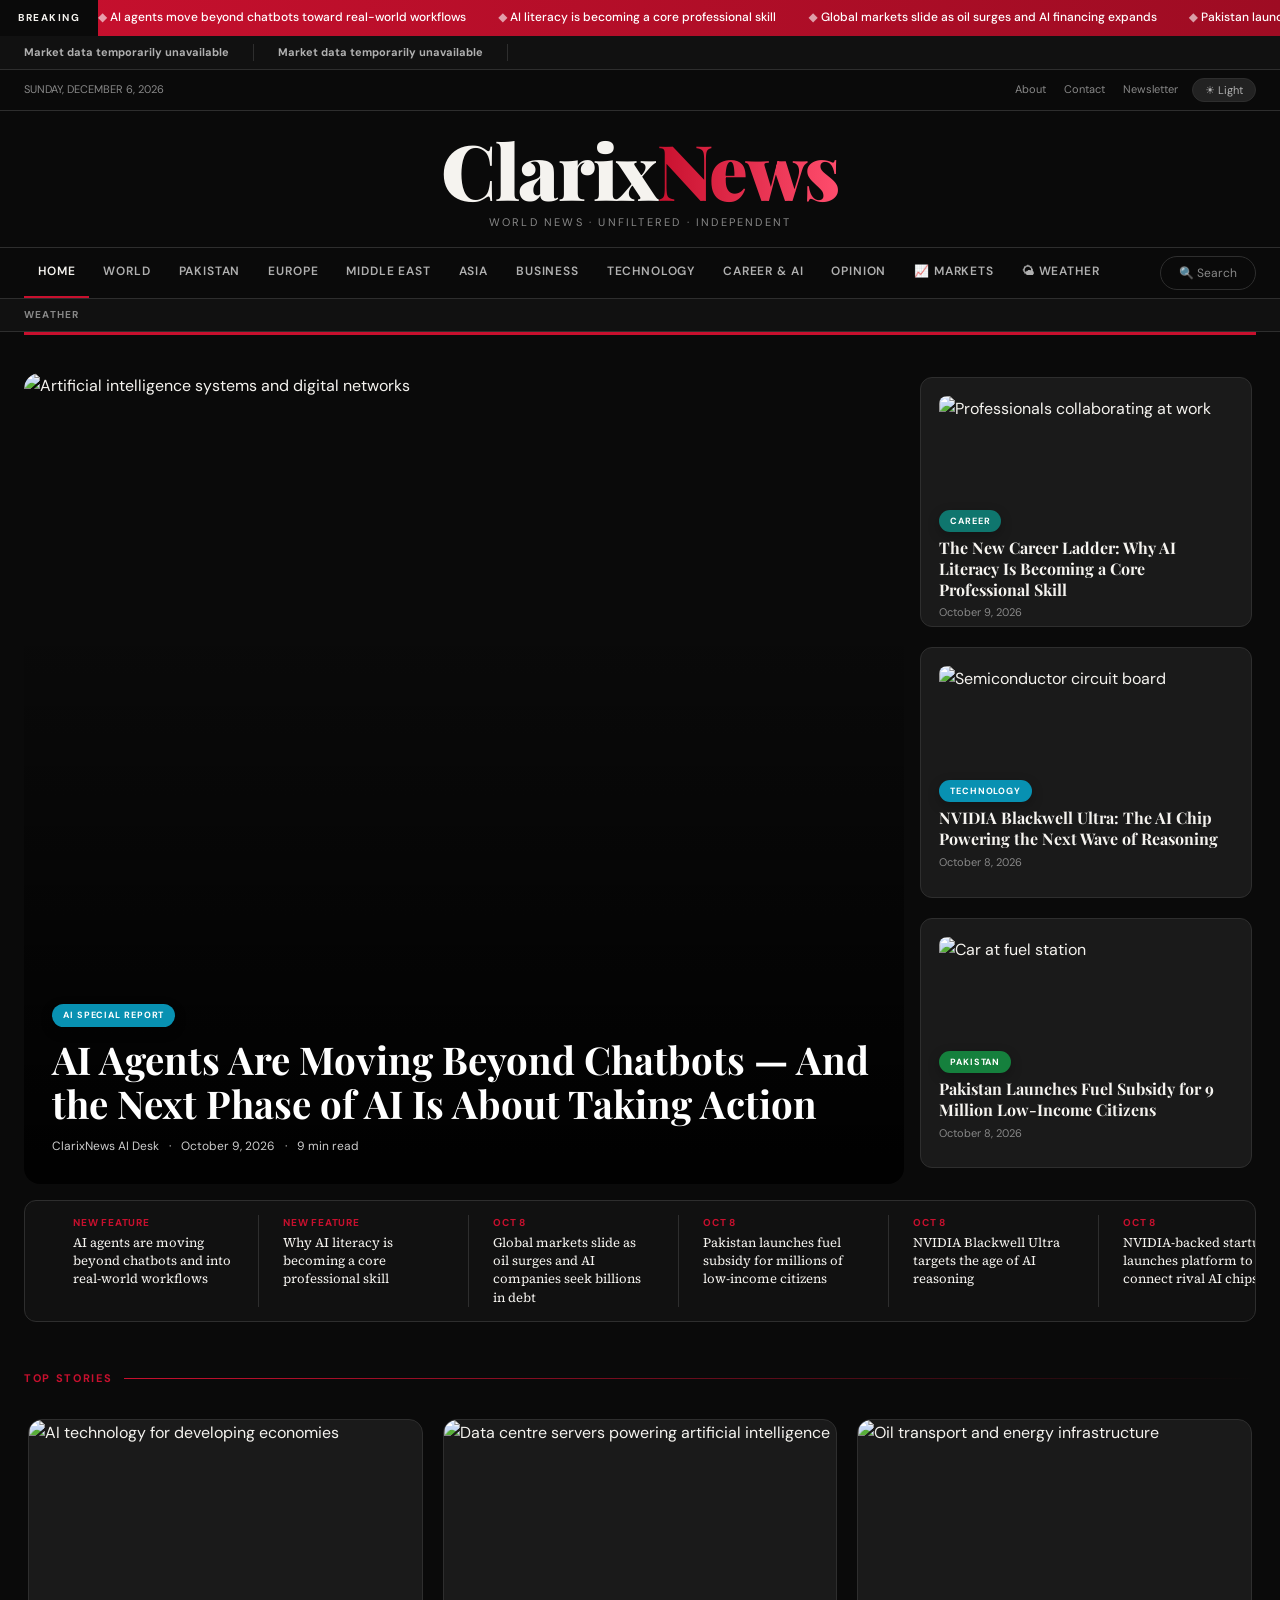
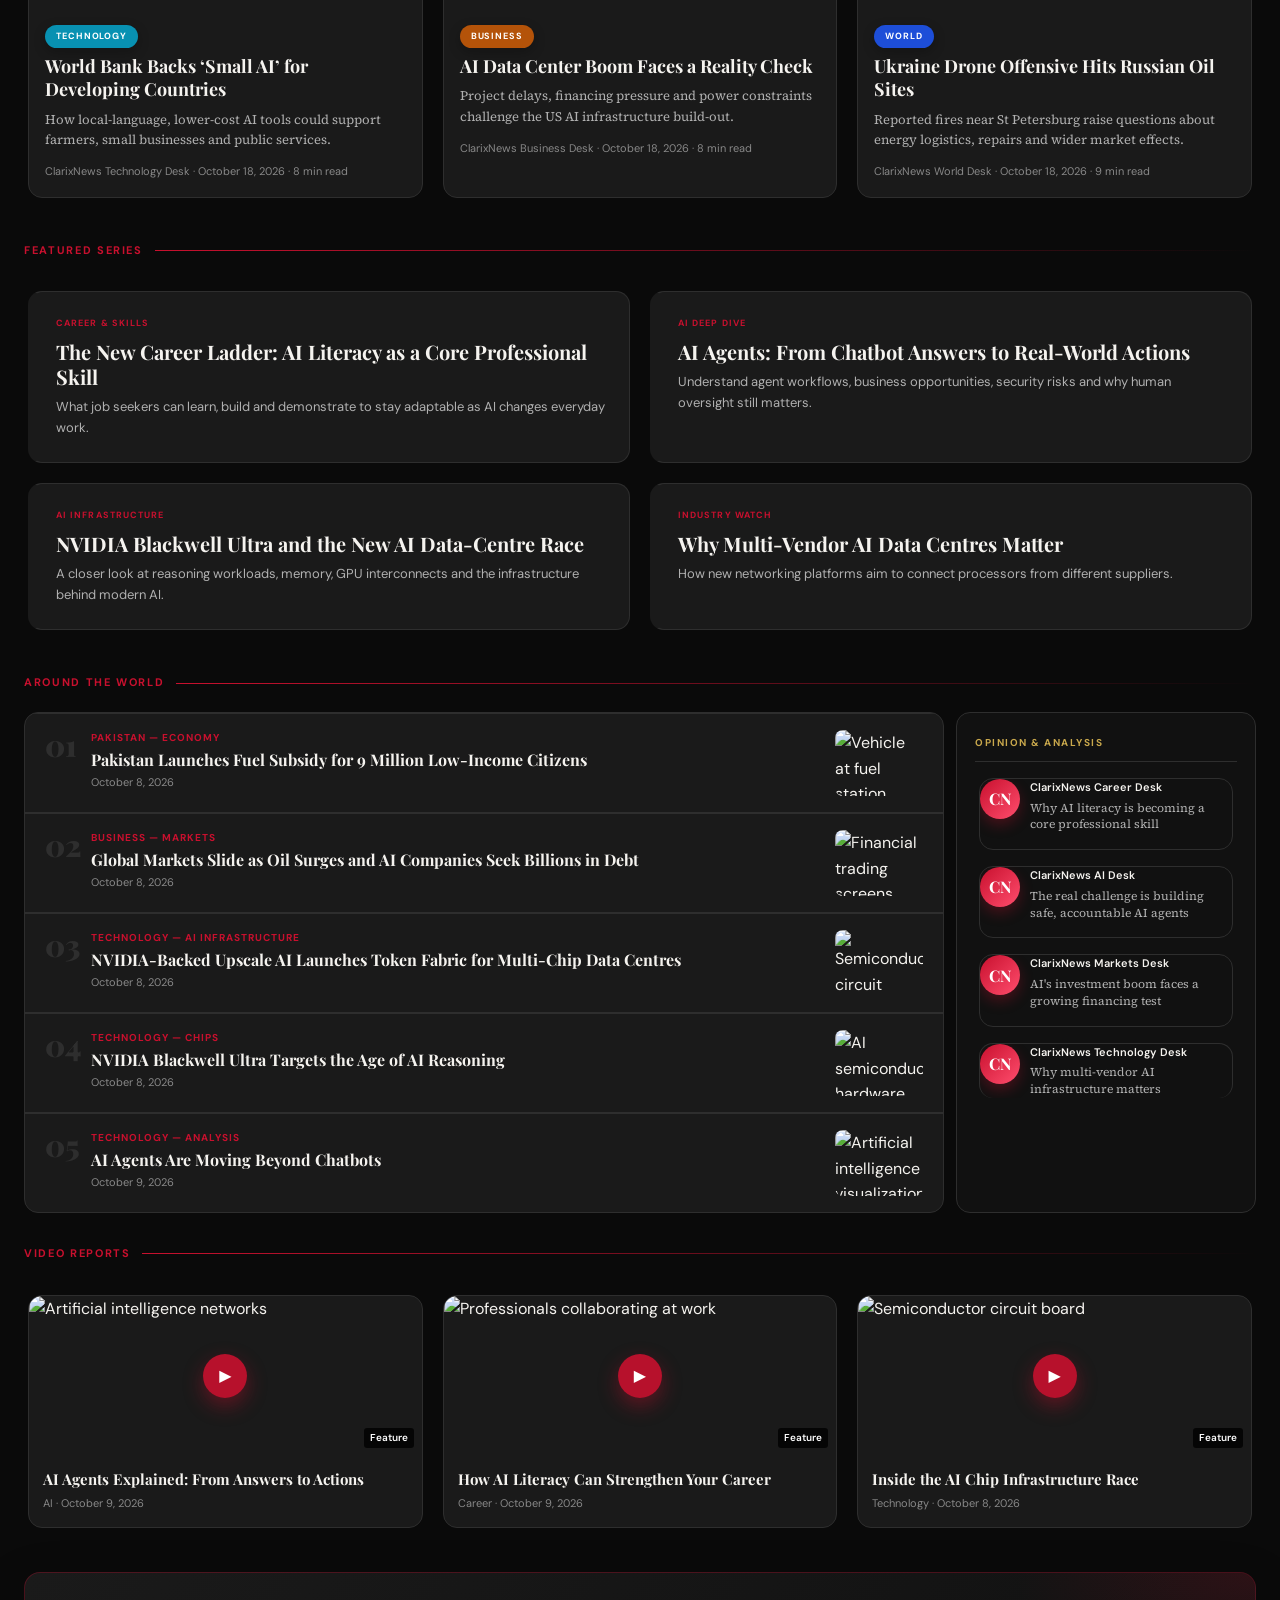
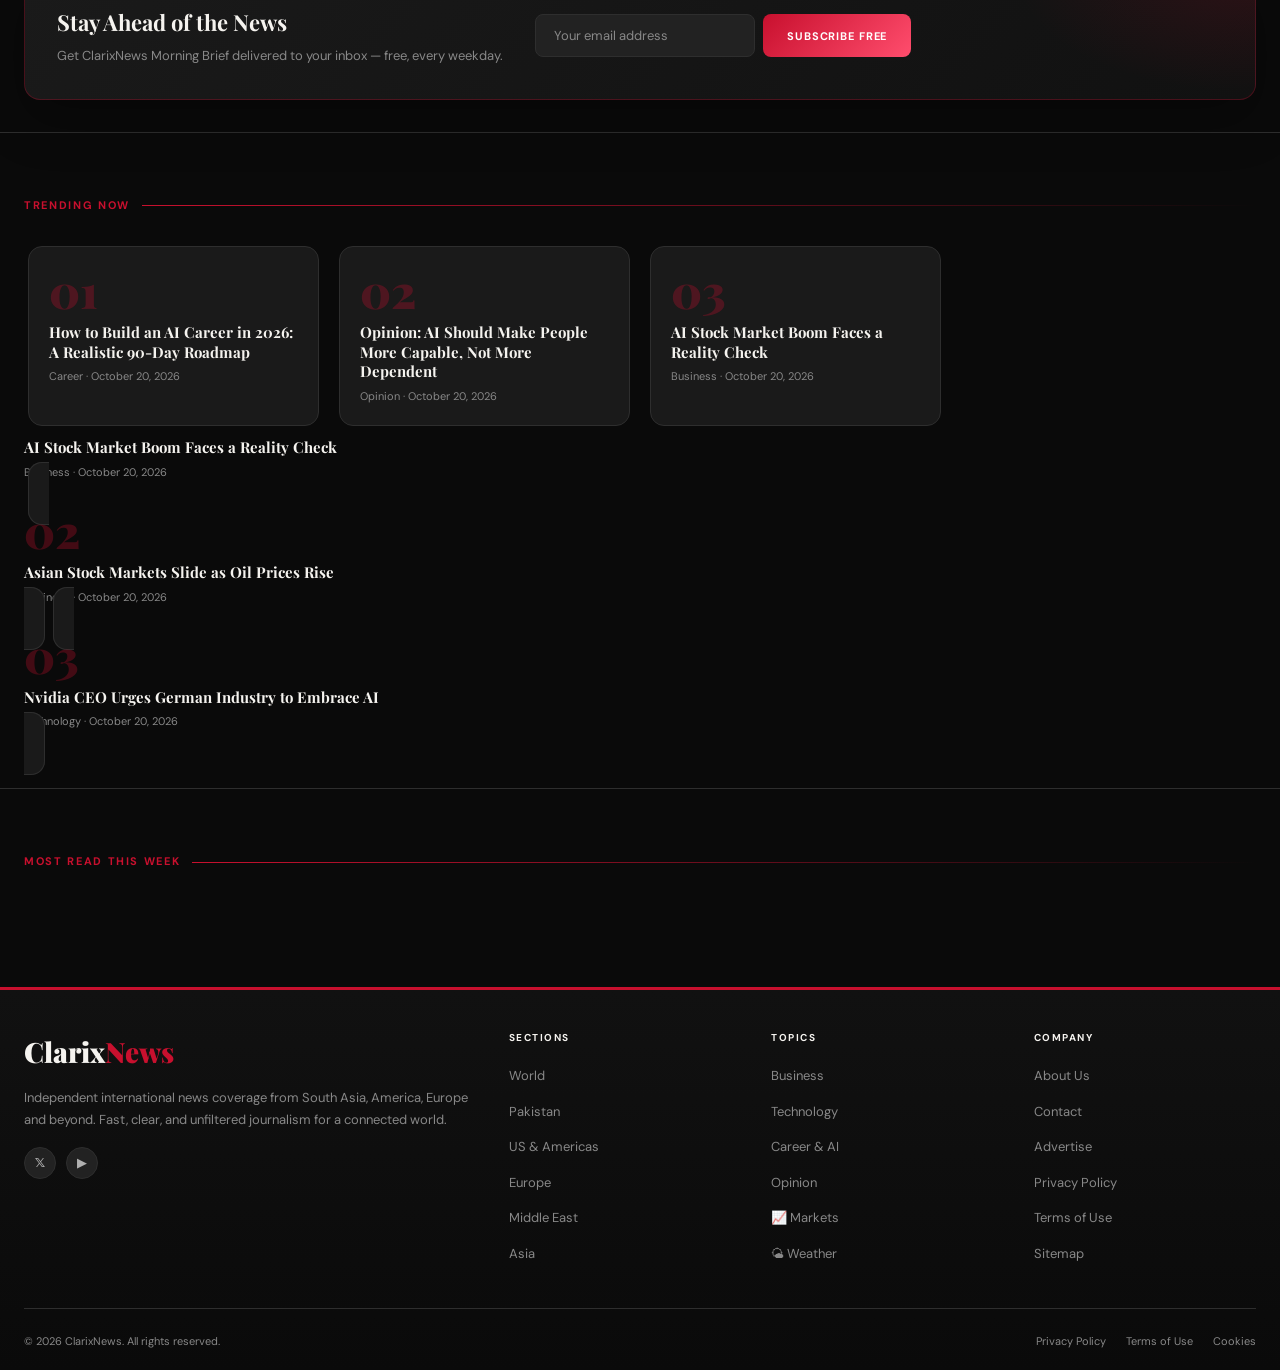
==== index.html @ ed75997f "Fix homepage article dataset lookup" ====
<!DOCTYPE html>
<html lang="en" data-theme="dark">
<head>
  <meta charset="UTF-8" />
  <meta name="viewport" content="width=device-width, initial-scale=1.0" />
  <title>ClarixNews – World News, Unfiltered</title>
  <meta name="description" content="ClarixNews delivers breaking international news from Pakistan, America, Europe and beyond. Fast. Clear. Unfiltered." />
  <meta name="keywords" content="world news, international news, Pakistan news, breaking news, politics, business, technology, career, AI, KSE-100, Asia Cup 2026, Global AI Treaty" />
  <meta name="author" content="ClarixNews Editorial Team" />
  <meta name="robots" content="index, follow, max-image-preview:large, max-snippet:-1" />
  <meta name="googlebot" content="index, follow" />
  <meta name="bingbot" content="index, follow" />
  <link rel="canonical" href="https://clarixnews.vercel.app/" />
  
  <link rel="alternate" type="application/rss+xml" title="ClarixNews Latest Articles" href="https://clarixnews.vercel.app/rss.xml" />
<meta name="theme-color" content="#0a0a0a" />
  <meta name="application-name" content="ClarixNews" />

  <link rel="preconnect" href="https://fonts.googleapis.com" />
  <link rel="preconnect" href="https://fonts.gstatic.com" crossorigin />
  <link href="https://fonts.googleapis.com/css2?family=Playfair+Display:wght@700;900&family=Source+Serif+4:opsz,wght@8..60,300;400;600&family=DM+Sans:wght@300;400;500;600&display=swap" rel="stylesheet" />
  <link rel="stylesheet" href="shared.css" />
  <style>
    .skip-link { position: fixed; top: 10px; left: 10px; z-index: 2000; transform: translateY(-160%); padding: 10px 14px; border-radius: 8px; background: var(--bg-2); color: var(--text-1); border: 2px solid var(--red); font: 600 13px/1 var(--font-sans); text-decoration: none; transition: transform .2s ease; }
    .skip-link:focus { transform: translateY(0); outline: 3px solid rgba(200,16,46,.35); outline-offset: 2px; }
    body {
      background:
        radial-gradient(1100px 480px at 85% -10%, rgba(59,130,246,.07), transparent 60%),
        radial-gradient(900px 420px at 8% -5%, rgba(200,16,46,.06), transparent 60%),
        radial-gradient(700px 380px at 50% 110%, rgba(139,92,246,.05), transparent 60%),
        var(--bg-1);
    }
    .hero-border { border-top: 3px solid var(--red); padding-top: 28px; }
    .hero-grid { display: grid; grid-template-columns: 1fr 340px; gap: 12px; background: transparent; margin: 10px 0; }
    .hero-main { grid-row: 1/3; position: relative; min-height: 500px; overflow: hidden; cursor: pointer; border-radius: 16px; transition: transform .3s ease; }
    .hero-main:hover { transform: scale(1.01); }
    .hero-main:hover .hm-img { transform: scale(1.06); }
    .hm-img { position: absolute; inset: 0; transition: transform .6s; }
    .hero-overlay { position: absolute; inset: 0; background: linear-gradient(180deg, transparent 30%, rgba(0,0,0,.95) 100%); }
    .hero-content { position: absolute; bottom: 0; left: 0; right: 0; padding: 28px; }
    .hero-title { font-family: var(--font-display); font-size: clamp(24px,3vw,40px); font-weight: 700; line-height: 1.15; color: #fff; margin: 10px 0 12px; }
    .hero-meta { font-size: 12px; color: #ccc; display: flex; gap: 10px; align-items: center; }
    .hero-side { background: transparent; display: flex; flex-direction: column; gap: 12px; }
    .side-story { flex: 1; padding: 18px; border-radius: 12px; border: 1px solid var(--border); background: var(--bg-3); cursor: pointer; transition: all .25s ease; overflow: hidden; }
    .side-story:hover { background: var(--bg-4); transform: translateY(-3px); box-shadow: 0 14px 30px rgba(0,0,0,.3); border-color: rgba(59,130,246,.5); }
    .side-img { height: 100px; overflow: hidden; margin-bottom: 10px; border-radius: 8px; }
    .side-img img { transition: transform .4s; }
    .side-story:hover .side-img img { transform: scale(1.05); }
    .side-title { font-family: var(--font-display); font-size: 16px; font-weight: 700; line-height: 1.3; color: var(--text-1); margin: 6px 0 4px; }
    .side-meta { font-size: 11px; color: var(--text-3); }
    .latest-strip { background: var(--bg-2); border-radius: 12px; border: 1px solid var(--border); padding: 14px 0; margin: 16px 0; }
    .latest-inner { max-width: 1280px; margin: 0 auto; padding: 0 24px; display: flex; overflow-x: auto; scrollbar-width: none; gap: 0; }
    .latest-inner::-webkit-scrollbar { display: none; }
    .latest-item { flex-shrink: 0; padding: 0 24px; border-right: 1px solid var(--border); max-width: 210px; cursor: pointer; transition: opacity .2s; }
    .latest-item:hover { opacity: .8; }
    .latest-item:last-child { border-right: none; }
    .latest-time { font-size: 10px; color: var(--red); font-weight: 700; letter-spacing: .08em; margin-bottom: 3px; }
    .latest-headline { font-family: var(--font-serif); font-size: 13px; line-height: 1.4; color: var(--text-1); }
    .latest-item:hover .latest-headline { color: var(--red); }
    .top-grid { display: grid; grid-template-columns: repeat(3,1fr); gap: 12px; background: transparent; padding: 8px 0; }
    .world-section { display: grid; grid-template-columns: 1fr 300px; gap: 12px; background: transparent; margin-top: 12px; }
    .world-list { background: var(--bg-3); border-radius: 14px; border: 1px solid var(--border); overflow: hidden; }
    .world-item { display: flex; gap: 14px; padding: 16px 20px; border-bottom: 1px solid var(--border); cursor: pointer; transition: all .2s; align-items: flex-start; }
    .world-item:hover { background: var(--bg-4); transform: translateX(4px); }
    .world-item:last-child { border-bottom: none; }
    .world-num { font-family: var(--font-display); font-size: 30px; font-weight: 900; color: var(--border); line-height: 1; flex-shrink: 0; width: 32px; }
    .world-body { flex: 1; }
    .world-cat { font-size: 10px; color: var(--red); font-weight: 700; letter-spacing: .1em; text-transform: uppercase; margin-bottom: 4px; }
    .world-title { font-family: var(--font-display); font-size: 16px; font-weight: 700; line-height: 1.3; color: var(--text-1); margin-bottom: 3px; }
    .world-meta { font-size: 11px; color: var(--text-3); }
    .world-img { width: 88px; height: 66px; flex-shrink: 0; overflow: hidden; border-radius: 8px; }
    .sidebar { background: var(--bg-2); padding: 22px 18px; border-radius: 14px; border: 1px solid var(--border); margin-left: 0; }
    .sidebar-title { font-size: 10px; font-weight: 700; letter-spacing: .15em; text-transform: uppercase; color: var(--gold); border-bottom: 1px solid var(--border); padding-bottom: 10px; margin-bottom: 16px; }
    .opinion-item { display: flex; gap: 10px; margin-bottom: 16px; padding-bottom: 16px; border-bottom: 1px solid var(--border); cursor: pointer; transition: all .2s; }
    .opinion-item:last-child { border-bottom: none; margin-bottom: 0; padding-bottom: 0; }
    .opinion-item:hover { transform: translateX(3px); }
    .opinion-av { width: 40px; height: 40px; border-radius: 50%; background: linear-gradient(135deg, var(--red), #ff4d6d); display: flex; align-items: center; justify-content: center; font-family: var(--font-display); font-size: 16px; font-weight: 700; color: #fff; flex-shrink: 0; box-shadow: 0 6px 14px rgba(200,16,46,.3); }
    .opinion-author { font-size: 11px; font-weight: 600; color: var(--text-1); margin-bottom: 3px; }
    .opinion-headline { font-family: var(--font-serif); font-size: 12px; line-height: 1.4; color: var(--text-2); }
    .opinion-item:hover .opinion-headline { color: var(--text-1); }
    .trending-bg { background: transparent; padding: 32px 0; border-top: 1px solid var(--border); }
    .trending-grid { display: grid; grid-template-columns: repeat(4,1fr); gap: 12px; background: transparent; margin-top: 20px; padding: 8px 0; }
    .trending-card { background: var(--bg-3); padding: 20px; cursor: pointer; transition: all .25s ease; border-radius: 14px; border: 1px solid var(--border); position: relative; overflow: hidden; }
    .trending-card:hover { background: var(--bg-4); transform: translateY(-5px); box-shadow: 0 18px 40px rgba(0,0,0,.35); border-color: rgba(200,16,46,.5); }
    .trending-num { font-family: var(--font-display); font-size: 52px; font-weight: 900; opacity: .15; line-height: 1; margin-bottom: 8px; background: linear-gradient(180deg, var(--red), transparent); -webkit-background-clip: text; background-clip: text; -webkit-text-fill-color: transparent; }
    .trending-title { font-family: var(--font-display); font-size: 15px; font-weight: 700; line-height: 1.3; color: var(--text-1); margin-bottom: 6px; }
    .trending-meta { font-size: 11px; color: var(--text-3); }
    .series-grid { display: grid; grid-template-columns: repeat(2,1fr); gap: 12px; background: transparent; padding: 8px 0; }
    .series-card { background: var(--bg-3); padding: 24px; cursor: pointer; transition: all .25s ease; border-radius: 14px; border: 1px solid var(--border); border-left: 4px solid transparent; }
    .series-card:hover { background: var(--bg-4); border-left-color: var(--red); transform: translateY(-3px); box-shadow: 0 14px 30px rgba(0,0,0,.3); }
    .series-tag { font-size: 9px; font-weight: 700; letter-spacing: .12em; text-transform: uppercase; color: var(--red); margin-bottom: 8px; }
    .series-title { font-family: var(--font-display); font-size: 20px; font-weight: 700; line-height: 1.25; color: var(--text-1); margin-bottom: 8px; }
    .series-desc { font-size: 13px; color: var(--text-2); line-height: 1.6; }
    .weather-bar { background: var(--bg-2); border-bottom: 1px solid var(--border); padding: 8px 0; }
    .weather-inner { max-width: 1280px; margin: 0 auto; padding: 0 24px; display: flex; align-items: center; gap: 4px; }
    .weather-label { font-size: 10px; font-weight: 700; letter-spacing: .12em; text-transform: uppercase; color: var(--text-3); margin-right: 12px; flex-shrink: 0; }
    .weather-item { display: flex; align-items: center; gap: 6px; padding: 0 16px; border-right: 1px solid var(--border); font-size: 12px; transition: opacity .2s; }
    .weather-item:hover { opacity: .8; }
    .weather-item:last-child { border-right: none; }
    .weather-city { color: var(--text-3); font-size: 11px; }
    .weather-icon { font-size: 14px; }
    .weather-temp { font-weight: 600; color: var(--text-1); }
    .video-grid { display: grid; grid-template-columns: 1fr 1fr 1fr; gap: 12px; background: transparent; padding: 8px 0; }
    .video-card { background: var(--bg-3); cursor: pointer; overflow: hidden; border-radius: 14px; border: 1px solid var(--border); transition: all .25s ease; }
    .video-card:hover { transform: translateY(-5px); box-shadow: 0 18px 40px rgba(0,0,0,.35); border-color: rgba(200,16,46,.5); }
    .video-thumb { position: relative; height: 160px; overflow: hidden; }
    .video-thumb img { transition: transform .4s; }
    .video-card:hover .video-thumb img { transform: scale(1.08); }
    .video-play { position: absolute; top: 50%; left: 50%; transform: translate(-50%,-50%); width: 44px; height: 44px; background: rgba(200,16,46,.9); border-radius: 50%; display: flex; align-items: center; justify-content: center; font-size: 16px; color: #fff; transition: transform .2s; box-shadow: 0 8px 20px rgba(200,16,46,.4); }
    .video-card:hover .video-play { transform: translate(-50%,-50%) scale(1.1); }
    .video-duration { position: absolute; bottom: 8px; right: 8px; background: rgba(0,0,0,.8); color: #fff; font-size: 10px; padding: 2px 6px; font-weight: 600; border-radius: 3px; }
    .video-body { padding: 14px; }
    .video-title { font-family: var(--font-display); font-size: 15px; font-weight: 700; line-height: 1.3; color: var(--text-1); margin-bottom: 6px; }
    .video-meta { font-size: 11px; color: var(--text-3); }
    .search-overlay { display: none; position: fixed; inset: 0; background: rgba(0,0,0,.85); z-index: 1000; align-items: flex-start; justify-content: center; padding-top: 80px; }
    .search-box { background: var(--bg-2); width: 100%; max-width: 640px; border-top: 3px solid var(--red); border-radius: 12px; overflow: hidden; }
    .search-header { display: flex; align-items: center; padding: 0 20px; border-bottom: 1px solid var(--border); }
    .search-header input { flex: 1; background: none; border: none; color: var(--text-1); font-size: 20px; padding: 20px 0; outline: none; font-family: var(--font-sans); }
    .search-header input::placeholder { color: var(--text-3); }
    .search-close { background: none; border: none; color: var(--text-3); font-size: 24px; padding: 8px; transition: color .2s; cursor: pointer; }
    .search-close:hover { color: var(--text-1); }
    .search-hints { padding: 16px 20px; font-size: 12px; color: var(--text-3); }
    .search-hints strong { color: var(--text-2); display: block; margin-bottom: 8px; }
    .search-hints span { display: inline-block; background: var(--bg-4); padding: 6px 14px; margin: 3px; border-radius: 20px; cursor: pointer; transition: all .2s; font-size: 11px; font-weight: 600; }
    .search-hints span:hover { background: var(--red); color: #fff; transform: translateY(-2px); }
    .card { border-radius: 14px; border: 1px solid var(--border); margin: 4px; transition: all .25s ease; overflow: hidden; }
    .card:hover { transform: translateY(-5px); box-shadow: 0 18px 40px rgba(0,0,0,.35); border-color: rgba(200,16,46,.5); }
    .card:hover .card-img img { transform: scale(1.06); }
    .card-img { overflow: hidden; }
    .card-img img { transition: transform .4s; }
    .cat-pill { border-radius: 20px !important; padding: 4px 11px !important; letter-spacing: .1em !important; font-size: 9px !important; box-shadow: 0 4px 12px rgba(0,0,0,.25); }
    .section-label::after { background: linear-gradient(90deg, var(--red), transparent) !important; }
    .newsletter { border-radius: 16px !important; border: 1px solid rgba(200,16,46,.3) !important; background: linear-gradient(135deg, var(--bg-3), var(--bg-2)) !important; padding: 32px !important; position: relative; overflow: hidden; box-shadow: 0 20px 50px rgba(0,0,0,.3); margin: 32px 0; }
    .newsletter::before { content: ''; position: absolute; inset: 0; background: radial-gradient(400px 200px at 100% 0%, rgba(200,16,46,.15), transparent 60%); pointer-events: none; }
    .newsletter-form input { border-radius: 8px !important; padding: 12px 18px !important; }
    .newsletter-form button { border-radius: 8px !important; background: linear-gradient(135deg, #c8102e, #ff4d6d) !important; padding: 12px 24px !important; transition: all .2s; }
    .newsletter-form button:hover { transform: translateY(-2px); box-shadow: 0 12px 28px rgba(200,16,46,.4); }
    .logo span { background: linear-gradient(90deg, #c8102e, #ff4d6d); -webkit-background-clip: text; background-clip: text; -webkit-text-fill-color: transparent; }
    .search-btn { border-radius: 20px !important; padding: 8px 18px !important; transition: all .2s; }
    .search-btn:hover { background: var(--red) !important; border-color: var(--red) !important; color: #fff !important; }
    .ticker-bar { background: linear-gradient(90deg, #c8102e, #9e0c23, #c8102e); background-size: 200% 100%; animation: tickerPulse 8s ease-in-out infinite; }
    @keyframes tickerPulse { 0%, 100% { background-position: 0% 50%; } 50% { background-position: 100% 50%; } }
    footer { border-radius: 0; background: linear-gradient(180deg, var(--bg-2), var(--bg-1)); }
    .footer-social a { border-radius: 50% !important; transition: all .2s; }
    .footer-social a:hover { transform: translateY(-3px); background: var(--red); border-color: var(--red); color: #fff; }
    .reveal { opacity: 0; transform: translateY(20px); transition: opacity .7s ease, transform .7s ease; }
    .reveal.in { opacity: 1; transform: none; }
    @media(max-width:900px) {
      .hero-grid { grid-template-columns: 1fr; }
      .hero-side { flex-direction: row; }
      .side-story { flex: 1; }
      .top-grid { grid-template-columns: 1fr; }
      .world-section { grid-template-columns: 1fr; }
      .trending-grid { grid-template-columns: 1fr 1fr; }
      .video-grid { grid-template-columns: 1fr 1fr; }
      .series-grid { grid-template-columns: 1fr; }
    }
    @media(max-width:600px) {
      .hero-side { flex-direction: column; }
      .trending-grid { grid-template-columns: 1fr; }
      .video-grid { grid-template-columns: 1fr; }
      .card, .series-card, .trending-card, .video-card { margin: 2px; border-radius: 10px; }
      .newsletter { padding: 22px !important; }
    }
        /* ── FINAL POLISH: 3 flaws fix ── */
    /* 1. Skip-link sirf keyboard focus par dikhe, warna hidden */
    .skip-link, a[class*="skip"] {
      position: fixed !important; top: -120px !important; left: 16px !important;
      background: var(--red) !important; color: #fff !important;
      padding: 9px 18px !important; border-radius: 8px !important;
      font-size: 12px !important; font-weight: 700 !important;
      border: none !important; z-index: 9999 !important;
      transition: top .25s ease !important;
    }
    .skip-link:focus, a[class*="skip"]:focus { top: 16px !important; }

    /* 2. Trending numbers: solid red, saaf dikhein */
    .trending-num {
      background: none !important;
      -webkit-text-fill-color: var(--red) !important;
      color: var(--red) !important;
      opacity: .3 !important;
      font-size: 46px !important; line-height: 1 !important;
      display: block !important; margin-bottom: 10px !important;
    }

    /* 3. Footer social icons: sab glyphs visible */
    .footer-social a { color: var(--text-2) !important; font-weight: 700 !important; font-size: 13px !important; }
    .footer-social a:hover { color: #fff !important; }
  </style>

  <script async src="https://www.googletagmanager.com/gtag/js?id=G-T7B4BGRJFC"></script>
  <script>
    window.dataLayer = window.dataLayer || [];
    function gtag(){dataLayer.push(arguments);}
    gtag('js', new Date());
    gtag('config', 'G-T7B4BGRJFC');
  </script>
  <script async src="https://pagead2.googlesyndication.com/pagead/js/adsbygoogle.js?client=ca-pub-4603226403653034" crossorigin="anonymous"></script>

  <meta property="og:type" content="website" />
  <meta property="og:url" content="https://clarixnews.vercel.app/" />
  <meta property="og:title" content="ClarixNews – World News, Unfiltered" />
  <meta property="og:description" content="Breaking international news from Pakistan, America, Europe and beyond. Fast, clear, unfiltered." />
  <meta property="og:image" content="https://clarixnews.vercel.app/og-image.png" />
  <meta property="og:image:width" content="1200" />
  <meta property="og:image:height" content="630" />
  <meta property="og:image:alt" content="ClarixNews - World News, Unfiltered" />
  <meta property="og:site_name" content="ClarixNews" />
  <meta property="og:locale" content="en_US" />
  <meta name="twitter:card" content="summary_large_image" />
  <meta name="twitter:site" content="@ClarixNews" />
  <meta name="twitter:creator" content="@ClarixNews" />
  <meta name="twitter:title" content="ClarixNews – World News, Unfiltered" />
  <meta name="twitter:description" content="Breaking international news from Pakistan, America, Europe and beyond. Fast. Clear. Unfiltered." />
  <meta name="twitter:image" content="https://clarixnews.vercel.app/og-image.png" />
  <meta name="twitter:image:alt" content="ClarixNews logo" />

  <script type="application/ld+json">
  {
    "@context": "https://schema.org",
    "@type": "NewsMediaOrganization",
    "name": "ClarixNews",
    "alternateName": "Clarix News",
    "url": "https://clarixnews.vercel.app",
    "logo": {"@type": "ImageObject", "url": "https://clarixnews.vercel.app/icon-512.png", "width": 512, "height": 512},
    "image": "https://clarixnews.vercel.app/og-image.png",
    "description": "Independent international news coverage from South Asia, America, Europe and beyond.",
    "foundingDate": "2026",
    "sameAs": ["https://x.com/ClarixNews", "https://www.youtube.com/@ClarixNews"],
    "publishingPrinciples": "https://clarixnews.vercel.app/about.html",
    "ethicsPolicy": "https://clarixnews.vercel.app/about.html",
    "correctionsPolicy": "https://clarixnews.vercel.app/about.html"
  }
  </script>
  <script type="application/ld+json">
  {
    "@context": "https://schema.org",
    "@type": "WebSite",
    "name": "ClarixNews",
    "url": "https://clarixnews.vercel.app",
    "potentialAction": {"@type": "SearchAction", "target": {"@type": "EntryPoint", "urlTemplate": "https://clarixnews.vercel.app/search.html?q={search_term_string}"}, "query-input": "required name=search_term_string"}
  }
  </script>

  <link rel="icon" type="image/x-icon" href="favicon.ico" />
  <link rel="icon" type="image/svg+xml" href="favicon.svg" />
  <link rel="apple-touch-icon" sizes="180x180" href="apple-touch-icon.png" />
  <link rel="icon" type="image/png" sizes="192x192" href="icon-192.png" />
  <link rel="icon" type="image/png" sizes="512x512" href="icon-512.png" />
</head>
<body>
<a class="skip-link" href="#main-content">Skip to main content</a>

<div class="search-overlay" id="searchOverlay" aria-hidden="true">
  <div class="search-box" role="dialog" aria-modal="true" aria-labelledby="searchTitle">
    <form class="search-header" id="searchForm">
      <span id="searchTitle" class="sr-only">Search ClarixNews</span>
      <input type="search" id="searchInput" placeholder="Search ClarixNews..." autocomplete="off" aria-label="Search ClarixNews" />
      <button type="button" class="search-close" id="searchClose" aria-label="Close search">✕</button>
    </form>
    <div class="search-hints">
      <strong>Trending searches</strong>
      <button type="button" data-search="Pakistan">Pakistan</button>
      <button type="button" data-search="AI">Artificial Intelligence</button>
      <button type="button" data-search="Europe">Europe</button>
      <button type="button" data-search="Economy">Economy</button>
      <button type="button" data-search="Career">Career Guide</button>
    </div>
  </div>
</div>

<div class="ticker-bar">
  <div class="ticker-label">Breaking</div>
  <div class="ticker-track">
    <div class="ticker-inner"><span>AI agents move beyond chatbots toward real-world workflows</span>
      <span>AI literacy is becoming a core professional skill</span>
      <span>Global markets slide as oil surges and AI financing expands</span>
      <span>Pakistan launches targeted fuel subsidy for low-income citizens</span>
      <span>NVIDIA Blackwell Ultra highlights the race for AI compute</span>
      <span>NVIDIA-backed startup launches multi-vendor AI networking platform</span>
      <span>AI agents move beyond chatbots toward real-world workflows</span>
      <span>AI literacy is becoming a core professional skill</span>
      <span>Global markets slide as oil surges and AI financing expands</span>
      <span>Pakistan launches targeted fuel subsidy for low-income citizens</span>
      <span>NVIDIA Blackwell Ultra highlights the race for AI compute</span>
      <span>NVIDIA-backed startup launches multi-vendor AI networking platform</span></div>
  </div>
</div>

<div class="stocks-bar" id="homeStocksBar" style="cursor:pointer;" title="Open markets">
  <div class="stocks-inner" id="homeTickerInner">
    <div class="stock-item"><span class="stock-name">Loading live prices</span><span class="stock-val" style="color:var(--text-3)">⟳</span></div>
  </div>
</div>

<div class="top-bar">
  <div class="top-bar-inner">
    <div class="top-bar-left"><span id="currentDate"></span></div>
    <div style="display:flex;align-items:center;gap:14px;">
      <div class="top-bar-links">
        <a href="about.html">About</a>
        <a href="contact.html">Contact</a>
        <a href="#newsletter">Newsletter</a>
      </div>
      <button class="theme-toggle" id="themeBtn" type="button" onclick="toggleTheme()">☀ Light</button>
    </div>
  </div>
</div>

<header>
  <div class="logo"><a href="index.html">Clarix<span>News</span></a></div>
  <div class="tagline">World News · Unfiltered · Independent</div>
</header>

<nav class="main-nav" aria-label="Main navigation">
  <div class="nav-inner">
    <button class="mobile-nav-btn" id="mobileNavBtn" type="button" aria-label="Open navigation" aria-expanded="false">☰</button>
    <ul class="nav-links" id="navLinks">
      <li><a href="index.html">Home</a></li>
      <li><a href="category.html?cat=world">World</a></li>
      <li><a href="category.html?cat=pakistan">Pakistan</a></li>
      <li><a href="category.html?cat=europe">Europe</a></li>
      <li><a href="category.html?cat=middleeast">Middle East</a></li>
      <li><a href="category.html?cat=asia">Asia</a></li>
      <li><a href="category.html?cat=business">Business</a></li>
      <li><a href="category.html?cat=tech">Technology</a></li>
      <li><a href="category.html?cat=career">Career & AI</a></li>
      <li><a href="category.html?cat=opinion">Opinion</a></li>
      <li><a href="markets.html">📈 Markets</a></li>
      <li><a href="weather.html">🌤 Weather</a></li>
    </ul>
    <div class="nav-right"><button class="search-btn" id="searchBtn" type="button">🔍 Search</button></div>
  </div>
</nav>

<div class="weather-bar">
  <div class="weather-inner">
    <span class="weather-label">Weather</span>
    <div id="weatherWidget" style="display:flex;gap:0;"></div>
  </div>
</div>

<main id="main-content">
  <div class="container">
    <div class="hero-border">
      <div class="hero-grid reveal">
        <a href="article.html?id=ai-agents-beyond-chatbots-from-answers-to-actions-2026" class="hero-main">
          <div class="hm-img"><img src="https://images.unsplash.com/photo-1677442136019-21780ecad995?w=1200&q=85&fit=crop" alt="Artificial intelligence systems and digital networks" width="1200" height="675" style="width:100%;height:100%;object-fit:cover;" loading="eager" fetchpriority="high" decoding="async" /></div>
          <div class="hero-overlay"></div>
          <div class="hero-content">
            <span class="cat-pill tech">AI SPECIAL REPORT</span>
            <h1 class="hero-title">AI Agents Are Moving Beyond Chatbots — And the Next Phase of AI Is About Taking Action</h1>
            <div class="hero-meta"><span>ClarixNews AI Desk</span><span>·</span><span>October 9, 2026</span><span>·</span><span>9 min read</span></div>
          </div>
        </a>
        <div class="hero-side">
          <a href="article.html?id=ai-literacy-new-career-ladder-professional-skills-2026" class="side-story"><div class="side-img"><img src="https://images.unsplash.com/photo-1521737711867-e3b97375f902?w=600&q=85&fit=crop" alt="Professionals collaborating at work" style="width:100%;height:100%;object-fit:cover;" loading="lazy" decoding="async" /></div><span class="cat-pill career">Career</span><div class="side-title">The New Career Ladder: Why AI Literacy Is Becoming a Core Professional Skill</div><div class="side-meta">October 9, 2026</div></a>
          <a href="article.html?id=nvidia-blackwell-ultra-ai-chip-stock-surge-2026" class="side-story"><div class="side-img"><img src="https://images.unsplash.com/photo-1518770660439-4636190af475?w=600&q=85&fit=crop" alt="Semiconductor circuit board" style="width:100%;height:100%;object-fit:cover;" loading="lazy" decoding="async" /></div><span class="cat-pill tech">Technology</span><div class="side-title">NVIDIA Blackwell Ultra: The AI Chip Powering the Next Wave of Reasoning</div><div class="side-meta">October 8, 2026</div></a>
          <a href="article.html?id=pakistan-fuel-subsidy-9-million-low-income-citizens-october-2026" class="side-story"><div class="side-img"><img src="https://images.unsplash.com/photo-1525609004556-c46c7cf7cfcd?w=600&q=85&fit=crop" alt="Car at fuel station" style="width:100%;height:100%;object-fit:cover;" loading="lazy" decoding="async" /></div><span class="cat-pill pakistan">Pakistan</span><div class="side-title">Pakistan Launches Fuel Subsidy for 9 Million Low-Income Citizens</div><div class="side-meta">October 8, 2026</div></a>
        </div>
      </div>
    </div>
  </div>

  <div class="container">
    <div class="latest-strip reveal">
      <div class="latest-inner">
        <a href="article.html?id=ai-agents-beyond-chatbots-from-answers-to-actions-2026" class="latest-item"><div class="latest-time">NEW FEATURE</div><div class="latest-headline">AI agents are moving beyond chatbots and into real-world workflows</div></a>
        <a href="article.html?id=ai-literacy-new-career-ladder-professional-skills-2026" class="latest-item"><div class="latest-time">NEW FEATURE</div><div class="latest-headline">Why AI literacy is becoming a core professional skill</div></a>
        <a href="article.html?id=global-markets-oil-ai-debt-tech-stocks-october-8-2026" class="latest-item"><div class="latest-time">OCT 8</div><div class="latest-headline">Global markets slide as oil surges and AI companies seek billions in debt</div></a>
        <a href="article.html?id=pakistan-fuel-subsidy-9-million-low-income-citizens-october-2026" class="latest-item"><div class="latest-time">OCT 8</div><div class="latest-headline">Pakistan launches fuel subsidy for millions of low-income citizens</div></a>
        <a href="article.html?id=nvidia-blackwell-ultra-ai-chip-stock-surge-2026" class="latest-item"><div class="latest-time">OCT 8</div><div class="latest-headline">NVIDIA Blackwell Ultra targets the age of AI reasoning</div></a>
        <a href="article.html?id=nvidia-backed-upscale-ai-token-fabric-multi-chip-data-centers-october-2026" class="latest-item"><div class="latest-time">OCT 8</div><div class="latest-headline">NVIDIA-backed startup launches platform to connect rival AI chips</div></a>
      </div>
    </div>
  </div>

  <div class="container">
    <div class="section-label reveal"><h2>Top Stories</h2></div>
    <div class="top-grid reveal">
      <a href="article.html?id=world-bank-small-ai-developing-countries-october-18-2026" class="card"><div class="card-img" style="height:185px;"><img src="https://images.unsplash.com/photo-1498050108023-c5249f4df085?w=800&q=85&fit=crop" alt="AI technology for developing economies" style="width:100%;height:100%;object-fit:cover;" loading="lazy" decoding="async" /></div><div class="card-body"><div class="card-cat"><span class="cat-pill tech">Technology</span></div><div class="card-title" style="font-size:18px;">World Bank Backs ‘Small AI’ for Developing Countries</div><div class="card-excerpt">How local-language, lower-cost AI tools could support farmers, small businesses and public services.</div><div class="card-meta">ClarixNews Technology Desk · October 18, 2026 · 8 min read</div></div></a>
      <a href="article.html?id=us-ai-data-center-project-delays-october-18-2026" class="card"><div class="card-img" style="height:185px;"><img src="https://images.unsplash.com/photo-1558494949-ef010cbdcc31?w=800&q=85&fit=crop" alt="Data centre servers powering artificial intelligence" style="width:100%;height:100%;object-fit:cover;" loading="lazy" decoding="async" /></div><div class="card-body"><div class="card-cat"><span class="cat-pill business">Business</span></div><div class="card-title" style="font-size:18px;">AI Data Center Boom Faces a Reality Check</div><div class="card-excerpt">Project delays, financing pressure and power constraints challenge the US AI infrastructure build-out.</div><div class="card-meta">ClarixNews Business Desk · October 18, 2026 · 8 min read</div></div></a>
      <a href="article.html?id=ukraine-drone-attacks-russian-oil-sites-october-18-2026" class="card"><div class="card-img" style="height:185px;"><img src="https://images.unsplash.com/photo-1519003722824-194d4455a60c?w=800&q=85&fit=crop" alt="Oil transport and energy infrastructure" style="width:100%;height:100%;object-fit:cover;" loading="lazy" decoding="async" /></div><div class="card-body"><div class="card-cat"><span class="cat-pill world">World</span></div><div class="card-title" style="font-size:18px;">Ukraine Drone Offensive Hits Russian Oil Sites</div><div class="card-excerpt">Reported fires near St Petersburg raise questions about energy logistics, repairs and wider market effects.</div><div class="card-meta">ClarixNews World Desk · October 18, 2026 · 9 min read</div></div></a>
    </div>

    <div class="section-label reveal"><h2>Featured Series</h2></div>
    <div class="series-grid reveal">
      <a href="article.html?id=ai-literacy-new-career-ladder-professional-skills-2026" class="series-card"><div class="series-tag">Career & Skills</div><div class="series-title">The New Career Ladder: AI Literacy as a Core Professional Skill</div><div class="series-desc">What job seekers can learn, build and demonstrate to stay adaptable as AI changes everyday work.</div></a>
      <a href="article.html?id=ai-agents-beyond-chatbots-from-answers-to-actions-2026" class="series-card"><div class="series-tag">AI Deep Dive</div><div class="series-title">AI Agents: From Chatbot Answers to Real-World Actions</div><div class="series-desc">Understand agent workflows, business opportunities, security risks and why human oversight still matters.</div></a>
      <a href="article.html?id=nvidia-blackwell-ultra-ai-chip-stock-surge-2026" class="series-card"><div class="series-tag">AI Infrastructure</div><div class="series-title">NVIDIA Blackwell Ultra and the New AI Data-Centre Race</div><div class="series-desc">A closer look at reasoning workloads, memory, GPU interconnects and the infrastructure behind modern AI.</div></a>
      <a href="article.html?id=nvidia-backed-upscale-ai-token-fabric-multi-chip-data-centers-october-2026" class="series-card"><div class="series-tag">Industry Watch</div><div class="series-title">Why Multi-Vendor AI Data Centres Matter</div><div class="series-desc">How new networking platforms aim to connect processors from different suppliers.</div></a>
    </div>

    <div class="section-label reveal"><h2>Around the World</h2></div>
    <div class="world-section reveal">
      <div class="world-list">
        <a href="article.html?id=pakistan-fuel-subsidy-9-million-low-income-citizens-october-2026" class="world-item"><div class="world-num">01</div><div class="world-body"><div class="world-cat">Pakistan — Economy</div><div class="world-title">Pakistan Launches Fuel Subsidy for 9 Million Low-Income Citizens</div><div class="world-meta">October 8, 2026</div></div><div class="world-img"><img src="https://images.unsplash.com/photo-1525609004556-c46c7cf7cfcd?w=400&q=85&fit=crop" alt="Vehicle at fuel station" style="width:100%;height:100%;object-fit:cover;" loading="lazy" decoding="async" /></div></a>
        <a href="article.html?id=global-markets-oil-ai-debt-tech-stocks-october-8-2026" class="world-item"><div class="world-num">02</div><div class="world-body"><div class="world-cat">Business — Markets</div><div class="world-title">Global Markets Slide as Oil Surges and AI Companies Seek Billions in Debt</div><div class="world-meta">October 8, 2026</div></div><div class="world-img"><img src="https://images.unsplash.com/photo-1611974789855-9c2a0a7236a3?w=400&q=85&fit=crop" alt="Financial trading screens" style="width:100%;height:100%;object-fit:cover;" loading="lazy" decoding="async" /></div></a>
        <a href="article.html?id=nvidia-backed-upscale-ai-token-fabric-multi-chip-data-centers-october-2026" class="world-item"><div class="world-num">03</div><div class="world-body"><div class="world-cat">Technology — AI Infrastructure</div><div class="world-title">NVIDIA-Backed Upscale AI Launches Token Fabric for Multi-Chip Data Centres</div><div class="world-meta">October 8, 2026</div></div><div class="world-img"><img src="https://images.unsplash.com/photo-1518770660439-4636190af475?w=400&q=85&fit=crop" alt="Semiconductor circuit board" style="width:100%;height:100%;object-fit:cover;" loading="lazy" decoding="async" /></div></a>
        <a href="article.html?id=nvidia-blackwell-ultra-ai-chip-stock-surge-2026" class="world-item"><div class="world-num">04</div><div class="world-body"><div class="world-cat">Technology — Chips</div><div class="world-title">NVIDIA Blackwell Ultra Targets the Age of AI Reasoning</div><div class="world-meta">October 8, 2026</div></div><div class="world-img"><img src="https://images.unsplash.com/photo-1518770660439-4636190af475?w=400&q=85&fit=crop" alt="AI semiconductor hardware" style="width:100%;height:100%;object-fit:cover;" loading="lazy" decoding="async" /></div></a>
        <a href="article.html?id=ai-agents-beyond-chatbots-from-answers-to-actions-2026" class="world-item"><div class="world-num">05</div><div class="world-body"><div class="world-cat">Technology — Analysis</div><div class="world-title">AI Agents Are Moving Beyond Chatbots</div><div class="world-meta">October 9, 2026</div></div><div class="world-img"><img src="https://images.unsplash.com/photo-1677442136019-21780ecad995?w=400&q=85&fit=crop" alt="Artificial intelligence visualization" style="width:100%;height:100%;object-fit:cover;" loading="lazy" decoding="async" /></div></a>
      </div>
      <div class="sidebar">
        <div class="sidebar-title">Opinion & Analysis</div>
        <a href="article.html?id=ai-literacy-new-career-ladder-professional-skills-2026" class="opinion-item"><div class="opinion-av">CN</div><div><div class="opinion-author">ClarixNews Career Desk</div><div class="opinion-headline">Why AI literacy is becoming a core professional skill</div></div></a>
        <a href="article.html?id=ai-agents-beyond-chatbots-from-answers-to-actions-2026" class="opinion-item"><div class="opinion-av">CN</div><div><div class="opinion-author">ClarixNews AI Desk</div><div class="opinion-headline">The real challenge is building safe, accountable AI agents</div></div></a>
        <a href="article.html?id=global-markets-oil-ai-debt-tech-stocks-october-8-2026" class="opinion-item"><div class="opinion-av">CN</div><div><div class="opinion-author">ClarixNews Markets Desk</div><div class="opinion-headline">AI's investment boom faces a growing financing test</div></div></a>
        <a href="article.html?id=nvidia-backed-upscale-ai-token-fabric-multi-chip-data-centers-october-2026" class="opinion-item"><div class="opinion-av">CN</div><div><div class="opinion-author">ClarixNews Technology Desk</div><div class="opinion-headline">Why multi-vendor AI infrastructure matters</div></div></a>
      </div>
    </div>

    <div class="section-label reveal"><h2>Video Reports</h2></div>
    <div class="video-grid reveal">
      <a href="article.html?id=ai-agents-beyond-chatbots-from-answers-to-actions-2026" class="video-card"><div class="video-thumb"><img src="https://images.unsplash.com/photo-1677442136019-21780ecad995?w=600&q=85&fit=crop" alt="Artificial intelligence networks" style="width:100%;height:100%;object-fit:cover;" loading="lazy" decoding="async" /><div class="video-play">▶</div><div class="video-duration">Feature</div></div><div class="video-body"><div class="video-title">AI Agents Explained: From Answers to Actions</div><div class="video-meta">AI · October 9, 2026</div></div></a>
      <a href="article.html?id=ai-literacy-new-career-ladder-professional-skills-2026" class="video-card"><div class="video-thumb"><img src="https://images.unsplash.com/photo-1521737711867-e3b97375f902?w=600&q=85&fit=crop" alt="Professionals collaborating at work" style="width:100%;height:100%;object-fit:cover;" loading="lazy" decoding="async" /><div class="video-play">▶</div><div class="video-duration">Feature</div></div><div class="video-body"><div class="video-title">How AI Literacy Can Strengthen Your Career</div><div class="video-meta">Career · October 9, 2026</div></div></a>
      <a href="article.html?id=nvidia-blackwell-ultra-ai-chip-stock-surge-2026" class="video-card"><div class="video-thumb"><img src="https://images.unsplash.com/photo-1518770660439-4636190af475?w=600&q=85&fit=crop" alt="Semiconductor circuit board" style="width:100%;height:100%;object-fit:cover;" loading="lazy" decoding="async" /><div class="video-play">▶</div><div class="video-duration">Feature</div></div><div class="video-body"><div class="video-title">Inside the AI Chip Infrastructure Race</div><div class="video-meta">Technology · October 8, 2026</div></div></a>
    </div>

    <div class="newsletter reveal" id="newsletter">
      <div class="newsletter-text"><h3>Stay Ahead of the News</h3><p>Get ClarixNews Morning Brief delivered to your inbox — free, every weekday.</p></div>
      <form class="newsletter-form" id="newsletterForm" novalidate>
        <input type="email" id="newsletterEmail" name="email" placeholder="Your email address" autocomplete="email" required maxlength="254" aria-label="Email address" />
        <button type="submit">Subscribe Free</button>
      </form>
      <p id="newsletterMessage" role="status" aria-live="polite" style="margin:10px 0 0;font-size:12px;color:var(--text-3);"></p>
    </div>
  </div>
  <script>
/* ═══ NEWSLETTER → FORMSPREE (existing form ko wire karta hai) ═══ */
(function(){
  var FORM_ID = 'xgaaveqw';   /* ← yahan apna Formspree ID lagayein */
  var form  = document.getElementById('newsletterForm');
  var input = document.getElementById('newsletterEmail');
  var msg   = document.getElementById('newsletterMessage');
  if(!form || !input || !msg) return;

  form.addEventListener('submit', async function(e){
    e.preventDefault();
    var email = (input.value || '').trim();
    msg.style.color = 'var(--text-3)';

    if(!email || !/^[^\s@]+@[^\s@]+\.[^\s@]+$/.test(email)){
      msg.style.color = '#ef4444';
      msg.textContent = 'Please enter a valid email address.';
      input.focus();
      return;
    }

    var btn = form.querySelector('button');
    var old = btn.textContent;
    btn.textContent = 'Subscribing…';
    btn.disabled = true;

    try{
      var r = await fetch('https://formspree.io/f/' + FORM_ID, {
        method: 'POST',
        headers: { 'Content-Type': 'application/json', 'Accept': 'application/json' },
        body: JSON.stringify({ email: email, source: 'clarixnews-homepage', page: location.pathname })
      });
      if(r.ok){
        msg.style.color = '#22c55e';
        msg.textContent = "✅ You're in! Your first Morning Brief lands tomorrow at 8 AM.";
        form.reset();
      }else{
        throw new Error('Subscription failed');
      }
    }catch(err){
      msg.style.color = '#ef4444';
      msg.textContent = 'Something went wrong — please try again.';
    }

    btn.textContent = old;
    btn.disabled = false;
  });
})();
</script>

  <div class="trending-bg">
    <div class="container">
      <div class="section-label reveal"><h2>Trending Now</h2></div>
      
      
      <div class="trending-grid reveal">
        <a href="article.html?id=ai-career-roadmap-skills-portfolio-2026" class="trending-card"><div class="trending-num">01</div><div class="trending-title">How to Build an AI Career in 2026: A Realistic 90-Day Roadmap</div><div class="trending-meta">Career · October 20, 2026</div></a>
        <a href="article.html?id=opinion-ai-tools-human-judgement-work-2026" class="trending-card"><div class="trending-num">02</div><div class="trending-title">Opinion: AI Should Make People More Capable, Not More Dependent</div><div class="trending-meta">Opinion · October 20, 2026</div></a>
        <a href="article.html?id=global-ai-stock-selloff-investment-bubble-october-20-2026" class="trending-card"><div class="trending-num">03</div><div class="trending-title">AI Stock Market Boom Faces a Reality Check</div><div class="trending-meta">Business · October 20, 2026</div></a>
      </div><div class="trending-title">AI Stock Market Boom Faces a Reality Check</div><div class="trending-meta">Business · October 20, 2026</div></a>
        <a href="article.html?id=asian-markets-oil-prices-ai-earnings-october-20-2026" class="trending-card"><div class="trending-num">02</div><div class="trending-title">Asian Stock Markets Slide as Oil Prices Rise</div><div class="trending-meta">Business · October 20, 2026</div></a>
        <a href="article.html?id=nvidia-jensen-huang-germany-industrial-ai-october-20-2026" class="trending-card"><div class="trending-num">03</div><div class="trending-title">Nvidia CEO Urges German Industry to Embrace AI</div><div class="trending-meta">Technology · October 20, 2026</div></a>
      </div>
    </div>
  </div>
</main>

  <!-- ═══ MOST READ THIS WEEK (live database se) ═══ -->
  <div class="trending-bg" style="border-top:1px solid var(--border);">
    <div class="container">
      <div class="section-label"><h2>Most Read This Week</h2></div>
      <div class="top-grid" id="mostReadGrid"></div>
    </div>
  </div>
  <script>
  (async function(){
    var SB_URL='https://lovhjdghpchoikwbumid.supabase.co';
    var SB_KEY='sb_publishable_aHEkPJ2b5AbkN-3DAoj76Q_RA4ZqWcA';
    try{
      var r=await fetch(SB_URL+'/rest/v1/rpc/get_most_read',{method:'POST',headers:{'apikey':SB_KEY,'Authorization':'Bearer '+SB_KEY,'Content-Type':'application/json'},body:JSON.stringify({hours:168,lim:6})});
      var rows=await r.json();
      if(!rows||!rows.length)return;
      var grid=document.getElementById('mostReadGrid');
      if(!grid)return;
      grid.innerHTML=rows.map(function(row){
        var a=null;
        for(var j=0;j<ARTICLES.length;j++){ if(ARTICLES[j].id===row.article_id){a=ARTICLES[j];break;} }
        if(!a)return '';
        return '<a href="article.html?id='+a.id+'" class="card">'+
          '<div class="card-img" style="height:150px;"><img src="'+a.image+'" alt="'+a.title+'" style="width:100%;height:100%;object-fit:cover;" loading="lazy"/></div>'+
          '<div class="card-body"><div class="card-cat"><span class="cat-pill '+a.catClass+'">'+a.category+'</span> <span style="font-size:10px;color:var(--text-3);margin-left:6px;">👁 '+row.views.toLocaleString()+' reads</span></div>'+
          '<div class="card-title" style="font-size:16px;">'+a.title+'</div></div></a>';
      }).join('');
    }catch(e){}
  })();
  </script>
  
<footer>
  <div class="container">
    <div class="footer-grid">
      <div>
        <div class="footer-logo">Clarix<span>News</span></div>
        <div class="footer-desc">Independent international news coverage from South Asia, America, Europe and beyond. Fast, clear, and unfiltered journalism for a connected world.</div>
        <div class="footer-social">
          <a href="https://x.com/ClarixNews" target="_blank" rel="noopener noreferrer" title="Twitter/X" aria-label="ClarixNews on X">𝕏</a>
          <a href="https://www.youtube.com/@ClarixNews" target="_blank" rel="noopener noreferrer" title="YouTube" aria-label="ClarixNews on YouTube">▶</a>
        </div>
      </div>
      <div class="footer-col"><h4>Sections</h4><ul><li><a href="category.html?cat=world">World</a></li><li><a href="category.html?cat=pakistan">Pakistan</a></li><li><a href="category.html?cat=usa">US & Americas</a></li><li><a href="category.html?cat=europe">Europe</a></li><li><a href="category.html?cat=middleeast">Middle East</a></li><li><a href="category.html?cat=asia">Asia</a></li></ul></div>
      <div class="footer-col"><h4>Topics</h4><ul><li><a href="category.html?cat=business">Business</a></li><li><a href="category.html?cat=tech">Technology</a></li><li><a href="category.html?cat=career">Career & AI</a></li><li><a href="category.html?cat=opinion">Opinion</a></li><li><a href="markets.html">📈 Markets</a></li><li><a href="weather.html">🌤 Weather</a></li></ul></div>
      <div class="footer-col"><h4>Company</h4><ul><li><a href="about.html">About Us</a></li><li><a href="contact.html">Contact</a></li><li><a href="contact.html">Advertise</a></li><li><a href="privacy.html">Privacy Policy</a></li><li><a href="terms.html">Terms of Use</a></li><li><a href="sitemap.xml">Sitemap</a></li></ul></div>
    </div>
    <div class="footer-bottom"><div>© 2026 ClarixNews. All rights reserved.</div><div class="footer-bottom-links"><a href="privacy.html">Privacy Policy</a><a href="terms.html">Terms of Use</a><a href="privacy.html#cookies">Cookies</a></div></div>
  </div>
</footer>

<button class="scroll-top" id="scrollTop" type="button" aria-label="Scroll to top">↑</button>
<script src="articles.js"></script>
<script src="shared.js"></script>

<script>
(async function(){
  const $=id=>document.getElementById(id);
  const cache={
    get(k){try{const v=JSON.parse(localStorage.getItem('cx_'+k));if(v&&Date.now()-v.t<v.ttl)return v.d}catch(e){}return null},
    set(k,d,ttl){try{localStorage.setItem('cx_'+k,JSON.stringify({t:Date.now(),ttl:ttl,d:d}))}catch(e){}}
  };
  async function getJSON(url,key,ttl){
    const c=cache.get(key);if(c)return c;
    try{const r=await fetch(url,{headers:{Accept:'application/json'}});if(!r.ok)throw new Error('HTTP '+r.status);const d=await r.json();cache.set(key,d,ttl);return d}catch(e){return null}
  }

  const CITIES=[
    {n:'Karachi',la:24.86,lo:67.00},{n:'Lahore',la:31.52,lo:74.35},{n:'Islamabad',la:33.68,lo:73.04},
    {n:'Dubai',la:25.20,lo:55.27},{n:'London',la:51.51,lo:-0.13},{n:'New York',la:40.71,lo:-74.01}
  ];
  function wIcon(c,day){
    if(c===0)return day?'☀️':'🌙';if(c<=2)return '🌤️';if(c===3)return '☁️';if(c===45||c===48)return '🌫️';
    if(c>=51&&c<=67)return '🌦️';if(c>=71&&c<=77)return '🌨️';if(c>=80&&c<=82)return '🌧️';if(c>=95)return '⛈️';return '🌡️';
  }
  async function loadWeather(){
    const el=$('weatherWidget');if(!el)return;
    const url='https://api.open-meteo.com/v1/forecast?latitude='+CITIES.map(c=>c.la).join(',')+'&longitude='+CITIES.map(c=>c.lo).join(',')+'&current=temperature_2m,weather_code,is_day&timezone=auto';
    const d=await getJSON(url,'weather',10*60*1000);if(!d)return;
    const arr=Array.isArray(d)?d:[d];
    el.innerHTML=arr.map((r,i)=>{const cur=r.current||{};const city=CITIES[i];if(!city)return '';return '<a href="weather.html?lat='+city.la+'&lon='+city.lo+'&name='+encodeURIComponent(city.n)+'" class="weather-item" style="text-decoration:none;color:inherit;"><span class="weather-city">'+city.n+'</span><span class="weather-icon">'+wIcon(Number(cur.weather_code),cur.is_day===1)+'</span><span class="weather-temp">'+Math.round(Number(cur.temperature_2m)||0)+'°C</span></a>';}).join('');
  }

  async function loadTicker(){
    const el=$('homeTickerInner');if(!el)return;
    const [crypto,fx,gold]=await Promise.all([
      getJSON('https://api.coingecko.com/api/v3/coins/markets?vs_currency=usd&ids=bitcoin,ethereum,solana,ripple,dogecoin&order=market_cap_desc&sparkline=false','crypto',60*1000),
      getJSON('https://open.er-api.com/v6/latest/USD','fx',60*60*1000),
      getJSON('https://api.gold-api.com/price/XAU','gold',5*60*1000)
    ]);
    let h='';
    if(gold&&Number.isFinite(Number(gold.price)))h+='<div class="stock-item"><span class="stock-name">GOLD</span><span class="stock-val">$'+Math.round(Number(gold.price)).toLocaleString()+'</span><span class="stock-up">● LIVE</span></div>';
    if(fx&&fx.rates&&Number.isFinite(Number(fx.rates.PKR))){h+='<div class="stock-item"><span class="stock-name">USD/PKR</span><span class="stock-val">'+Number(fx.rates.PKR).toFixed(2)+'</span><span class="stock-up">● LIVE</span></div>';if(fx.rates.EUR)h+='<div class="stock-item"><span class="stock-name">EUR/USD</span><span class="stock-val">'+(1/Number(fx.rates.EUR)).toFixed(4)+'</span><span class="stock-up">● LIVE</span></div>';}
    if(crypto&&Array.isArray(crypto)){crypto.forEach(c=>{const pct=Number(c.price_change_percentage_24h)||0,u=pct>=0;const cp=Number(c.current_price)||0;const price=cp>=1000?'$'+Math.round(cp).toLocaleString():'$'+cp.toFixed(3);h+='<div class="stock-item"><span class="stock-name">'+String(c.symbol||'').toUpperCase()+'</span><span class="stock-val">'+price+'</span><span class="'+(u?'stock-up':'stock-down')+'">'+(u?'▲':'▼')+' '+Math.abs(pct).toFixed(2)+'%</span></div>';});}
    if(!h)h='<div class="stock-item"><span class="stock-name">Market data temporarily unavailable</span></div>';
    el.innerHTML=h+h;
  }

  const stocksBar=$('homeStocksBar');if(stocksBar)stocksBar.addEventListener('click',()=>{window.location.href='markets.html';});

  const newsletterForm=$('newsletterForm');
  if(newsletterForm)newsletterForm.addEventListener('submit',e=>{
    e.preventDefault();const input=$('newsletterEmail'),msg=$('newsletterMessage');if(!input||!msg)return;
    if(!input.checkValidity()){input.reportValidity();return;}
    const email=input.value.trim();
    try{localStorage.setItem('cx_newsletter_email',email);}catch(err){}
    msg.textContent='Thanks! Your subscription request has been saved on this device. Email delivery will be connected when a newsletter service is configured.';
    input.value='';
  });

  const hints=document.querySelectorAll('[data-search]');hints.forEach(btn=>btn.addEventListener('click',()=>{const q=btn.getAttribute('data-search')||'';window.location.href='search.html?q='+encodeURIComponent(q);}));

  // Replace misleading relative labels with the actual publication date from the shared article dataset.
  if(Array.isArray(window.ARTICLES)){
    const byId=new Map(window.ARTICLES.map(a=>[String(a.id),a]));
    document.querySelectorAll('.latest-item').forEach(item=>{
      const href=item.getAttribute('href')||'';
      const id=new URL(href,window.location.href).searchParams.get('id');
      const article=byId.get(String(id));
      const label=item.querySelector('.latest-time');
      if(article&&label){
        const d=new Date(article.date);
        if(!Number.isNaN(d.getTime())){
          label.textContent='Published '+d.toLocaleDateString('en-US',{month:'short',day:'numeric',year:'numeric'});
        }
      }
    });
  }

  loadWeather();loadTicker();setInterval(loadTicker,60000);setInterval(loadWeather,600000);
})();

(function(){
  var targets=document.querySelectorAll('.reveal');
  if(window.IntersectionObserver){var io=new IntersectionObserver(function(entries){entries.forEach(function(en){if(en.isIntersecting){en.target.classList.add('in');io.unobserve(en.target);}});},{threshold:0.08});targets.forEach(function(el){io.observe(el);});}
  else{targets.forEach(function(el){el.classList.add('in');});}
})();
</script>


<script src="https://cdn.jsdelivr.net/npm/@supabase/supabase-js@2"></script>
<script>
(async function(){try{
const URL='https://lovhjdghpchoikwbumid.supabase.co',KEY='eyJhbGciOiJIUzI1NiIsInR5cCI6IkpXVCJ9.eyJpc3MiOiJzdXBhYmFzZSIsInJlZiI6ImxvdmhqZGdocGNob2lrd2J1bWlkIiwicm9sZSI6ImFub24iLCJpYXQiOjE3OTA4NTgzODAsImV4cCI6MjEwNjQzNDM4MH0.-G4wysxlmlzIdRzo0Pf5ugey_6RJf1p1O5vbeDGdhAU';
const sb=window.supabase.createClient(URL,KEY);const [{data:places},{data:managed}]=await Promise.all([sb.from('article_placements').select('*').order('position'),sb.from('managed_articles').select('*').eq('status','published').limit(500)]);if(!places)return;
const map=new Map((typeof ARTICLES!=='undefined'?ARTICLES:[]).map(a=>[a.id,a]));(managed||[]).forEach(a=>map.set(a.slug,{id:a.slug,title:a.title,subtitle:a.subtitle,category:a.category,catClass:String(a.category||'world').toLowerCase().replace(/[^a-z]+/g,''),author:a.author,date:a.published_at?new Date(a.published_at).toLocaleDateString('en-US',{month:'long',day:'numeric',year:'numeric'}):'',readTime:'5 min read',image:a.image_url,content:a.content,tags:a.tags||[],video_url:a.video_url}));
const by=(section)=>places.filter(p=>p.section===section).sort((a,b)=>a.position-b.position).map(p=>map.get(p.article_id)).filter(Boolean);const link=a=>'article.html?id='+encodeURIComponent(a.id);const safe=s=>String(s||'').replace(/[&<>"']/g,ch=>({'&':'&amp;','<':'&lt;','>':'&gt;','"':'&quot;',"'":'&#39;'}[ch]));
const hero=by('hero')[0];if(hero){const el=document.querySelector('.hero-main');if(el){el.href=link(hero);const im=el.querySelector('.hm-img img');if(im&&hero.image){im.src=hero.image;im.alt=hero.title}const t=el.querySelector('.hero-title');if(t)t.textContent=hero.title;const meta=el.querySelector('.hero-meta');if(meta)meta.textContent=(hero.author||'ClarixNews')+' · '+(hero.date||'Latest')+' · '+(hero.readTime||'5 min read');const pill=el.querySelector('.cat-pill');if(pill)pill.textContent=hero.category||'FEATURED';}}
const trending=by('trending');if(trending.length){const grid=document.querySelector('.trending-grid');if(grid){grid.replaceChildren();trending.forEach((a,i)=>{const el=document.createElement('a');el.href=link(a);el.className='trending-card';el.innerHTML='<div class="trending-num">'+String(i+1).padStart(2,'0')+'</div><div class="trending-title">'+safe(a.title)+'</div><div class="trending-meta">'+safe(a.category)+' · '+safe(a.date)+'</div>';grid.appendChild(el)})}}
const latest=by('latest');if(latest.length){const strip=document.querySelector('.latest-inner');if(strip){strip.replaceChildren();latest.forEach(a=>{const el=document.createElement('a');el.className='latest-item';el.href=link(a);el.innerHTML='<div class="latest-time">FEATURED</div><div class="latest-headline">'+safe(a.title)+'</div>';strip.appendChild(el)})}}
const top=by('grid1');if(top.length){const grid=document.querySelector('.top-grid');if(grid){grid.replaceChildren();top.forEach(a=>{const el=document.createElement('a');el.className='card';el.href=link(a);el.innerHTML='<div class="card-img" style="height:185px;"><img src="'+safe(a.image||'og-image.png')+'" alt="'+safe(a.title)+'" style="width:100%;height:100%;object-fit:cover" loading="lazy"></div><div style="padding:16px"><div class="cat-pill">'+safe(a.category)+'</div><h3>'+safe(a.title)+'</h3><p>'+safe(a.subtitle||'')+'</p></div>';grid.appendChild(el)})}}
}catch(e){console.warn('Homepage placements could not load:',e)}})();
</script>
</body>
</html>
---- shared.css ----
/* ============================================================
   CLARIXNEWS — SHARED STYLES
   ============================================================ */

*, *::before, *::after { box-sizing: border-box; margin: 0; padding: 0; }

:root {
  /* Brand */
  --red: #C8102E;
  --red-dark: #9e0c23;
  --red-light: #f53a5a;
  --gold: #c9a84c;

  /* Dark theme (default) */
  --bg-1: #0a0a0a;
  --bg-2: #111111;
  --bg-3: #1a1a1a;
  --bg-4: #222222;
  --bg-5: #2e2e2e;
  --border: #2e2e2e;
  --text-1: #f5f3ef;
  --text-2: #b0b0b0;
  --text-3: #888888;
  --text-inv: #0a0a0a;
  --shadow: rgba(0,0,0,0.4);

  /* Fonts */
  --font-display: 'Playfair Display', Georgia, serif;
  --font-serif: 'Source Serif 4', Georgia, serif;
  --font-sans: 'DM Sans', system-ui, sans-serif;
}

[data-theme="light"] {
  --bg-1: #ffffff;
  --bg-2: #f8f6f2;
  --bg-3: #f0ece4;
  --bg-4: #e8e4dc;
  --bg-5: #ddd9d0;
  --border: #ddd9d0;
  --text-1: #111111;
  --text-2: #444444;
  --text-3: #777777;
  --text-inv: #ffffff;
  --shadow: rgba(0,0,0,0.1);
}

html { scroll-behavior: smooth; }
body {
  background: var(--bg-1);
  color: var(--text-1);
  font-family: var(--font-sans);
  font-size: 16px;
  line-height: 1.6;
  overflow-x: hidden;
  transition: background 0.3s, color 0.3s;
}
a { color: inherit; text-decoration: none; }
img { display: block; width: 100%; height: 100%; object-fit: cover; }
button { cursor: pointer; font-family: var(--font-sans); }

/* ── ACCESSIBILITY + PERFORMANCE BASELINE ── */
:focus-visible {
  outline: 3px solid var(--red);
  outline-offset: 3px;
}

.nav-links li a:focus-visible,
.footer-social a:focus-visible,
button:focus-visible {
  border-radius: 6px;
}

button:disabled,
[aria-disabled="true"] {
  cursor: not-allowed;
  opacity: .6;
}

img {
  max-width: 100%;
}

/* Keep long article/list pages responsive without changing their visual layout. */
main {
  min-width: 0;
}

/* Respect users who prefer less animation. */
@media (prefers-reduced-motion: reduce) {
  html { scroll-behavior: auto; }
  *, *::before, *::after {
    animation-duration: .01ms !important;
    animation-iteration-count: 1 !important;
    transition-duration: .01ms !important;
    scroll-behavior: auto !important;
  }
}

/* ── TICKER ── */
.ticker-bar { background: var(--red); height: 36px; display: flex; align-items: center; overflow: hidden; }
.ticker-label { background: var(--bg-1); color: var(--text-1); font-size: 10px; font-weight: 700; letter-spacing: .15em; text-transform: uppercase; padding: 0 18px; height: 100%; display: flex; align-items: center; white-space: nowrap; flex-shrink: 0; }
.ticker-track { flex: 1; overflow: hidden; }
.ticker-inner { display: flex; animation: ticker 50s linear infinite; white-space: nowrap; }
.ticker-inner span { font-size: 12px; font-weight: 500; color: #fff; padding: 0 32px 0 0; }
.ticker-inner span::before { content: '◆ '; opacity: .6; }
@keyframes ticker { 0% { transform: translateX(0); } 100% { transform: translateX(-50%); } }

/* ── STOCKS TICKER ── */
.stocks-bar { background: var(--bg-2); border-bottom: 1px solid var(--border); height: 34px; display: flex; align-items: center; overflow: hidden; }
.stocks-inner { display: flex; animation: ticker 35s linear infinite; white-space: nowrap; gap: 0; }
.stock-item { display: flex; align-items: center; gap: 6px; padding: 0 24px; border-right: 1px solid var(--border); font-size: 11px; white-space: nowrap; }
.stock-name { font-weight: 700; color: var(--text-2); }
.stock-val { color: var(--text-1); font-weight: 500; }
.stock-up { color: #22c55e; font-size: 10px; }
.stock-down { color: var(--red); font-size: 10px; }

/* ── TOP BAR ── */
.top-bar { border-bottom: 1px solid var(--border); padding: 8px 0; }
.top-bar-inner { max-width: 1280px; margin: 0 auto; padding: 0 24px; display: flex; align-items: center; justify-content: space-between; }
.top-bar-left { display: flex; gap: 16px; align-items: center; font-size: 11px; color: var(--text-3); }
.top-bar-links { display: flex; gap: 18px; }
.top-bar-links a { font-size: 11px; color: var(--text-3); transition: color .2s; }
.top-bar-links a:hover { color: var(--text-1); }

/* ── THEME TOGGLE ── */
.theme-toggle { background: var(--bg-4); border: 1px solid var(--border); color: var(--text-2); padding: 4px 12px; border-radius: 20px; font-size: 11px; display: flex; align-items: center; gap: 5px; transition: all .2s; }
.theme-toggle:hover { border-color: var(--text-3); color: var(--text-1); }

/* ── HEADER ── */
header { max-width: 1280px; margin: 0 auto; padding: 20px 24px 16px; text-align: center; }
.logo { font-family: var(--font-display); font-size: clamp(42px, 6vw, 80px); font-weight: 900; letter-spacing: -.02em; color: var(--text-1); line-height: 1; }
.logo span { color: var(--red); }
.logo a { color: inherit; }
.tagline { font-size: 11px; color: var(--text-3); letter-spacing: .2em; text-transform: uppercase; margin-top: 6px; }

/* ── NAV ── */
nav.main-nav { border-top: 1px solid var(--border); border-bottom: 1px solid var(--border); position: sticky; top: 0; background: var(--bg-1); z-index: 100; transition: background .3s; }
.nav-inner { max-width: 1280px; margin: 0 auto; padding: 0 24px; display: flex; align-items: center; justify-content: space-between; }
.nav-links { display: flex; list-style: none; overflow-x: auto; scrollbar-width: none; }
.nav-links::-webkit-scrollbar { display: none; }
.nav-links li a { display: block; padding: 14px 14px; font-size: 12px; font-weight: 600; letter-spacing: .07em; text-transform: uppercase; color: var(--text-2); transition: color .2s; white-space: nowrap; border-bottom: 2px solid transparent; }
.nav-links li a:hover, .nav-links li a.active { color: var(--text-1); border-bottom-color: var(--red); }
.nav-right { display: flex; align-items: center; gap: 10px; flex-shrink: 0; }
.search-btn { background: none; border: 1px solid var(--border); color: var(--text-3); padding: 7px 14px; border-radius: 3px; font-size: 12px; display: flex; align-items: center; gap: 6px; transition: all .2s; }
.search-btn:hover { border-color: var(--text-3); color: var(--text-1); }

/* ── MOBILE NAV TOGGLE ── */
.mobile-nav-btn { display: none; background: none; border: none; color: var(--text-1); font-size: 22px; padding: 4px; }
@media (max-width: 768px) {
  .mobile-nav-btn { display: flex; }
  .nav-links { display: none; flex-direction: column; position: absolute; top: 100%; left: 0; right: 0; background: var(--bg-1); border-bottom: 1px solid var(--border); padding: 8px 0; z-index: 200; }
  .nav-links.open { display: flex; }
  .nav-links li a { padding: 12px 24px; border-bottom: none; border-left: 3px solid transparent; }
  .nav-links li a:hover, .nav-links li a.active { border-left-color: var(--red); }
}

/* ── CONTAINER ── */
.container { max-width: 1280px; margin: 0 auto; padding: 0 24px; }

/* ── SECTION LABEL ── */
.section-label { display: flex; align-items: center; gap: 12px; margin-bottom: 20px; padding-top: 32px; }
.section-label h2 { font-family: var(--font-sans); font-size: 11px; font-weight: 700; letter-spacing: .15em; text-transform: uppercase; color: var(--red); white-space: nowrap; }
.section-label::after { content: ''; flex: 1; height: 1px; background: var(--border); }

/* ── CATEGORY PILL ── */
.cat-pill { display: inline-block; background: var(--red); color: #fff; font-size: 9px; font-weight: 700; letter-spacing: .1em; text-transform: uppercase; padding: 3px 9px; }
.cat-pill.world { background: #1d4ed8; }
.cat-pill.pakistan { background: #15803d; }
.cat-pill.europe { background: #7c3aed; }
.cat-pill.usa { background: #b45309; }
.cat-pill.tech { background: #0891b2; }
.cat-pill.business { background: #b45309; }
.cat-pill.opinion { background: var(--gold); color: #000; }
.cat-pill.career { background: #0f766e; }
.cat-pill.science { background: #6d28d9; }
.cat-pill.health { background: #be185d; }

/* ── CARDS ── */
.card { background: var(--bg-3); overflow: hidden; cursor: pointer; transition: background .2s; }
.card:hover { background: var(--bg-4); }
.card-img { overflow: hidden; }
.card-img img, .card-img .ph { transition: transform .4s ease; }
.card:hover .card-img img, .card:hover .card-img .ph { transform: scale(1.04); }
.card-body { padding: 16px; }
.card-cat { margin-bottom: 7px; }
.card-title { font-family: var(--font-display); font-weight: 700; line-height: 1.3; color: var(--text-1); margin-bottom: 8px; }
.card-excerpt { font-family: var(--font-serif); font-size: 13px; line-height: 1.6; color: var(--text-2); margin-bottom: 12px; }
.card-meta { font-size: 11px; color: var(--text-3); }

/* ── PLACEHOLDER IMAGE ── */
.ph { width: 100%; height: 100%; display: flex; align-items: center; justify-content: center; font-size: 10px; letter-spacing: .1em; text-transform: uppercase; font-weight: 600; }

/* ── AD BANNER ── */
.ad-banner { background: var(--bg-3); border: 1px dashed var(--border); display: flex; align-items: center; justify-content: center; color: var(--text-3); font-size: 10px; letter-spacing: .1em; text-transform: uppercase; margin: 24px 0; }
.ad-banner-728 { height: 90px; }
.ad-banner-300 { height: 250px; }

/* ── NEWSLETTER ── */
.newsletter { background: var(--bg-3); border-left: 4px solid var(--red); padding: 28px; margin-top: 32px; display: flex; align-items: center; gap: 32px; }
.newsletter-text h3 { font-family: var(--font-display); font-size: 22px; font-weight: 700; color: var(--text-1); margin-bottom: 6px; }
.newsletter-text p { font-size: 13px; color: var(--text-3); }
.newsletter-form { display: flex; gap: 8px; flex-shrink: 0; }
.newsletter-form input { background: var(--bg-4); border: 1px solid var(--border); color: var(--text-1); padding: 10px 16px; font-size: 13px; font-family: var(--font-sans); outline: none; width: 220px; transition: border-color .2s; }
.newsletter-form input::placeholder { color: var(--text-3); }
.newsletter-form input:focus { border-color: var(--red); }
.newsletter-form button { background: var(--red); border: none; color: #fff; padding: 10px 20px; font-size: 11px; font-weight: 700; letter-spacing: .08em; text-transform: uppercase; transition: background .2s; }
.newsletter-form button:hover { background: var(--red-dark); }

/* ── FOOTER ── */
footer { background: var(--bg-2); border-top: 3px solid var(--red); margin-top: 48px; padding: 40px 0 20px; }
.footer-grid { display: grid; grid-template-columns: 2fr 1fr 1fr 1fr; gap: 40px; padding-bottom: 32px; border-bottom: 1px solid var(--border); margin-bottom: 24px; }
.footer-logo { font-family: var(--font-display); font-size: 28px; font-weight: 900; color: var(--text-1); margin-bottom: 12px; }
.footer-logo span { color: var(--red); }
.footer-desc { font-size: 13px; color: var(--text-3); line-height: 1.7; }
.footer-social { display: flex; gap: 10px; margin-top: 16px; }
.footer-social a { width: 32px; height: 32px; background: var(--bg-4); border: 1px solid var(--border); display: flex; align-items: center; justify-content: center; font-size: 13px; color: var(--text-3); transition: all .2s; border-radius: 3px; }
.footer-social a:hover { background: var(--red); border-color: var(--red); color: #fff; }
.footer-col h4 { font-size: 10px; font-weight: 700; letter-spacing: .15em; text-transform: uppercase; color: var(--text-1); margin-bottom: 16px; }
.footer-col ul { list-style: none; }
.footer-col ul li { margin-bottom: 10px; }
.footer-col ul li a { font-size: 13px; color: var(--text-3); transition: color .2s; }
.footer-col ul li a:hover { color: var(--text-1); }
.footer-bottom { display: flex; align-items: center; justify-content: space-between; font-size: 11px; color: var(--text-3); }
.footer-bottom-links { display: flex; gap: 20px; }
.footer-bottom-links a { color: var(--text-3); transition: color .2s; }
.footer-bottom-links a:hover { color: var(--text-1); }

/* ── RESPONSIVE FOOTER ── */
@media (max-width: 900px) { .footer-grid { grid-template-columns: 1fr 1fr; } }
@media (max-width: 600px) {
  .footer-grid { grid-template-columns: 1fr; }
  .newsletter { flex-direction: column; gap: 16px; }
  .newsletter-form { flex-direction: column; width: 100%; }
  .newsletter-form input { width: 100%; }
  .top-bar-left { display: none; }
  .footer-bottom { flex-direction: column; gap: 10px; text-align: center; }
}

/* ── SCROLL TO TOP ── */
.scroll-top { position: fixed; bottom: 24px; right: 24px; width: 40px; height: 40px; background: var(--red); color: #fff; border: none; border-radius: 3px; font-size: 18px; display: none; align-items: center; justify-content: center; z-index: 999; transition: background .2s; }
.scroll-top.visible { display: flex; }
.scroll-top:hover { background: var(--red-dark); }

/* ============================================================
   CLARIXNEWS — COMPLETE MOBILE RESPONSIVE SYSTEM
   Covers: 320px phones → 768px tablets → 1024px small laptops
   ============================================================ */

/* ── GLOBAL MOBILE FIXES ── */
html { -webkit-text-size-adjust: 100%; }
img { max-width: 100%; height: auto; }
* { -webkit-tap-highlight-color: transparent; }

/* ── TYPOGRAPHY SCALE ── */
@media (max-width: 480px) {
  body { font-size: 15px; }
  .logo { font-size: clamp(32px, 10vw, 52px) !important; }
  .tagline { font-size: 9px !important; letter-spacing: .12em !important; }
}

/* ── TOP BAR ── */
@media (max-width: 600px) {
  .top-bar-left { display: none !important; }
  .top-bar-inner { padding: 6px 16px; }
  .top-bar-links { gap: 12px; }
  .top-bar-links a { font-size: 11px; }
}

/* ── HEADER ── */
@media (max-width: 600px) {
  header { padding: 14px 16px 12px; }
}

/* ── NAV ── */
@media (max-width: 768px) {
  .nav-inner { padding: 0 16px; position: relative; }
  .nav-links {
    display: none;
    position: fixed;
    top: 0;
    left: 0;
    right: 0;
    bottom: 0;
    background: var(--bg-1);
    flex-direction: column;
    justify-content: center;
    align-items: center;
    gap: 0;
    z-index: 999;
    padding: 60px 0 40px;
  }
  .nav-links.open { display: flex; }
  .nav-links li { width: 100%; text-align: center; border-bottom: 1px solid var(--border); }
  .nav-links li a {
    padding: 16px 24px;
    font-size: 16px;
    letter-spacing: .04em;
    border-bottom: none !important;
    display: block;
    width: 100%;
  }
  .nav-links li a:hover, .nav-links li a.active {
    background: var(--bg-3);
    color: var(--red);
  }
  .mobile-nav-btn { display: flex !important; z-index: 1000; position: relative; }
  .nav-right { flex-shrink: 0; }
  .search-btn { padding: 6px 10px; font-size: 11px; }
  .search-btn span { display: none; }
}

/* ── MOBILE NAV CLOSE BUTTON ── */
@media (max-width: 768px) {
  .nav-links.open::before {
    content: '✕';
    position: fixed;
    top: 16px;
    right: 20px;
    font-size: 24px;
    color: var(--text-1);
    cursor: pointer;
    z-index: 1001;
  }
}

/* ── TICKER ── */
@media (max-width: 480px) {
  .ticker-label { font-size: 9px; padding: 0 12px; }
  .ticker-inner span { font-size: 11px; padding: 0 20px 0 0; }
  .stocks-bar { height: 30px; }
  .stock-item { padding: 0 14px; font-size: 10px; }
}

/* ── CONTAINER ── */
@media (max-width: 768px) {
  .container { padding: 0 16px; }
}
@media (max-width: 480px) {
  .container { padding: 0 12px; }
}

/* ── WEATHER BAR ── */
@media (max-width: 480px) {
  .weather-bar { padding: 6px 0; }
  .weather-inner { padding: 0 12px; gap: 0; }
  .weather-item { padding: 0 10px; font-size: 11px; }
  .weather-label { display: none; }
}

/* ── HERO SECTION ── */
@media (max-width: 900px) {
  .hero-grid { grid-template-columns: 1fr !important; }
  .hero-main { min-height: 380px !important; }
  .hero-side { flex-direction: row !important; }
  .side-story { min-height: 160px; }
}
@media (max-width: 600px) {
  .hero-border { padding-top: 16px; }
  .hero-main { min-height: 280px !important; }
  .hero-content { padding: 16px; }
  .hero-title { font-size: clamp(18px, 5vw, 26px) !important; margin-bottom: 8px; }
  .hero-meta { font-size: 11px; }
  .hero-side { flex-direction: column !important; }
  .side-story { min-height: 120px; }
  .side-img { height: 80px !important; }
  .side-title { font-size: 14px !important; }
}

/* ── LATEST STRIP ── */
@media (max-width: 600px) {
  .latest-inner { padding: 0 12px; }
  .latest-item { max-width: 170px; padding: 0 14px; }
  .latest-headline { font-size: 12px; }
}

/* ── AD BANNER ── */
@media (max-width: 600px) {
  .ad-banner-728 { height: 60px; font-size: 9px; }
}

/* ── TOP STORIES GRID ── */
@media (max-width: 900px) {
  .top-grid { grid-template-columns: 1fr 1fr !important; }
}
@media (max-width: 600px) {
  .top-grid { grid-template-columns: 1fr !important; }
  .card-img { height: 160px !important; }
  .card-title { font-size: 17px !important; }
  .card-excerpt { display: none; }
  .card-body { padding: 14px; }
}

/* ── FEATURED SERIES ── */
@media (max-width: 768px) {
  .series-grid { grid-template-columns: 1fr !important; }
  .series-title { font-size: 18px !important; }
}

/* ── WORLD SECTION ── */
@media (max-width: 900px) {
  .world-section { grid-template-columns: 1fr !important; }
}
@media (max-width: 600px) {
  .world-item { padding: 12px 14px; }
  .world-num { font-size: 22px !important; width: 28px; }
  .world-title { font-size: 14px !important; }
  .world-img { width: 70px; height: 54px; }
}

/* ── OPINION SIDEBAR ── */
@media (max-width: 600px) {
  .opinion-item { gap: 8px; }
  .opinion-av { width: 36px; height: 36px; font-size: 14px; }
  .opinion-headline { font-size: 12px; }
}

/* ── VIDEO SECTION ── */
@media (max-width: 900px) {
  .video-grid { grid-template-columns: 1fr 1fr !important; }
}
@media (max-width: 600px) {
  .video-grid { grid-template-columns: 1fr !important; }
  .video-thumb { height: 180px; }
}

/* ── TRENDING ── */
@media (max-width: 768px) {
  .trending-grid { grid-template-columns: 1fr 1fr !important; }
}
@media (max-width: 480px) {
  .trending-grid { grid-template-columns: 1fr !important; }
  .trending-num { font-size: 32px !important; }
}

/* ── NEWSLETTER ── */
@media (max-width: 768px) {
  .newsletter { flex-direction: column; gap: 16px; padding: 20px; }
  .newsletter-form { flex-direction: column; width: 100%; }
  .newsletter-form input { width: 100% !important; }
  .newsletter-form button { width: 100%; padding: 12px; }
  .newsletter-text h3 { font-size: 18px; }
}

/* ── FOOTER ── */
@media (max-width: 900px) {
  .footer-grid { grid-template-columns: 1fr 1fr !important; gap: 24px; }
}
@media (max-width: 600px) {
  .footer-grid { grid-template-columns: 1fr !important; gap: 20px; }
  .footer-logo { font-size: 22px; }
  .footer-desc { font-size: 12px; }
  .footer-bottom { flex-direction: column; gap: 8px; text-align: center; }
  .footer-bottom-links { flex-wrap: wrap; justify-content: center; gap: 12px; }
  footer { margin-top: 32px; padding: 28px 0 16px; }
}

/* ── SECTION LABEL ── */
@media (max-width: 600px) {
  .section-label { padding-top: 20px; margin-bottom: 14px; }
  .section-label h2 { font-size: 10px; }
}

/* ── SCROLL TOP BTN ── */
@media (max-width: 600px) {
  .scroll-top { width: 36px; height: 36px; font-size: 16px; bottom: 16px; right: 16px; }
}

/* ── ARTICLE PAGE ── */
@media (max-width: 900px) {
  .article-layout { grid-template-columns: 1fr !important; gap: 24px; }
  .article-sidebar { position: static !important; }
}
@media (max-width: 600px) {
  .article-title { font-size: clamp(22px, 6vw, 32px) !important; }
  .article-subtitle { font-size: 16px !important; }
  .article-body { font-size: 16px !important; }
  .article-body h2 { font-size: 22px !important; }
  .article-body blockquote { font-size: 17px !important; padding: 12px 16px; }
  .article-hero-img { height: 220px !important; }
  .article-meta { flex-direction: column; gap: 10px; padding: 12px 0; }
  .meta-details { margin-left: 0 !important; flex-wrap: wrap; gap: 8px; }
  .share-bar { flex-wrap: wrap; gap: 6px; }
  .share-btn { padding: 6px 10px; font-size: 11px; }
  .form-row { grid-template-columns: 1fr !important; }
  .gallery-grid { grid-template-columns: 1fr 1fr !important; }
  .gallery-item.wide { grid-column: span 2; }
  .compare-table { font-size: 12px; }
  .compare-table th, .compare-table td { padding: 8px 10px; }
}

/* ── CATEGORY PAGE ── */
@media (max-width: 900px) {
  .cat-layout { grid-template-columns: 1fr !important; }
  .cat-sidebar { position: static !important; }
  .featured-story { grid-template-columns: 1fr !important; }
}
@media (max-width: 600px) {
  .cat-hero { padding: 20px 0; }
  .cat-name { font-size: clamp(24px, 8vw, 40px) !important; }
  .article-grid { grid-template-columns: 1fr !important; }
  .cat-tabs { margin-top: 12px; }
  .cat-tab { padding: 8px 14px; font-size: 11px; }
  .featured-story { grid-template-columns: 1fr !important; }
  .featured-main { min-height: 260px !important; }
  .featured-list { flex-direction: column; }
  .filter-bar { flex-direction: column; gap: 8px; }
  .filter-left { flex-wrap: wrap; }
}

/* ── SEARCH PAGE ── */
@media (max-width: 900px) {
  .search-layout { grid-template-columns: 1fr !important; }
}
@media (max-width: 600px) {
  .search-bar-big input { font-size: 16px; padding: 12px 14px; }
  .search-bar-big button { padding: 12px 16px; font-size: 12px; }
  .result-item { flex-direction: column !important; gap: 12px; }
  .result-img { width: 100% !important; height: 160px; }
  .result-title { font-size: 17px !important; }
  .search-filters { gap: 6px; }
  .sf-btn { padding: 5px 10px; font-size: 11px; }
}

/* ── ABOUT PAGE ── */
@media (max-width: 768px) {
  .values-grid { grid-template-columns: 1fr 1fr !important; }
  .team-grid { grid-template-columns: 1fr 1fr !important; }
  .stats-grid { grid-template-columns: 1fr 1fr !important; }
}
@media (max-width: 480px) {
  .values-grid { grid-template-columns: 1fr !important; }
  .stats-grid { grid-template-columns: 1fr 1fr !important; }
  .stat-num { font-size: 32px !important; }
}

/* ── CONTACT PAGE ── */
@media (max-width: 900px) {
  .contact-layout { grid-template-columns: 1fr !important; }
}
@media (max-width: 600px) {
  .contact-hero { padding: 28px 0; }
  .form-row { grid-template-columns: 1fr !important; }
}

/* ── MARKETS PAGE ── */
@media (max-width: 900px) {
  .price-grid { grid-template-columns: repeat(2, 1fr) !important; }
  .summary-bar { grid-template-columns: repeat(3, 1fr) !important; }
}
@media (max-width: 600px) {
  .price-grid { grid-template-columns: 1fr 1fr !important; }
  .summary-bar { grid-template-columns: 1fr 1fr !important; }
  .mk-tab { padding: 10px 12px; font-size: 10px; }
  .chart-frame { min-height: 320px !important; }
  .chart-price { font-size: 22px !important; }
  .chart-range-bar { padding: 8px 12px; flex-wrap: wrap; gap: 4px; }
  .fx-heatmap { grid-template-columns: repeat(4, 1fr) !important; }
  .mk-container { padding: 16px; }
}
@media (max-width: 400px) {
  .price-grid { grid-template-columns: 1fr !important; }
  .summary-bar { grid-template-columns: 1fr 1fr !important; }
}

/* ── SEARCH OVERLAY ── */
@media (max-width: 600px) {
  .search-overlay { padding: 0; align-items: flex-start; }
  .search-box { border-radius: 0; }
  .search-header input { font-size: 16px; padding: 16px; }
}

/* ── POLICY PAGES ── */
@media (max-width: 600px) {
  .policy-body { padding: 28px 16px; font-size: 15px; }
  .toc { padding: 16px; }
  .last-updated { font-size: 12px; }
}

/* ── TOUCH IMPROVEMENTS ── */
@media (hover: none) and (pointer: coarse) {
  .price-card .pc-tap { opacity: 1 !important; }
  .nav-links li a { padding: 18px 24px; }
  .share-btn, .submit-btn, .search-btn { min-height: 44px; }
  .filter-btn, .sf-btn { min-height: 40px; }
  .newsletter-form button { min-height: 44px; }
  .crt { min-height: 36px; }
}

/* ── LANDSCAPE PHONE ── */
@media (max-height: 500px) and (orientation: landscape) {
  header { padding: 10px 16px; }
  .logo { font-size: 32px !important; }
  .tagline { display: none; }
  .hero-main { min-height: 220px !important; }
}

/* ── LARGE SCREENS ── */
@media (min-width: 1400px) {
  .container, .nav-inner, .top-bar-inner, .latest-inner, .footer-inner { max-width: 1400px; }
}

/* ═══════════════════════════════════════════════════════════
   CLARIXNEWS — BRAND PASS (Premium Polish Layer)
   ═══════════════════════════════════════════════════════════ */

/* ── 1. AURORA BODY (weather.html jaisa subtle glow) ── */
body {
  background:
    radial-gradient(1100px 480px at 85% -10%, rgba(59,130,246,.07), transparent 60%),
    radial-gradient(900px 420px at 8% -5%, rgba(200,16,46,.06), transparent 60%),
    radial-gradient(700px 380px at 50% 110%, rgba(139,92,246,.05), transparent 60%),
    var(--bg-1);
}

/* ── 2. ROUNDED CARD SYSTEM ── */
.card,
.series-card,
.trending-card,
.world-item,
.opinion-item,
.video-card {
  border-radius: 14px;
  border: 1px solid var(--border);
  margin: 4px;
  transition: transform .25s ease, box-shadow .25s ease, border-color .25s ease;
  overflow: hidden;
}
.card:hover,
.series-card:hover,
.trending-card:hover,
.video-card:hover {
  transform: translateY(-5px);
  box-shadow: 0 18px 40px rgba(0,0,0,.35);
  border-color: rgba(200,16,46,.5);
}
.world-item:hover {
  transform: translateX(4px);
  border-color: rgba(200,16,46,.4);
}

/* Section labels with gradient line */
.section-label::after {
  background: linear-gradient(90deg, var(--red), transparent) !important;
}

/* ── 3. CATEGORY PILLS — rounded + glow ── */
.cat-pill {
  border-radius: 20px !important;
  padding: 4px 11px !important;
  letter-spacing: .1em !important;
  font-size: 9px !important;
  box-shadow: 0 4px 12px rgba(0,0,0,.25);
}

/* ── 4. HERO — modern gradient overlay ── */
.hero-main {
  border-radius: 16px !important;
  overflow: hidden;
}
.hero-overlay {
  background: linear-gradient(180deg, transparent 30%, rgba(0,0,0,.95) 100%) !important;
}
.hero-grid {
  gap: 12px !important;
  background: transparent !important;
  margin: 10px 0;
}
.hero-main:hover .hm-img {
  transform: scale(1.06) !important;
}

/* Hero side stories */
.side-story {
  border-radius: 12px;
  border: 1px solid var(--border);
  margin: 4px;
  transition: transform .25s, box-shadow .25s, border-color .25s;
}
.side-story:hover {
  transform: translateY(-3px);
  box-shadow: 0 14px 30px rgba(0,0,0,.3);
  border-color: rgba(59,130,246,.5);
}

/* ── 5. TRENDING CARDS — numbered with premium feel ── */
.trending-num {
  font-size: 52px !important;
  opacity: .15 !important;
  background: linear-gradient(180deg, var(--red), transparent);
  -webkit-background-clip: text;
  background-clip: text;
  -webkit-text-fill-color: transparent;
}

/* ── 6. NEWSLETTER — glassmorphism + gradient border ── */
.newsletter {
  border-radius: 16px !important;
  border: 1px solid rgba(200,16,46,.3) !important;
  background: linear-gradient(135deg, var(--bg-3), var(--bg-2)) !important;
  padding: 32px !important;
  position: relative;
  overflow: hidden;
  box-shadow: 0 20px 50px rgba(0,0,0,.3);
}
.newsletter::before {
  content: '';
  position: absolute;
  inset: 0;
  background: radial-gradient(400px 200px at 100% 0%, rgba(200,16,46,.15), transparent 60%);
  pointer-events: none;
}
.newsletter-form input {
  border-radius: 8px !important;
  padding: 12px 18px !important;
}
.newsletter-form button {
  border-radius: 8px !important;
  background: linear-gradient(135deg, #c8102e, #ff4d6d) !important;
  padding: 12px 24px !important;
  transition: transform .2s, box-shadow .2s;
}
.newsletter-form button:hover {
  transform: translateY(-2px);
  box-shadow: 0 12px 28px rgba(200,16,46,.4);
}

/* ── 7. TOP STORIES GRID — breathing room ── */
.top-grid, .trending-grid, .video-grid {
  gap: 12px !important;
  background: transparent !important;
  padding: 8px 0;
}
.series-grid {
  gap: 12px !important;
  background: transparent !important;
}

/* ── 8. WORLD LIST — cleaner cards ── */
.world-list {
  border-radius: 14px;
  border: 1px solid var(--border);
  overflow: hidden;
  background: var(--bg-3) !important;
}
.world-item {
  border-radius: 0 !important;
  border-left: none !important;
  border-right: none !important;
  margin: 0 !important;
  border-bottom: 1px solid var(--border);
}
.world-item:last-child {
  border-bottom: none;
}
.world-img {
  border-radius: 8px;
  overflow: hidden;
}

/* ── 9. SIDEBAR — matching premium feel ── */
.sidebar {
  border-radius: 14px;
  border: 1px solid var(--border);
  margin-left: 12px;
}
.opinion-item:last-child {
  border-bottom: none !important;
  margin-bottom: 0 !important;
  padding-bottom: 0 !important;
}
.opinion-av {
  background: linear-gradient(135deg, var(--red), #ff4d6d) !important;
  color: #fff !important;
}

/* ── 10. SCROLL REVEAL — entrance animations ── */
.reveal {
  opacity: 0;
  transform: translateY(20px);
  transition: opacity .7s ease, transform .7s ease;
}
.reveal.in {
  opacity: 1;
  transform: none;
}

/* ── 11. LATEST STRIP — premium horizontal rail ── */
.latest-strip {
  border-radius: 12px;
  margin: 16px 0;
  border: 1px solid var(--border);
  background: var(--bg-2);
}

/* ── 12. BREAKING TICKER — red gradient pulse ── */
.ticker-bar {
  background: linear-gradient(90deg, #c8102e, #9e0c23, #c8102e);
  background-size: 200% 100%;
  animation: tickerPulse 8s ease-in-out infinite;
}
@keyframes tickerPulse {
  0%, 100% { background-position: 0% 50%; }
  50% { background-position: 100% 50%; }
}

/* ── 13. LOGO — subtle gradient ── */
.logo a {
  transition: opacity .2s;
}
.logo a:hover {
  opacity: .85;
}
.logo span {
  background: linear-gradient(90deg, #c8102e, #ff4d6d);
  -webkit-background-clip: text;
  background-clip: text;
  -webkit-text-fill-color: transparent;
}

/* ── 14. SEARCH BUTTON — rounded pill ── */
.search-btn {
  border-radius: 20px !important;
  padding: 8px 18px !important;
  transition: all .2s;
}
.search-btn:hover {
  background: var(--red) !important;
  border-color: var(--red) !important;
  color: #fff !important;
}

/* ── 15. FOOTER — matching premium ── */
footer {
  border-radius: 0;
  background: linear-gradient(180deg, var(--bg-2), var(--bg-1));
}
.footer-social a {
  border-radius: 50% !important;
}
.footer-social a:hover {
  transform: translateY(-3px);
}

/* ── 16. MOBILE POLISH ── */
@media(max-width:600px){
  .card, .series-card, .trending-card, .video-card {
    margin: 2px;
    border-radius: 10px;
  }
  .newsletter {
    padding: 22px !important;
  }
  .hero-grid {
    gap: 8px !important;
  }
}


/* ── FINAL RESPONSIVE SAFETY ── */
@media (max-width: 600px) {
  .top-bar-inner,
  .nav-inner,
  .latest-inner,
  .weather-inner {
    padding-left: 16px;
    padding-right: 16px;
  }

  .nav-links li a {
    padding-left: 12px;
    padding-right: 12px;
  }

  .ticker-label {
    padding-left: 12px;
    padding-right: 12px;
  }
}
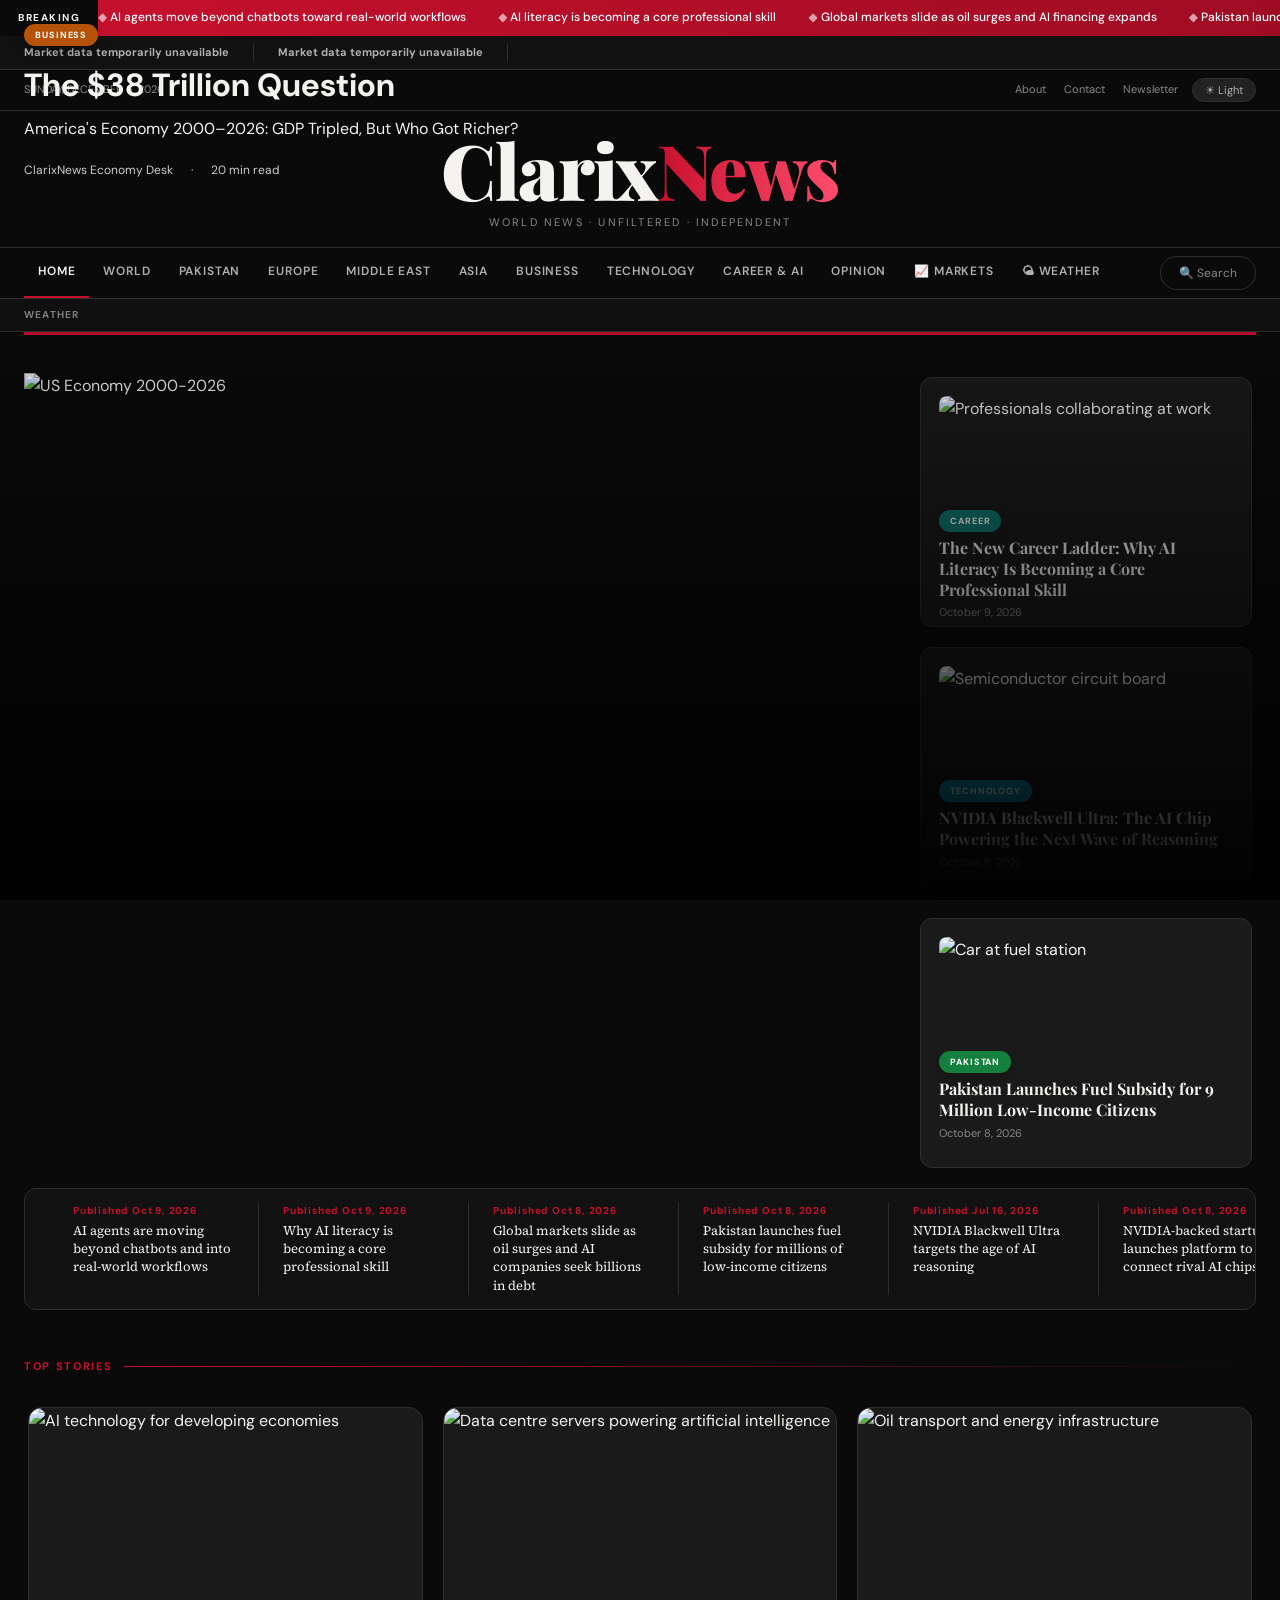
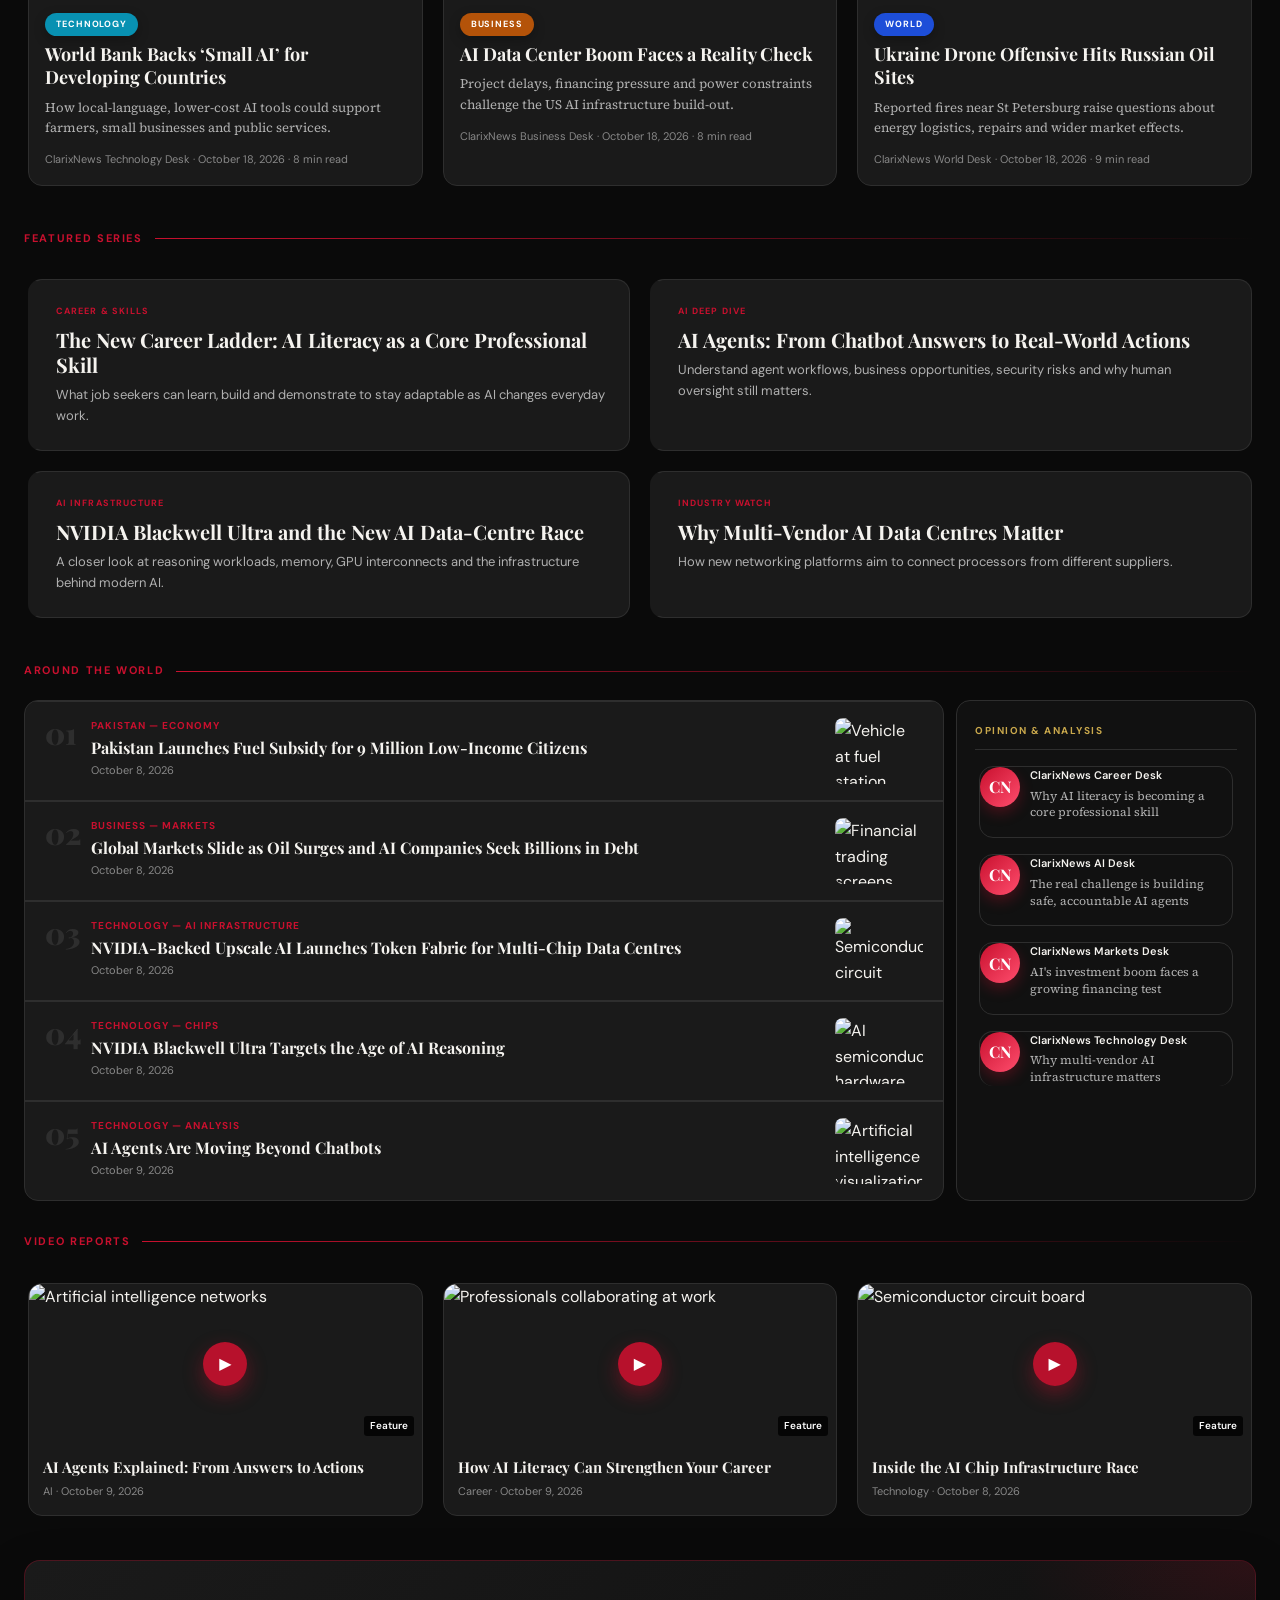
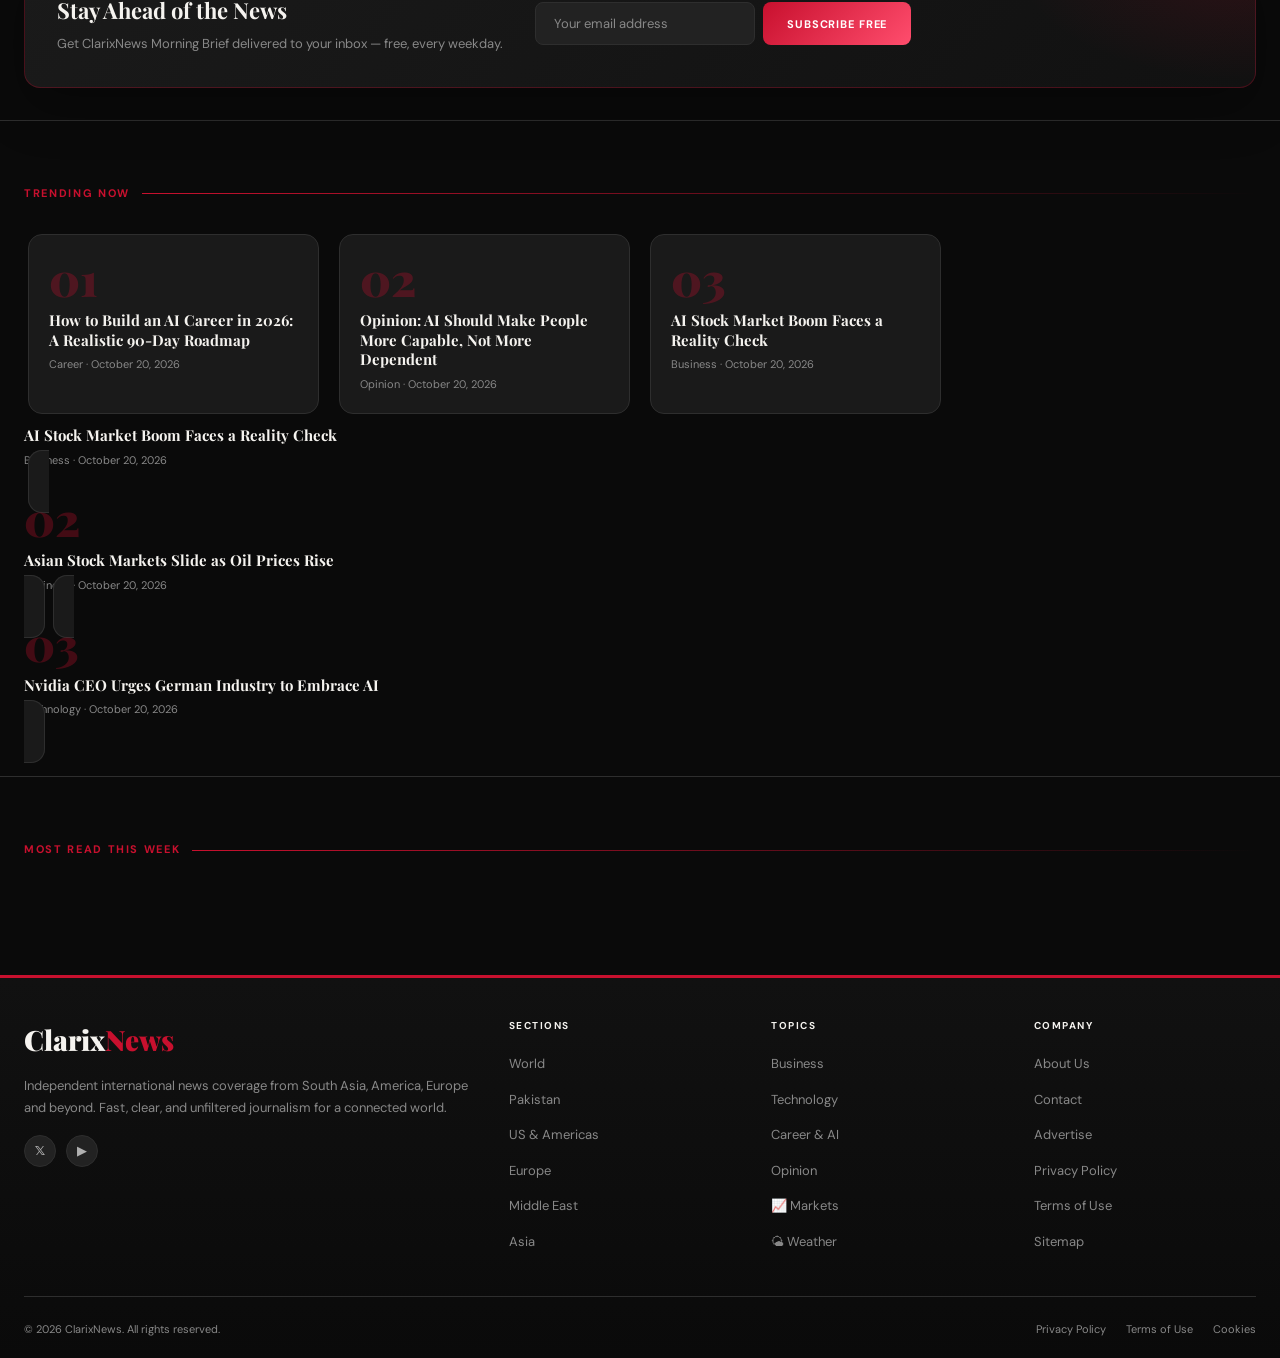
==== commit 653ea647: "Update index.html" ====
--- a/index.html
+++ b/index.html
@@ -345,15 +345,19 @@
   <div class="container">
     <div class="hero-border">
       <div class="hero-grid reveal">
-        <a href="article.html?id=ai-agents-beyond-chatbots-from-answers-to-actions-2026" class="hero-main">
-          <div class="hm-img"><img src="https://images.unsplash.com/photo-1677442136019-21780ecad995?w=1200&q=85&fit=crop" alt="Artificial intelligence systems and digital networks" width="1200" height="675" style="width:100%;height:100%;object-fit:cover;" loading="eager" fetchpriority="high" decoding="async" /></div>
-          <div class="hero-overlay"></div>
-          <div class="hero-content">
-            <span class="cat-pill tech">AI SPECIAL REPORT</span>
-            <h1 class="hero-title">AI Agents Are Moving Beyond Chatbots — And the Next Phase of AI Is About Taking Action</h1>
-            <div class="hero-meta"><span>ClarixNews AI Desk</span><span>·</span><span>October 9, 2026</span><span>·</span><span>9 min read</span></div>
-          </div>
-        </a>
+        <a href="article.html?id=usa-economy-2000-2026-gdp-inflation-trade-deficit-analysis" class="hero-card">
+            <img src="https://images.unsplash.com/photo-1526304640581-d3db84709c48?w=1400&q=85&fit=crop" alt="US Economy 2000-2026" fetchpriority="high" loading="eager" />
+            <div class="hero-overlay" style="padding: 24px; display: flex; flex-direction: column; gap: 12px;">
+                <span class="cat-pill business" style="align-self: flex-start; margin-bottom: 8px;">Business</span>
+                <h1 style="margin: 0; line-height: 1.2;">The $38 Trillion Question</h1>
+                <p style="margin: 0; line-height: 1.5;">America's Economy 2000–2026: GDP Tripled, But Who Got Richer?</p>
+                <div class="hero-meta" style="margin-top: 8px;">
+                    <span>ClarixNews Economy Desk</span>
+                    <span style="margin: 0 8px;">·</span>
+                    <span>20 min read</span>
+                </div>
+            </div>
+         </a>
         <div class="hero-side">
           <a href="article.html?id=ai-literacy-new-career-ladder-professional-skills-2026" class="side-story"><div class="side-img"><img src="https://images.unsplash.com/photo-1521737711867-e3b97375f902?w=600&q=85&fit=crop" alt="Professionals collaborating at work" style="width:100%;height:100%;object-fit:cover;" loading="lazy" decoding="async" /></div><span class="cat-pill career">Career</span><div class="side-title">The New Career Ladder: Why AI Literacy Is Becoming a Core Professional Skill</div><div class="side-meta">October 9, 2026</div></a>
           <a href="article.html?id=nvidia-blackwell-ultra-ai-chip-stock-surge-2026" class="side-story"><div class="side-img"><img src="https://images.unsplash.com/photo-1518770660439-4636190af475?w=600&q=85&fit=crop" alt="Semiconductor circuit board" style="width:100%;height:100%;object-fit:cover;" loading="lazy" decoding="async" /></div><span class="cat-pill tech">Technology</span><div class="side-title">NVIDIA Blackwell Ultra: The AI Chip Powering the Next Wave of Reasoning</div><div class="side-meta">October 8, 2026</div></a>
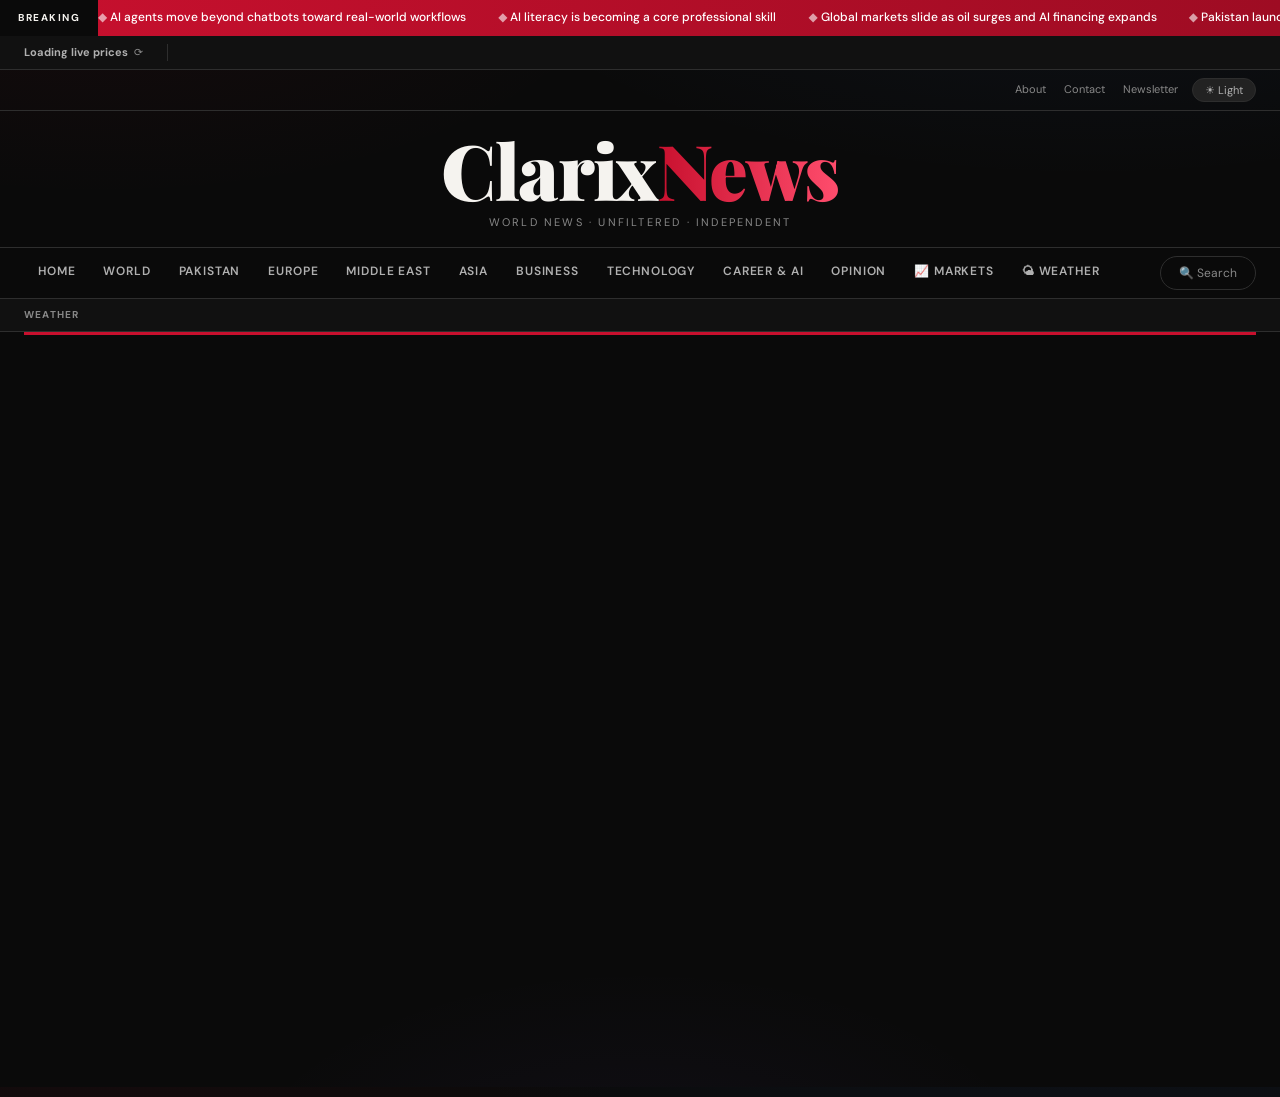
==== commit f5a1433e: "Update index.html" ====
--- a/index.html
+++ b/index.html
@@ -13,7 +13,7 @@
   <link rel="canonical" href="https://clarixnews.vercel.app/" />
   
   <link rel="alternate" type="application/rss+xml" title="ClarixNews Latest Articles" href="https://clarixnews.vercel.app/rss.xml" />
-<meta name="theme-color" content="#0a0a0a" />
+  <meta name="theme-color" content="#0a0a0a" />
   <meta name="application-name" content="ClarixNews" />
 
   <link rel="preconnect" href="https://fonts.googleapis.com" />
@@ -21,8 +21,28 @@
   <link href="https://fonts.googleapis.com/css2?family=Playfair+Display:wght@700;900&family=Source+Serif+4:opsz,wght@8..60,300;400;600&family=DM+Sans:wght@300;400;500;600&display=swap" rel="stylesheet" />
   <link rel="stylesheet" href="shared.css" />
   <style>
-    .skip-link { position: fixed; top: 10px; left: 10px; z-index: 2000; transform: translateY(-160%); padding: 10px 14px; border-radius: 8px; background: var(--bg-2); color: var(--text-1); border: 2px solid var(--red); font: 600 13px/1 var(--font-sans); text-decoration: none; transition: transform .2s ease; }
-    .skip-link:focus { transform: translateY(0); outline: 3px solid rgba(200,16,46,.35); outline-offset: 2px; }
+    /* Skip Link */
+    .skip-link { 
+      position: fixed; 
+      top: 10px; 
+      left: 10px; 
+      z-index: 2000; 
+      transform: translateY(-160%); 
+      padding: 10px 14px; 
+      border-radius: 8px; 
+      background: var(--bg-2); 
+      color: var(--text-1); 
+      border: 2px solid var(--red); 
+      font: 600 13px/1 var(--font-sans); 
+      text-decoration: none; 
+      transition: transform .2s ease; 
+    }
+    .skip-link:focus { 
+      transform: translateY(0); 
+      outline: 3px solid rgba(200,16,46,.35); 
+      outline-offset: 2px; 
+    }
+
     body {
       background:
         radial-gradient(1100px 480px at 85% -10%, rgba(59,130,246,.07), transparent 60%),
@@ -30,121 +50,924 @@
         radial-gradient(700px 380px at 50% 110%, rgba(139,92,246,.05), transparent 60%),
         var(--bg-1);
     }
-    .hero-border { border-top: 3px solid var(--red); padding-top: 28px; }
-    .hero-grid { display: grid; grid-template-columns: 1fr 340px; gap: 12px; background: transparent; margin: 10px 0; }
-    .hero-main { grid-row: 1/3; position: relative; min-height: 500px; overflow: hidden; cursor: pointer; border-radius: 16px; transition: transform .3s ease; }
-    .hero-main:hover { transform: scale(1.01); }
-    .hero-main:hover .hm-img { transform: scale(1.06); }
-    .hm-img { position: absolute; inset: 0; transition: transform .6s; }
-    .hero-overlay { position: absolute; inset: 0; background: linear-gradient(180deg, transparent 30%, rgba(0,0,0,.95) 100%); }
-    .hero-content { position: absolute; bottom: 0; left: 0; right: 0; padding: 28px; }
-    .hero-title { font-family: var(--font-display); font-size: clamp(24px,3vw,40px); font-weight: 700; line-height: 1.15; color: #fff; margin: 10px 0 12px; }
-    .hero-meta { font-size: 12px; color: #ccc; display: flex; gap: 10px; align-items: center; }
-    .hero-side { background: transparent; display: flex; flex-direction: column; gap: 12px; }
-    .side-story { flex: 1; padding: 18px; border-radius: 12px; border: 1px solid var(--border); background: var(--bg-3); cursor: pointer; transition: all .25s ease; overflow: hidden; }
-    .side-story:hover { background: var(--bg-4); transform: translateY(-3px); box-shadow: 0 14px 30px rgba(0,0,0,.3); border-color: rgba(59,130,246,.5); }
-    .side-img { height: 100px; overflow: hidden; margin-bottom: 10px; border-radius: 8px; }
-    .side-img img { transition: transform .4s; }
-    .side-story:hover .side-img img { transform: scale(1.05); }
-    .side-title { font-family: var(--font-display); font-size: 16px; font-weight: 700; line-height: 1.3; color: var(--text-1); margin: 6px 0 4px; }
-    .side-meta { font-size: 11px; color: var(--text-3); }
-    .latest-strip { background: var(--bg-2); border-radius: 12px; border: 1px solid var(--border); padding: 14px 0; margin: 16px 0; }
-    .latest-inner { max-width: 1280px; margin: 0 auto; padding: 0 24px; display: flex; overflow-x: auto; scrollbar-width: none; gap: 0; }
-    .latest-inner::-webkit-scrollbar { display: none; }
-    .latest-item { flex-shrink: 0; padding: 0 24px; border-right: 1px solid var(--border); max-width: 210px; cursor: pointer; transition: opacity .2s; }
-    .latest-item:hover { opacity: .8; }
-    .latest-item:last-child { border-right: none; }
-    .latest-time { font-size: 10px; color: var(--red); font-weight: 700; letter-spacing: .08em; margin-bottom: 3px; }
-    .latest-headline { font-family: var(--font-serif); font-size: 13px; line-height: 1.4; color: var(--text-1); }
-    .latest-item:hover .latest-headline { color: var(--red); }
-    .top-grid { display: grid; grid-template-columns: repeat(3,1fr); gap: 12px; background: transparent; padding: 8px 0; }
-    .world-section { display: grid; grid-template-columns: 1fr 300px; gap: 12px; background: transparent; margin-top: 12px; }
-    .world-list { background: var(--bg-3); border-radius: 14px; border: 1px solid var(--border); overflow: hidden; }
-    .world-item { display: flex; gap: 14px; padding: 16px 20px; border-bottom: 1px solid var(--border); cursor: pointer; transition: all .2s; align-items: flex-start; }
-    .world-item:hover { background: var(--bg-4); transform: translateX(4px); }
-    .world-item:last-child { border-bottom: none; }
-    .world-num { font-family: var(--font-display); font-size: 30px; font-weight: 900; color: var(--border); line-height: 1; flex-shrink: 0; width: 32px; }
-    .world-body { flex: 1; }
-    .world-cat { font-size: 10px; color: var(--red); font-weight: 700; letter-spacing: .1em; text-transform: uppercase; margin-bottom: 4px; }
-    .world-title { font-family: var(--font-display); font-size: 16px; font-weight: 700; line-height: 1.3; color: var(--text-1); margin-bottom: 3px; }
-    .world-meta { font-size: 11px; color: var(--text-3); }
-    .world-img { width: 88px; height: 66px; flex-shrink: 0; overflow: hidden; border-radius: 8px; }
-    .sidebar { background: var(--bg-2); padding: 22px 18px; border-radius: 14px; border: 1px solid var(--border); margin-left: 0; }
-    .sidebar-title { font-size: 10px; font-weight: 700; letter-spacing: .15em; text-transform: uppercase; color: var(--gold); border-bottom: 1px solid var(--border); padding-bottom: 10px; margin-bottom: 16px; }
-    .opinion-item { display: flex; gap: 10px; margin-bottom: 16px; padding-bottom: 16px; border-bottom: 1px solid var(--border); cursor: pointer; transition: all .2s; }
-    .opinion-item:last-child { border-bottom: none; margin-bottom: 0; padding-bottom: 0; }
-    .opinion-item:hover { transform: translateX(3px); }
-    .opinion-av { width: 40px; height: 40px; border-radius: 50%; background: linear-gradient(135deg, var(--red), #ff4d6d); display: flex; align-items: center; justify-content: center; font-family: var(--font-display); font-size: 16px; font-weight: 700; color: #fff; flex-shrink: 0; box-shadow: 0 6px 14px rgba(200,16,46,.3); }
-    .opinion-author { font-size: 11px; font-weight: 600; color: var(--text-1); margin-bottom: 3px; }
-    .opinion-headline { font-family: var(--font-serif); font-size: 12px; line-height: 1.4; color: var(--text-2); }
-    .opinion-item:hover .opinion-headline { color: var(--text-1); }
-    .trending-bg { background: transparent; padding: 32px 0; border-top: 1px solid var(--border); }
-    .trending-grid { display: grid; grid-template-columns: repeat(4,1fr); gap: 12px; background: transparent; margin-top: 20px; padding: 8px 0; }
-    .trending-card { background: var(--bg-3); padding: 20px; cursor: pointer; transition: all .25s ease; border-radius: 14px; border: 1px solid var(--border); position: relative; overflow: hidden; }
-    .trending-card:hover { background: var(--bg-4); transform: translateY(-5px); box-shadow: 0 18px 40px rgba(0,0,0,.35); border-color: rgba(200,16,46,.5); }
-    .trending-num { font-family: var(--font-display); font-size: 52px; font-weight: 900; opacity: .15; line-height: 1; margin-bottom: 8px; background: linear-gradient(180deg, var(--red), transparent); -webkit-background-clip: text; background-clip: text; -webkit-text-fill-color: transparent; }
-    .trending-title { font-family: var(--font-display); font-size: 15px; font-weight: 700; line-height: 1.3; color: var(--text-1); margin-bottom: 6px; }
-    .trending-meta { font-size: 11px; color: var(--text-3); }
-    .series-grid { display: grid; grid-template-columns: repeat(2,1fr); gap: 12px; background: transparent; padding: 8px 0; }
-    .series-card { background: var(--bg-3); padding: 24px; cursor: pointer; transition: all .25s ease; border-radius: 14px; border: 1px solid var(--border); border-left: 4px solid transparent; }
-    .series-card:hover { background: var(--bg-4); border-left-color: var(--red); transform: translateY(-3px); box-shadow: 0 14px 30px rgba(0,0,0,.3); }
-    .series-tag { font-size: 9px; font-weight: 700; letter-spacing: .12em; text-transform: uppercase; color: var(--red); margin-bottom: 8px; }
-    .series-title { font-family: var(--font-display); font-size: 20px; font-weight: 700; line-height: 1.25; color: var(--text-1); margin-bottom: 8px; }
-    .series-desc { font-size: 13px; color: var(--text-2); line-height: 1.6; }
-    .weather-bar { background: var(--bg-2); border-bottom: 1px solid var(--border); padding: 8px 0; }
-    .weather-inner { max-width: 1280px; margin: 0 auto; padding: 0 24px; display: flex; align-items: center; gap: 4px; }
-    .weather-label { font-size: 10px; font-weight: 700; letter-spacing: .12em; text-transform: uppercase; color: var(--text-3); margin-right: 12px; flex-shrink: 0; }
-    .weather-item { display: flex; align-items: center; gap: 6px; padding: 0 16px; border-right: 1px solid var(--border); font-size: 12px; transition: opacity .2s; }
-    .weather-item:hover { opacity: .8; }
-    .weather-item:last-child { border-right: none; }
-    .weather-city { color: var(--text-3); font-size: 11px; }
-    .weather-icon { font-size: 14px; }
-    .weather-temp { font-weight: 600; color: var(--text-1); }
-    .video-grid { display: grid; grid-template-columns: 1fr 1fr 1fr; gap: 12px; background: transparent; padding: 8px 0; }
-    .video-card { background: var(--bg-3); cursor: pointer; overflow: hidden; border-radius: 14px; border: 1px solid var(--border); transition: all .25s ease; }
-    .video-card:hover { transform: translateY(-5px); box-shadow: 0 18px 40px rgba(0,0,0,.35); border-color: rgba(200,16,46,.5); }
-    .video-thumb { position: relative; height: 160px; overflow: hidden; }
-    .video-thumb img { transition: transform .4s; }
-    .video-card:hover .video-thumb img { transform: scale(1.08); }
-    .video-play { position: absolute; top: 50%; left: 50%; transform: translate(-50%,-50%); width: 44px; height: 44px; background: rgba(200,16,46,.9); border-radius: 50%; display: flex; align-items: center; justify-content: center; font-size: 16px; color: #fff; transition: transform .2s; box-shadow: 0 8px 20px rgba(200,16,46,.4); }
-    .video-card:hover .video-play { transform: translate(-50%,-50%) scale(1.1); }
-    .video-duration { position: absolute; bottom: 8px; right: 8px; background: rgba(0,0,0,.8); color: #fff; font-size: 10px; padding: 2px 6px; font-weight: 600; border-radius: 3px; }
-    .video-body { padding: 14px; }
-    .video-title { font-family: var(--font-display); font-size: 15px; font-weight: 700; line-height: 1.3; color: var(--text-1); margin-bottom: 6px; }
-    .video-meta { font-size: 11px; color: var(--text-3); }
-    .search-overlay { display: none; position: fixed; inset: 0; background: rgba(0,0,0,.85); z-index: 1000; align-items: flex-start; justify-content: center; padding-top: 80px; }
-    .search-box { background: var(--bg-2); width: 100%; max-width: 640px; border-top: 3px solid var(--red); border-radius: 12px; overflow: hidden; }
-    .search-header { display: flex; align-items: center; padding: 0 20px; border-bottom: 1px solid var(--border); }
-    .search-header input { flex: 1; background: none; border: none; color: var(--text-1); font-size: 20px; padding: 20px 0; outline: none; font-family: var(--font-sans); }
-    .search-header input::placeholder { color: var(--text-3); }
-    .search-close { background: none; border: none; color: var(--text-3); font-size: 24px; padding: 8px; transition: color .2s; cursor: pointer; }
-    .search-close:hover { color: var(--text-1); }
-    .search-hints { padding: 16px 20px; font-size: 12px; color: var(--text-3); }
-    .search-hints strong { color: var(--text-2); display: block; margin-bottom: 8px; }
-    .search-hints span { display: inline-block; background: var(--bg-4); padding: 6px 14px; margin: 3px; border-radius: 20px; cursor: pointer; transition: all .2s; font-size: 11px; font-weight: 600; }
-    .search-hints span:hover { background: var(--red); color: #fff; transform: translateY(-2px); }
-    .card { border-radius: 14px; border: 1px solid var(--border); margin: 4px; transition: all .25s ease; overflow: hidden; }
-    .card:hover { transform: translateY(-5px); box-shadow: 0 18px 40px rgba(0,0,0,.35); border-color: rgba(200,16,46,.5); }
-    .card:hover .card-img img { transform: scale(1.06); }
-    .card-img { overflow: hidden; }
-    .card-img img { transition: transform .4s; }
-    .cat-pill { border-radius: 20px !important; padding: 4px 11px !important; letter-spacing: .1em !important; font-size: 9px !important; box-shadow: 0 4px 12px rgba(0,0,0,.25); }
-    .section-label::after { background: linear-gradient(90deg, var(--red), transparent) !important; }
-    .newsletter { border-radius: 16px !important; border: 1px solid rgba(200,16,46,.3) !important; background: linear-gradient(135deg, var(--bg-3), var(--bg-2)) !important; padding: 32px !important; position: relative; overflow: hidden; box-shadow: 0 20px 50px rgba(0,0,0,.3); margin: 32px 0; }
-    .newsletter::before { content: ''; position: absolute; inset: 0; background: radial-gradient(400px 200px at 100% 0%, rgba(200,16,46,.15), transparent 60%); pointer-events: none; }
-    .newsletter-form input { border-radius: 8px !important; padding: 12px 18px !important; }
-    .newsletter-form button { border-radius: 8px !important; background: linear-gradient(135deg, #c8102e, #ff4d6d) !important; padding: 12px 24px !important; transition: all .2s; }
-    .newsletter-form button:hover { transform: translateY(-2px); box-shadow: 0 12px 28px rgba(200,16,46,.4); }
-    .logo span { background: linear-gradient(90deg, #c8102e, #ff4d6d); -webkit-background-clip: text; background-clip: text; -webkit-text-fill-color: transparent; }
-    .search-btn { border-radius: 20px !important; padding: 8px 18px !important; transition: all .2s; }
-    .search-btn:hover { background: var(--red) !important; border-color: var(--red) !important; color: #fff !important; }
-    .ticker-bar { background: linear-gradient(90deg, #c8102e, #9e0c23, #c8102e); background-size: 200% 100%; animation: tickerPulse 8s ease-in-out infinite; }
-    @keyframes tickerPulse { 0%, 100% { background-position: 0% 50%; } 50% { background-position: 100% 50%; } }
-    footer { border-radius: 0; background: linear-gradient(180deg, var(--bg-2), var(--bg-1)); }
-    .footer-social a { border-radius: 50% !important; transition: all .2s; }
-    .footer-social a:hover { transform: translateY(-3px); background: var(--red); border-color: var(--red); color: #fff; }
-    .reveal { opacity: 0; transform: translateY(20px); transition: opacity .7s ease, transform .7s ease; }
-    .reveal.in { opacity: 1; transform: none; }
+
+    /* Hero Section */
+    .hero-border { 
+      border-top: 3px solid var(--red); 
+      padding-top: 28px; 
+    }
+    
+    .hero-grid { 
+      display: grid; 
+      grid-template-columns: 1fr 340px; 
+      gap: 12px; 
+      background: transparent; 
+      margin: 10px 0; 
+    }
+
+    .hero-main { 
+      position: relative; 
+      min-height: 500px; 
+      overflow: hidden; 
+      cursor: pointer; 
+      border-radius: 16px; 
+      transition: transform .3s ease;
+      display: block;
+      text-decoration: none;
+      color: #fff;
+    }
+    
+    .hero-main:hover { 
+      transform: scale(1.01); 
+    }
+    
+    .hero-main:hover .hm-img { 
+      transform: scale(1.06); 
+    }
+    
+    .hm-img { 
+      position: absolute; 
+      inset: 0; 
+      transition: transform .6s; 
+    }
+    
+    .hm-img img {
+      width: 100%;
+      height: 100%;
+      object-fit: cover;
+    }
+
+    .hero-overlay { 
+      position: absolute; 
+      inset: 0; 
+      background: linear-gradient(180deg, transparent 30%, rgba(0,0,0,.95) 100%); 
+      padding: 32px;
+      display: flex;
+      flex-direction: column;
+      justify-content: flex-end;
+      gap: 16px;
+    }
+
+    .hero-content { 
+      position: absolute; 
+      bottom: 0; 
+      left: 0; 
+      right: 0; 
+      padding: 28px; 
+    }
+
+    .hero-title { 
+      font-family: var(--font-display); 
+      font-size: clamp(24px,3vw,40px); 
+      font-weight: 700; 
+      line-height: 1.15; 
+      color: #fff; 
+      margin: 0; 
+    }
+
+    .hero-subtitle {
+      font-size: clamp(14px, 2vw, 18px);
+      line-height: 1.5;
+      color: #ddd;
+      margin: 0;
+    }
+
+    .hero-meta { 
+      font-size: 12px; 
+      color: #ccc; 
+      display: flex; 
+      gap: 10px; 
+      align-items: center;
+      margin-top: 8px;
+    }
+
+    .hero-side { 
+      background: transparent; 
+      display: flex; 
+      flex-direction: column; 
+      gap: 12px; 
+    }
+
+    .side-story { 
+      flex: 1; 
+      padding: 18px; 
+      border-radius: 12px; 
+      border: 1px solid var(--border); 
+      background: var(--bg-3); 
+      cursor: pointer; 
+      transition: all .25s ease; 
+      overflow: hidden;
+      text-decoration: none;
+      color: inherit;
+    }
+
+    .side-story:hover { 
+      background: var(--bg-4); 
+      transform: translateY(-3px); 
+      box-shadow: 0 14px 30px rgba(0,0,0,.3); 
+      border-color: rgba(59,130,246,.5); 
+    }
+
+    .side-img { 
+      height: 100px; 
+      overflow: hidden; 
+      margin-bottom: 10px; 
+      border-radius: 8px; 
+    }
+
+    .side-img img { 
+      transition: transform .4s;
+      width: 100%;
+      height: 100%;
+      object-fit: cover;
+    }
+
+    .side-story:hover .side-img img { 
+      transform: scale(1.05); 
+    }
+
+    .side-title { 
+      font-family: var(--font-display); 
+      font-size: 16px; 
+      font-weight: 700; 
+      line-height: 1.3; 
+      color: var(--text-1); 
+      margin: 6px 0 4px; 
+    }
+
+    .side-meta { 
+      font-size: 11px; 
+      color: var(--text-3); 
+    }
+
+    /* Latest Strip */
+    .latest-strip { 
+      background: var(--bg-2); 
+      border-radius: 12px; 
+      border: 1px solid var(--border); 
+      padding: 14px 0; 
+      margin: 16px 0; 
+    }
+
+    .latest-inner { 
+      max-width: 1280px; 
+      margin: 0 auto; 
+      padding: 0 24px; 
+      display: flex; 
+      overflow-x: auto; 
+      scrollbar-width: none; 
+      gap: 0; 
+    }
+
+    .latest-inner::-webkit-scrollbar { 
+      display: none; 
+    }
+
+    .latest-item { 
+      flex-shrink: 0; 
+      padding: 0 24px; 
+      border-right: 1px solid var(--border); 
+      max-width: 210px; 
+      cursor: pointer; 
+      transition: opacity .2s;
+      text-decoration: none;
+      color: inherit;
+    }
+
+    .latest-item:hover { 
+      opacity: .8; 
+    }
+
+    .latest-item:last-child { 
+      border-right: none; 
+    }
+
+    .latest-time { 
+      font-size: 10px; 
+      color: var(--red); 
+      font-weight: 700; 
+      letter-spacing: .08em; 
+      margin-bottom: 3px; 
+    }
+
+    .latest-headline { 
+      font-family: var(--font-serif); 
+      font-size: 13px; 
+      line-height: 1.4; 
+      color: var(--text-1); 
+    }
+
+    .latest-item:hover .latest-headline { 
+      color: var(--red); 
+    }
+
+    /* Grids */
+    .top-grid { 
+      display: grid; 
+      grid-template-columns: repeat(3,1fr); 
+      gap: 12px; 
+      background: transparent; 
+      padding: 8px 0; 
+    }
+
+    .world-section { 
+      display: grid; 
+      grid-template-columns: 1fr 300px; 
+      gap: 12px; 
+      background: transparent; 
+      margin-top: 12px; 
+    }
+
+    .world-list { 
+      background: var(--bg-3); 
+      border-radius: 14px; 
+      border: 1px solid var(--border); 
+      overflow: hidden; 
+    }
+
+    .world-item { 
+      display: flex; 
+      gap: 14px; 
+      padding: 16px 20px; 
+      border-bottom: 1px solid var(--border); 
+      cursor: pointer; 
+      transition: all .2s; 
+      align-items: flex-start;
+      text-decoration: none;
+      color: inherit;
+    }
+
+    .world-item:hover { 
+      background: var(--bg-4); 
+      transform: translateX(4px); 
+    }
+
+    .world-item:last-child { 
+      border-bottom: none; 
+    }
+
+    .world-num { 
+      font-family: var(--font-display); 
+      font-size: 30px; 
+      font-weight: 900; 
+      color: var(--border); 
+      line-height: 1; 
+      flex-shrink: 0; 
+      width: 32px; 
+    }
+
+    .world-body { 
+      flex: 1; 
+    }
+
+    .world-cat { 
+      font-size: 10px; 
+      color: var(--red); 
+      font-weight: 700; 
+      letter-spacing: .1em; 
+      text-transform: uppercase; 
+      margin-bottom: 4px; 
+    }
+
+    .world-title { 
+      font-family: var(--font-display); 
+      font-size: 16px; 
+      font-weight: 700; 
+      line-height: 1.3; 
+      color: var(--text-1); 
+      margin-bottom: 3px; 
+    }
+
+    .world-meta { 
+      font-size: 11px; 
+      color: var(--text-3); 
+    }
+
+    .world-img { 
+      width: 88px; 
+      height: 66px; 
+      flex-shrink: 0; 
+      overflow: hidden; 
+      border-radius: 8px; 
+    }
+
+    .world-img img {
+      width: 100%;
+      height: 100%;
+      object-fit: cover;
+    }
+
+    .sidebar { 
+      background: var(--bg-2); 
+      padding: 22px 18px; 
+      border-radius: 14px; 
+      border: 1px solid var(--border); 
+      margin-left: 0; 
+    }
+
+    .sidebar-title { 
+      font-size: 10px; 
+      font-weight: 700; 
+      letter-spacing: .15em; 
+      text-transform: uppercase; 
+      color: var(--gold); 
+      border-bottom: 1px solid var(--border); 
+      padding-bottom: 10px; 
+      margin-bottom: 16px; 
+    }
+
+    .opinion-item { 
+      display: flex; 
+      gap: 10px; 
+      margin-bottom: 16px; 
+      padding-bottom: 16px; 
+      border-bottom: 1px solid var(--border); 
+      cursor: pointer; 
+      transition: all .2s;
+      text-decoration: none;
+      color: inherit;
+    }
+
+    .opinion-item:last-child { 
+      border-bottom: none; 
+      margin-bottom: 0; 
+      padding-bottom: 0; 
+    }
+
+    .opinion-item:hover { 
+      transform: translateX(3px); 
+    }
+
+    .opinion-av { 
+      width: 40px; 
+      height: 40px; 
+      border-radius: 50%; 
+      background: linear-gradient(135deg, var(--red), #ff4d6d); 
+      display: flex; 
+      align-items: center; 
+      justify-content: center; 
+      font-family: var(--font-display); 
+      font-size: 16px; 
+      font-weight: 700; 
+      color: #fff; 
+      flex-shrink: 0; 
+      box-shadow: 0 6px 14px rgba(200,16,46,.3); 
+    }
+
+    .opinion-author { 
+      font-size: 11px; 
+      font-weight: 600; 
+      color: var(--text-1); 
+      margin-bottom: 3px; 
+    }
+
+    .opinion-headline { 
+      font-family: var(--font-serif); 
+      font-size: 12px; 
+      line-height: 1.4; 
+      color: var(--text-2); 
+    }
+
+    .opinion-item:hover .opinion-headline { 
+      color: var(--text-1); 
+    }
+
+    /* Trending */
+    .trending-bg { 
+      background: transparent; 
+      padding: 32px 0; 
+      border-top: 1px solid var(--border); 
+    }
+
+    .trending-grid { 
+      display: grid; 
+      grid-template-columns: repeat(3,1fr); 
+      gap: 12px; 
+      background: transparent; 
+      margin-top: 20px; 
+      padding: 8px 0; 
+    }
+
+    .trending-card { 
+      background: var(--bg-3); 
+      padding: 20px; 
+      cursor: pointer; 
+      transition: all .25s ease; 
+      border-radius: 14px; 
+      border: 1px solid var(--border); 
+      position: relative; 
+      overflow: hidden;
+      text-decoration: none;
+      color: inherit;
+    }
+
+    .trending-card:hover { 
+      background: var(--bg-4); 
+      transform: translateY(-5px); 
+      box-shadow: 0 18px 40px rgba(0,0,0,.35); 
+      border-color: rgba(200,16,46,.5); 
+    }
+
+    .trending-num { 
+      font-family: var(--font-display); 
+      font-size: 52px; 
+      font-weight: 900; 
+      opacity: .15; 
+      line-height: 1; 
+      margin-bottom: 8px; 
+      background: linear-gradient(180deg, var(--red), transparent); 
+      -webkit-background-clip: text; 
+      background-clip: text; 
+      -webkit-text-fill-color: transparent; 
+    }
+
+    .trending-title { 
+      font-family: var(--font-display); 
+      font-size: 15px; 
+      font-weight: 700; 
+      line-height: 1.3; 
+      color: var(--text-1); 
+      margin-bottom: 6px; 
+    }
+
+    .trending-meta { 
+      font-size: 11px; 
+      color: var(--text-3); 
+    }
+
+    /* Series */
+    .series-grid { 
+      display: grid; 
+      grid-template-columns: repeat(2,1fr); 
+      gap: 12px; 
+      background: transparent; 
+      padding: 8px 0; 
+    }
+
+    .series-card { 
+      background: var(--bg-3); 
+      padding: 24px; 
+      cursor: pointer; 
+      transition: all .25s ease; 
+      border-radius: 14px; 
+      border: 1px solid var(--border); 
+      border-left: 4px solid transparent;
+      text-decoration: none;
+      color: inherit;
+    }
+
+    .series-card:hover { 
+      background: var(--bg-4); 
+      border-left-color: var(--red); 
+      transform: translateY(-3px); 
+      box-shadow: 0 14px 30px rgba(0,0,0,.3); 
+    }
+
+    .series-tag { 
+      font-size: 9px; 
+      font-weight: 700; 
+      letter-spacing: .12em; 
+      text-transform: uppercase; 
+      color: var(--red); 
+      margin-bottom: 8px; 
+    }
+
+    .series-title { 
+      font-family: var(--font-display); 
+      font-size: 20px; 
+      font-weight: 700; 
+      line-height: 1.25; 
+      color: var(--text-1); 
+      margin-bottom: 8px; 
+    }
+
+    .series-desc { 
+      font-size: 13px; 
+      color: var(--text-2); 
+      line-height: 1.6; 
+    }
+
+    /* Weather */
+    .weather-bar { 
+      background: var(--bg-2); 
+      border-bottom: 1px solid var(--border); 
+      padding: 8px 0; 
+    }
+
+    .weather-inner { 
+      max-width: 1280px; 
+      margin: 0 auto; 
+      padding: 0 24px; 
+      display: flex; 
+      align-items: center; 
+      gap: 4px; 
+    }
+
+    .weather-label { 
+      font-size: 10px; 
+      font-weight: 700; 
+      letter-spacing: .12em; 
+      text-transform: uppercase; 
+      color: var(--text-3); 
+      margin-right: 12px; 
+      flex-shrink: 0; 
+    }
+
+    .weather-item { 
+      display: flex; 
+      align-items: center; 
+      gap: 6px; 
+      padding: 0 16px; 
+      border-right: 1px solid var(--border); 
+      font-size: 12px; 
+      transition: opacity .2s;
+      text-decoration: none;
+      color: inherit;
+    }
+
+    .weather-item:hover { 
+      opacity: .8; 
+    }
+
+    .weather-item:last-child { 
+      border-right: none; 
+    }
+
+    .weather-city { 
+      color: var(--text-3); 
+      font-size: 11px; 
+    }
+
+    .weather-icon { 
+      font-size: 14px; 
+    }
+
+    .weather-temp { 
+      font-weight: 600; 
+      color: var(--text-1); 
+    }
+
+    /* Video */
+    .video-grid { 
+      display: grid; 
+      grid-template-columns: 1fr 1fr 1fr; 
+      gap: 12px; 
+      background: transparent; 
+      padding: 8px 0; 
+    }
+
+    .video-card { 
+      background: var(--bg-3); 
+      cursor: pointer; 
+      overflow: hidden; 
+      border-radius: 14px; 
+      border: 1px solid var(--border); 
+      transition: all .25s ease;
+      text-decoration: none;
+      color: inherit;
+    }
+
+    .video-card:hover { 
+      transform: translateY(-5px); 
+      box-shadow: 0 18px 40px rgba(0,0,0,.35); 
+      border-color: rgba(200,16,46,.5); 
+    }
+
+    .video-thumb { 
+      position: relative; 
+      height: 160px; 
+      overflow: hidden; 
+    }
+
+    .video-thumb img { 
+      transition: transform .4s;
+      width: 100%;
+      height: 100%;
+      object-fit: cover;
+    }
+
+    .video-card:hover .video-thumb img { 
+      transform: scale(1.08); 
+    }
+
+    .video-play { 
+      position: absolute; 
+      top: 50%; 
+      left: 50%; 
+      transform: translate(-50%,-50%); 
+      width: 44px; 
+      height: 44px; 
+      background: rgba(200,16,46,.9); 
+      border-radius: 50%; 
+      display: flex; 
+      align-items: center; 
+      justify-content: center; 
+      font-size: 16px; 
+      color: #fff; 
+      transition: transform .2s; 
+      box-shadow: 0 8px 20px rgba(200,16,46,.4); 
+    }
+
+    .video-card:hover .video-play { 
+      transform: translate(-50%,-50%) scale(1.1); 
+    }
+
+    .video-duration { 
+      position: absolute; 
+      bottom: 8px; 
+      right: 8px; 
+      background: rgba(0,0,0,.8); 
+      color: #fff; 
+      font-size: 10px; 
+      padding: 2px 6px; 
+      font-weight: 600; 
+      border-radius: 3px; 
+    }
+
+    .video-body { 
+      padding: 14px; 
+    }
+
+    .video-title { 
+      font-family: var(--font-display); 
+      font-size: 15px; 
+      font-weight: 700; 
+      line-height: 1.3; 
+      color: var(--text-1); 
+      margin-bottom: 6px; 
+    }
+
+    .video-meta { 
+      font-size: 11px; 
+      color: var(--text-3); 
+    }
+
+    /* Search */
+    .search-overlay { 
+      display: none; 
+      position: fixed; 
+      inset: 0; 
+      background: rgba(0,0,0,.85); 
+      z-index: 1000; 
+      align-items: flex-start; 
+      justify-content: center; 
+      padding-top: 80px; 
+    }
+
+    .search-box { 
+      background: var(--bg-2); 
+      width: 100%; 
+      max-width: 640px; 
+      border-top: 3px solid var(--red); 
+      border-radius: 12px; 
+      overflow: hidden; 
+    }
+
+    .search-header { 
+      display: flex; 
+      align-items: center; 
+      padding: 0 20px; 
+      border-bottom: 1px solid var(--border); 
+    }
+
+    .search-header input { 
+      flex: 1; 
+      background: none; 
+      border: none; 
+      color: var(--text-1); 
+      font-size: 20px; 
+      padding: 20px 0; 
+      outline: none; 
+      font-family: var(--font-sans); 
+    }
+
+    .search-header input::placeholder { 
+      color: var(--text-3); 
+    }
+
+    .search-close { 
+      background: none; 
+      border: none; 
+      color: var(--text-3); 
+      font-size: 24px; 
+      padding: 8px; 
+      transition: color .2s; 
+      cursor: pointer; 
+    }
+
+    .search-close:hover { 
+      color: var(--text-1); 
+    }
+
+    .search-hints { 
+      padding: 16px 20px; 
+      font-size: 12px; 
+      color: var(--text-3); 
+    }
+
+    .search-hints strong { 
+      color: var(--text-2); 
+      display: block; 
+      margin-bottom: 8px; 
+    }
+
+    .search-hints span { 
+      display: inline-block; 
+      background: var(--bg-4); 
+      padding: 6px 14px; 
+      margin: 3px; 
+      border-radius: 20px; 
+      cursor: pointer; 
+      transition: all .2s; 
+      font-size: 11px; 
+      font-weight: 600; 
+    }
+
+    .search-hints span:hover { 
+      background: var(--red); 
+      color: #fff; 
+      transform: translateY(-2px); 
+    }
+
+    /* Cards */
+    .card { 
+      border-radius: 14px; 
+      border: 1px solid var(--border); 
+      margin: 4px; 
+      transition: all .25s ease; 
+      overflow: hidden;
+      text-decoration: none;
+      color: inherit;
+    }
+
+    .card:hover { 
+      transform: translateY(-5px); 
+      box-shadow: 0 18px 40px rgba(0,0,0,.35); 
+      border-color: rgba(200,16,46,.5); 
+    }
+
+    .card:hover .card-img img { 
+      transform: scale(1.06); 
+    }
+
+    .card-img { 
+      overflow: hidden; 
+    }
+
+    .card-img img { 
+      transition: transform .4s;
+      width: 100%;
+      height: 100%;
+      object-fit: cover;
+    }
+
+    .card-body {
+      padding: 16px;
+    }
+
+    .card-title {
+      font-family: var(--font-display);
+      font-size: 18px;
+      font-weight: 700;
+      line-height: 1.3;
+      color: var(--text-1);
+      margin: 8px 0;
+    }
+
+    .card-excerpt {
+      font-size: 13px;
+      color: var(--text-2);
+      line-height: 1.5;
+      margin-bottom: 8px;
+    }
+
+    .card-meta {
+      font-size: 11px;
+      color: var(--text-3);
+    }
+
+    .cat-pill { 
+      border-radius: 20px !important; 
+      padding: 4px 11px !important; 
+      letter-spacing: .1em !important; 
+      font-size: 9px !important; 
+      box-shadow: 0 4px 12px rgba(0,0,0,.25); 
+    }
+
+    .section-label::after { 
+      background: linear-gradient(90deg, var(--red), transparent) !important; 
+    }
+
+    /* Newsletter */
+    .newsletter { 
+      border-radius: 16px !important; 
+      border: 1px solid rgba(200,16,46,.3) !important; 
+      background: linear-gradient(135deg, var(--bg-3), var(--bg-2)) !important; 
+      padding: 32px !important; 
+      position: relative; 
+      overflow: hidden; 
+      box-shadow: 0 20px 50px rgba(0,0,0,.3); 
+      margin: 32px 0; 
+    }
+
+    .newsletter::before { 
+      content: ''; 
+      position: absolute; 
+      inset: 0; 
+      background: radial-gradient(400px 200px at 100% 0%, rgba(200,16,46,.15), transparent 60%); 
+      pointer-events: none; 
+    }
+
+    .newsletter-form input { 
+      border-radius: 8px !important; 
+      padding: 12px 18px !important; 
+    }
+
+    .newsletter-form button { 
+      border-radius: 8px !important; 
+      background: linear-gradient(135deg, #c8102e, #ff4d6d) !important; 
+      padding: 12px 24px !important; 
+      transition: all .2s; 
+    }
+
+    .newsletter-form button:hover { 
+      transform: translateY(-2px); 
+      box-shadow: 0 12px 28px rgba(200,16,46,.4); 
+    }
+
+    /* Misc */
+    .logo span { 
+      background: linear-gradient(90deg, #c8102e, #ff4d6d); 
+      -webkit-background-clip: text; 
+      background-clip: text; 
+      -webkit-text-fill-color: transparent; 
+    }
+
+    .search-btn { 
+      border-radius: 20px !important; 
+      padding: 8px 18px !important; 
+      transition: all .2s; 
+    }
+
+    .search-btn:hover { 
+      background: var(--red) !important; 
+      border-color: var(--red) !important; 
+      color: #fff !important; 
+    }
+
+    .ticker-bar { 
+      background: linear-gradient(90deg, #c8102e, #9e0c23, #c8102e); 
+      background-size: 200% 100%; 
+      animation: tickerPulse 8s ease-in-out infinite; 
+    }
+
+    @keyframes tickerPulse { 
+      0%, 100% { background-position: 0% 50%; } 
+      50% { background-position: 100% 50%; } 
+    }
+
+    footer { 
+      border-radius: 0; 
+      background: linear-gradient(180deg, var(--bg-2), var(--bg-1)); 
+    }
+
+    .footer-social a { 
+      border-radius: 50% !important; 
+      transition: all .2s; 
+    }
+
+    .footer-social a:hover { 
+      transform: translateY(-3px); 
+      background: var(--red); 
+      border-color: var(--red); 
+      color: #fff; 
+    }
+
+    .reveal { 
+      opacity: 0; 
+      transform: translateY(20px); 
+      transition: opacity .7s ease, transform .7s ease; 
+    }
+
+    .reveal.in { 
+      opacity: 1; 
+      transform: none; 
+    }
+
+    /* Loading skeleton */
+    .skeleton {
+      background: linear-gradient(90deg, var(--bg-3) 25%, var(--bg-4) 50%, var(--bg-3) 75%);
+      background-size: 200% 100%;
+      animation: skeleton-loading 1.5s ease-in-out infinite;
+      border-radius: 8px;
+    }
+
+    @keyframes skeleton-loading {
+      0% { background-position: 200% 0; }
+      100% { background-position: -200% 0; }
+    }
+
+    /* Responsive */
     @media(max-width:900px) {
       .hero-grid { grid-template-columns: 1fr; }
       .hero-side { flex-direction: row; }
@@ -155,6 +978,17 @@
       .video-grid { grid-template-columns: 1fr 1fr; }
       .series-grid { grid-template-columns: 1fr; }
     }
+
+    @media(max-width:768px) {
+      .hero-main {
+        min-height: 400px;
+      }
+      .hero-overlay {
+        padding: 24px;
+        gap: 12px;
+      }
+    }
+
     @media(max-width:600px) {
       .hero-side { flex-direction: column; }
       .trending-grid { grid-template-columns: 1fr; }
@@ -162,31 +996,6 @@
       .card, .series-card, .trending-card, .video-card { margin: 2px; border-radius: 10px; }
       .newsletter { padding: 22px !important; }
     }
-        /* ── FINAL POLISH: 3 flaws fix ── */
-    /* 1. Skip-link sirf keyboard focus par dikhe, warna hidden */
-    .skip-link, a[class*="skip"] {
-      position: fixed !important; top: -120px !important; left: 16px !important;
-      background: var(--red) !important; color: #fff !important;
-      padding: 9px 18px !important; border-radius: 8px !important;
-      font-size: 12px !important; font-weight: 700 !important;
-      border: none !important; z-index: 9999 !important;
-      transition: top .25s ease !important;
-    }
-    .skip-link:focus, a[class*="skip"]:focus { top: 16px !important; }
-
-    /* 2. Trending numbers: solid red, saaf dikhein */
-    .trending-num {
-      background: none !important;
-      -webkit-text-fill-color: var(--red) !important;
-      color: var(--red) !important;
-      opacity: .3 !important;
-      font-size: 46px !important; line-height: 1 !important;
-      display: block !important; margin-bottom: 10px !important;
-    }
-
-    /* 3. Footer social icons: sab glyphs visible */
-    .footer-social a { color: var(--text-2) !important; font-weight: 700 !important; font-size: 13px !important; }
-    .footer-social a:hover { color: #fff !important; }
   </style>
 
   <script async src="https://www.googletagmanager.com/gtag/js?id=G-T7B4BGRJFC"></script>
@@ -242,6 +1051,18 @@
     "potentialAction": {"@type": "SearchAction", "target": {"@type": "EntryPoint", "urlTemplate": "https://clarixnews.vercel.app/search.html?q={search_term_string}"}, "query-input": "required name=search_term_string"}
   }
   </script>
+  <script type="application/ld+json">
+  {
+    "@context": "https://schema.org",
+    "@type": "BreadcrumbList",
+    "itemListElement": [{
+      "@type": "ListItem",
+      "position": 1,
+      "name": "Home",
+      "item": "https://clarixnews.vercel.app/"
+    }]
+  }
+  </script>
 
   <link rel="icon" type="image/x-icon" href="favicon.ico" />
   <link rel="icon" type="image/svg+xml" href="favicon.svg" />
@@ -252,6 +1073,7 @@
 <body>
 <a class="skip-link" href="#main-content">Skip to main content</a>
 
+<!-- Search Overlay -->
 <div class="search-overlay" id="searchOverlay" aria-hidden="true">
   <div class="search-box" role="dialog" aria-modal="true" aria-labelledby="searchTitle">
     <form class="search-header" id="searchForm">
@@ -270,10 +1092,12 @@
   </div>
 </div>
 
+<!-- Ticker Bar -->
 <div class="ticker-bar">
   <div class="ticker-label">Breaking</div>
   <div class="ticker-track">
-    <div class="ticker-inner"><span>AI agents move beyond chatbots toward real-world workflows</span>
+    <div class="ticker-inner">
+      <span>AI agents move beyond chatbots toward real-world workflows</span>
       <span>AI literacy is becoming a core professional skill</span>
       <span>Global markets slide as oil surges and AI financing expands</span>
       <span>Pakistan launches targeted fuel subsidy for low-income citizens</span>
@@ -284,16 +1108,19 @@
       <span>Global markets slide as oil surges and AI financing expands</span>
       <span>Pakistan launches targeted fuel subsidy for low-income citizens</span>
       <span>NVIDIA Blackwell Ultra highlights the race for AI compute</span>
-      <span>NVIDIA-backed startup launches multi-vendor AI networking platform</span></div>
+      <span>NVIDIA-backed startup launches multi-vendor AI networking platform</span>
+    </div>
   </div>
 </div>
 
+<!-- Stocks Bar -->
 <div class="stocks-bar" id="homeStocksBar" style="cursor:pointer;" title="Open markets">
   <div class="stocks-inner" id="homeTickerInner">
     <div class="stock-item"><span class="stock-name">Loading live prices</span><span class="stock-val" style="color:var(--text-3)">⟳</span></div>
   </div>
 </div>
 
+<!-- Top Bar -->
 <div class="top-bar">
   <div class="top-bar-inner">
     <div class="top-bar-left"><span id="currentDate"></span></div>
@@ -308,11 +1135,13 @@
   </div>
 </div>
 
+<!-- Header -->
 <header>
   <div class="logo"><a href="index.html">Clarix<span>News</span></a></div>
   <div class="tagline">World News · Unfiltered · Independent</div>
 </header>
 
+<!-- Navigation -->
 <nav class="main-nav" aria-label="Main navigation">
   <div class="nav-inner">
     <button class="mobile-nav-btn" id="mobileNavBtn" type="button" aria-label="Open navigation" aria-expanded="false">☰</button>
@@ -334,6 +1163,7 @@
   </div>
 </nav>
 
+<!-- Weather Bar -->
 <div class="weather-bar">
   <div class="weather-inner">
     <span class="weather-label">Weather</span>
@@ -341,312 +1171,41 @@
   </div>
 </div>
 
+<!-- Main Content -->
 <main id="main-content">
   <div class="container">
     <div class="hero-border">
       <div class="hero-grid reveal">
-        <a href="article.html?id=usa-economy-2000-2026-gdp-inflation-trade-deficit-analysis" class="hero-card">
+        <!-- Hero Main Article -->
+        <a href="article.html?id=usa-economy-2000-2026-gdp-inflation-trade-deficit-analysis" class="hero-main">
+          <div class="hm-img">
             <img src="https://images.unsplash.com/photo-1526304640581-d3db84709c48?w=1400&q=85&fit=crop" alt="US Economy 2000-2026" fetchpriority="high" loading="eager" />
-            <div class="hero-overlay" style="padding: 24px; display: flex; flex-direction: column; gap: 12px;">
-                <span class="cat-pill business" style="align-self: flex-start; margin-bottom: 8px;">Business</span>
-                <h1 style="margin: 0; line-height: 1.2;">The $38 Trillion Question</h1>
-                <p style="margin: 0; line-height: 1.5;">America's Economy 2000–2026: GDP Tripled, But Who Got Richer?</p>
-                <div class="hero-meta" style="margin-top: 8px;">
-                    <span>ClarixNews Economy Desk</span>
-                    <span style="margin: 0 8px;">·</span>
-                    <span>20 min read</span>
-                </div>
+          </div>
+          <div class="hero-overlay">
+            <span class="cat-pill business">Business</span>
+            <h1 class="hero-title">The $38 Trillion Question</h1>
+            <p class="hero-subtitle">America's Economy 2000–2026: GDP Tripled, But Who Got Richer?</p>
+            <div class="hero-meta">
+              <span>ClarixNews Economy Desk</span>
+              <span>·</span>
+              <span>18 min read</span>
             </div>
-         </a>
+          </div>
+        </a>
+
+        <!-- Hero Side Stories -->
         <div class="hero-side">
-          <a href="article.html?id=ai-literacy-new-career-ladder-professional-skills-2026" class="side-story"><div class="side-img"><img src="https://images.unsplash.com/photo-1521737711867-e3b97375f902?w=600&q=85&fit=crop" alt="Professionals collaborating at work" style="width:100%;height:100%;object-fit:cover;" loading="lazy" decoding="async" /></div><span class="cat-pill career">Career</span><div class="side-title">The New Career Ladder: Why AI Literacy Is Becoming a Core Professional Skill</div><div class="side-meta">October 9, 2026</div></a>
-          <a href="article.html?id=nvidia-blackwell-ultra-ai-chip-stock-surge-2026" class="side-story"><div class="side-img"><img src="https://images.unsplash.com/photo-1518770660439-4636190af475?w=600&q=85&fit=crop" alt="Semiconductor circuit board" style="width:100%;height:100%;object-fit:cover;" loading="lazy" decoding="async" /></div><span class="cat-pill tech">Technology</span><div class="side-title">NVIDIA Blackwell Ultra: The AI Chip Powering the Next Wave of Reasoning</div><div class="side-meta">October 8, 2026</div></a>
-          <a href="article.html?id=pakistan-fuel-subsidy-9-million-low-income-citizens-october-2026" class="side-story"><div class="side-img"><img src="https://images.unsplash.com/photo-1525609004556-c46c7cf7cfcd?w=600&q=85&fit=crop" alt="Car at fuel station" style="width:100%;height:100%;object-fit:cover;" loading="lazy" decoding="async" /></div><span class="cat-pill pakistan">Pakistan</span><div class="side-title">Pakistan Launches Fuel Subsidy for 9 Million Low-Income Citizens</div><div class="side-meta">October 8, 2026</div></a>
-        </div>
-      </div>
-    </div>
-  </div>
-
-  <div class="container">
-    <div class="latest-strip reveal">
-      <div class="latest-inner">
-        <a href="article.html?id=ai-agents-beyond-chatbots-from-answers-to-actions-2026" class="latest-item"><div class="latest-time">NEW FEATURE</div><div class="latest-headline">AI agents are moving beyond chatbots and into real-world workflows</div></a>
-        <a href="article.html?id=ai-literacy-new-career-ladder-professional-skills-2026" class="latest-item"><div class="latest-time">NEW FEATURE</div><div class="latest-headline">Why AI literacy is becoming a core professional skill</div></a>
-        <a href="article.html?id=global-markets-oil-ai-debt-tech-stocks-october-8-2026" class="latest-item"><div class="latest-time">OCT 8</div><div class="latest-headline">Global markets slide as oil surges and AI companies seek billions in debt</div></a>
-        <a href="article.html?id=pakistan-fuel-subsidy-9-million-low-income-citizens-october-2026" class="latest-item"><div class="latest-time">OCT 8</div><div class="latest-headline">Pakistan launches fuel subsidy for millions of low-income citizens</div></a>
-        <a href="article.html?id=nvidia-blackwell-ultra-ai-chip-stock-surge-2026" class="latest-item"><div class="latest-time">OCT 8</div><div class="latest-headline">NVIDIA Blackwell Ultra targets the age of AI reasoning</div></a>
-        <a href="article.html?id=nvidia-backed-upscale-ai-token-fabric-multi-chip-data-centers-october-2026" class="latest-item"><div class="latest-time">OCT 8</div><div class="latest-headline">NVIDIA-backed startup launches platform to connect rival AI chips</div></a>
-      </div>
-    </div>
-  </div>
-
-  <div class="container">
-    <div class="section-label reveal"><h2>Top Stories</h2></div>
-    <div class="top-grid reveal">
-      <a href="article.html?id=world-bank-small-ai-developing-countries-october-18-2026" class="card"><div class="card-img" style="height:185px;"><img src="https://images.unsplash.com/photo-1498050108023-c5249f4df085?w=800&q=85&fit=crop" alt="AI technology for developing economies" style="width:100%;height:100%;object-fit:cover;" loading="lazy" decoding="async" /></div><div class="card-body"><div class="card-cat"><span class="cat-pill tech">Technology</span></div><div class="card-title" style="font-size:18px;">World Bank Backs ‘Small AI’ for Developing Countries</div><div class="card-excerpt">How local-language, lower-cost AI tools could support farmers, small businesses and public services.</div><div class="card-meta">ClarixNews Technology Desk · October 18, 2026 · 8 min read</div></div></a>
-      <a href="article.html?id=us-ai-data-center-project-delays-october-18-2026" class="card"><div class="card-img" style="height:185px;"><img src="https://images.unsplash.com/photo-1558494949-ef010cbdcc31?w=800&q=85&fit=crop" alt="Data centre servers powering artificial intelligence" style="width:100%;height:100%;object-fit:cover;" loading="lazy" decoding="async" /></div><div class="card-body"><div class="card-cat"><span class="cat-pill business">Business</span></div><div class="card-title" style="font-size:18px;">AI Data Center Boom Faces a Reality Check</div><div class="card-excerpt">Project delays, financing pressure and power constraints challenge the US AI infrastructure build-out.</div><div class="card-meta">ClarixNews Business Desk · October 18, 2026 · 8 min read</div></div></a>
-      <a href="article.html?id=ukraine-drone-attacks-russian-oil-sites-october-18-2026" class="card"><div class="card-img" style="height:185px;"><img src="https://images.unsplash.com/photo-1519003722824-194d4455a60c?w=800&q=85&fit=crop" alt="Oil transport and energy infrastructure" style="width:100%;height:100%;object-fit:cover;" loading="lazy" decoding="async" /></div><div class="card-body"><div class="card-cat"><span class="cat-pill world">World</span></div><div class="card-title" style="font-size:18px;">Ukraine Drone Offensive Hits Russian Oil Sites</div><div class="card-excerpt">Reported fires near St Petersburg raise questions about energy logistics, repairs and wider market effects.</div><div class="card-meta">ClarixNews World Desk · October 18, 2026 · 9 min read</div></div></a>
-    </div>
-
-    <div class="section-label reveal"><h2>Featured Series</h2></div>
-    <div class="series-grid reveal">
-      <a href="article.html?id=ai-literacy-new-career-ladder-professional-skills-2026" class="series-card"><div class="series-tag">Career & Skills</div><div class="series-title">The New Career Ladder: AI Literacy as a Core Professional Skill</div><div class="series-desc">What job seekers can learn, build and demonstrate to stay adaptable as AI changes everyday work.</div></a>
-      <a href="article.html?id=ai-agents-beyond-chatbots-from-answers-to-actions-2026" class="series-card"><div class="series-tag">AI Deep Dive</div><div class="series-title">AI Agents: From Chatbot Answers to Real-World Actions</div><div class="series-desc">Understand agent workflows, business opportunities, security risks and why human oversight still matters.</div></a>
-      <a href="article.html?id=nvidia-blackwell-ultra-ai-chip-stock-surge-2026" class="series-card"><div class="series-tag">AI Infrastructure</div><div class="series-title">NVIDIA Blackwell Ultra and the New AI Data-Centre Race</div><div class="series-desc">A closer look at reasoning workloads, memory, GPU interconnects and the infrastructure behind modern AI.</div></a>
-      <a href="article.html?id=nvidia-backed-upscale-ai-token-fabric-multi-chip-data-centers-october-2026" class="series-card"><div class="series-tag">Industry Watch</div><div class="series-title">Why Multi-Vendor AI Data Centres Matter</div><div class="series-desc">How new networking platforms aim to connect processors from different suppliers.</div></a>
-    </div>
-
-    <div class="section-label reveal"><h2>Around the World</h2></div>
-    <div class="world-section reveal">
-      <div class="world-list">
-        <a href="article.html?id=pakistan-fuel-subsidy-9-million-low-income-citizens-october-2026" class="world-item"><div class="world-num">01</div><div class="world-body"><div class="world-cat">Pakistan — Economy</div><div class="world-title">Pakistan Launches Fuel Subsidy for 9 Million Low-Income Citizens</div><div class="world-meta">October 8, 2026</div></div><div class="world-img"><img src="https://images.unsplash.com/photo-1525609004556-c46c7cf7cfcd?w=400&q=85&fit=crop" alt="Vehicle at fuel station" style="width:100%;height:100%;object-fit:cover;" loading="lazy" decoding="async" /></div></a>
-        <a href="article.html?id=global-markets-oil-ai-debt-tech-stocks-october-8-2026" class="world-item"><div class="world-num">02</div><div class="world-body"><div class="world-cat">Business — Markets</div><div class="world-title">Global Markets Slide as Oil Surges and AI Companies Seek Billions in Debt</div><div class="world-meta">October 8, 2026</div></div><div class="world-img"><img src="https://images.unsplash.com/photo-1611974789855-9c2a0a7236a3?w=400&q=85&fit=crop" alt="Financial trading screens" style="width:100%;height:100%;object-fit:cover;" loading="lazy" decoding="async" /></div></a>
-        <a href="article.html?id=nvidia-backed-upscale-ai-token-fabric-multi-chip-data-centers-october-2026" class="world-item"><div class="world-num">03</div><div class="world-body"><div class="world-cat">Technology — AI Infrastructure</div><div class="world-title">NVIDIA-Backed Upscale AI Launches Token Fabric for Multi-Chip Data Centres</div><div class="world-meta">October 8, 2026</div></div><div class="world-img"><img src="https://images.unsplash.com/photo-1518770660439-4636190af475?w=400&q=85&fit=crop" alt="Semiconductor circuit board" style="width:100%;height:100%;object-fit:cover;" loading="lazy" decoding="async" /></div></a>
-        <a href="article.html?id=nvidia-blackwell-ultra-ai-chip-stock-surge-2026" class="world-item"><div class="world-num">04</div><div class="world-body"><div class="world-cat">Technology — Chips</div><div class="world-title">NVIDIA Blackwell Ultra Targets the Age of AI Reasoning</div><div class="world-meta">October 8, 2026</div></div><div class="world-img"><img src="https://images.unsplash.com/photo-1518770660439-4636190af475?w=400&q=85&fit=crop" alt="AI semiconductor hardware" style="width:100%;height:100%;object-fit:cover;" loading="lazy" decoding="async" /></div></a>
-        <a href="article.html?id=ai-agents-beyond-chatbots-from-answers-to-actions-2026" class="world-item"><div class="world-num">05</div><div class="world-body"><div class="world-cat">Technology — Analysis</div><div class="world-title">AI Agents Are Moving Beyond Chatbots</div><div class="world-meta">October 9, 2026</div></div><div class="world-img"><img src="https://images.unsplash.com/photo-1677442136019-21780ecad995?w=400&q=85&fit=crop" alt="Artificial intelligence visualization" style="width:100%;height:100%;object-fit:cover;" loading="lazy" decoding="async" /></div></a>
-      </div>
-      <div class="sidebar">
-        <div class="sidebar-title">Opinion & Analysis</div>
-        <a href="article.html?id=ai-literacy-new-career-ladder-professional-skills-2026" class="opinion-item"><div class="opinion-av">CN</div><div><div class="opinion-author">ClarixNews Career Desk</div><div class="opinion-headline">Why AI literacy is becoming a core professional skill</div></div></a>
-        <a href="article.html?id=ai-agents-beyond-chatbots-from-answers-to-actions-2026" class="opinion-item"><div class="opinion-av">CN</div><div><div class="opinion-author">ClarixNews AI Desk</div><div class="opinion-headline">The real challenge is building safe, accountable AI agents</div></div></a>
-        <a href="article.html?id=global-markets-oil-ai-debt-tech-stocks-october-8-2026" class="opinion-item"><div class="opinion-av">CN</div><div><div class="opinion-author">ClarixNews Markets Desk</div><div class="opinion-headline">AI's investment boom faces a growing financing test</div></div></a>
-        <a href="article.html?id=nvidia-backed-upscale-ai-token-fabric-multi-chip-data-centers-october-2026" class="opinion-item"><div class="opinion-av">CN</div><div><div class="opinion-author">ClarixNews Technology Desk</div><div class="opinion-headline">Why multi-vendor AI infrastructure matters</div></div></a>
-      </div>
-    </div>
-
-    <div class="section-label reveal"><h2>Video Reports</h2></div>
-    <div class="video-grid reveal">
-      <a href="article.html?id=ai-agents-beyond-chatbots-from-answers-to-actions-2026" class="video-card"><div class="video-thumb"><img src="https://images.unsplash.com/photo-1677442136019-21780ecad995?w=600&q=85&fit=crop" alt="Artificial intelligence networks" style="width:100%;height:100%;object-fit:cover;" loading="lazy" decoding="async" /><div class="video-play">▶</div><div class="video-duration">Feature</div></div><div class="video-body"><div class="video-title">AI Agents Explained: From Answers to Actions</div><div class="video-meta">AI · October 9, 2026</div></div></a>
-      <a href="article.html?id=ai-literacy-new-career-ladder-professional-skills-2026" class="video-card"><div class="video-thumb"><img src="https://images.unsplash.com/photo-1521737711867-e3b97375f902?w=600&q=85&fit=crop" alt="Professionals collaborating at work" style="width:100%;height:100%;object-fit:cover;" loading="lazy" decoding="async" /><div class="video-play">▶</div><div class="video-duration">Feature</div></div><div class="video-body"><div class="video-title">How AI Literacy Can Strengthen Your Career</div><div class="video-meta">Career · October 9, 2026</div></div></a>
-      <a href="article.html?id=nvidia-blackwell-ultra-ai-chip-stock-surge-2026" class="video-card"><div class="video-thumb"><img src="https://images.unsplash.com/photo-1518770660439-4636190af475?w=600&q=85&fit=crop" alt="Semiconductor circuit board" style="width:100%;height:100%;object-fit:cover;" loading="lazy" decoding="async" /><div class="video-play">▶</div><div class="video-duration">Feature</div></div><div class="video-body"><div class="video-title">Inside the AI Chip Infrastructure Race</div><div class="video-meta">Technology · October 8, 2026</div></div></a>
-    </div>
-
-    <div class="newsletter reveal" id="newsletter">
-      <div class="newsletter-text"><h3>Stay Ahead of the News</h3><p>Get ClarixNews Morning Brief delivered to your inbox — free, every weekday.</p></div>
-      <form class="newsletter-form" id="newsletterForm" novalidate>
-        <input type="email" id="newsletterEmail" name="email" placeholder="Your email address" autocomplete="email" required maxlength="254" aria-label="Email address" />
-        <button type="submit">Subscribe Free</button>
-      </form>
-      <p id="newsletterMessage" role="status" aria-live="polite" style="margin:10px 0 0;font-size:12px;color:var(--text-3);"></p>
-    </div>
-  </div>
-  <script>
-/* ═══ NEWSLETTER → FORMSPREE (existing form ko wire karta hai) ═══ */
-(function(){
-  var FORM_ID = 'xgaaveqw';   /* ← yahan apna Formspree ID lagayein */
-  var form  = document.getElementById('newsletterForm');
-  var input = document.getElementById('newsletterEmail');
-  var msg   = document.getElementById('newsletterMessage');
-  if(!form || !input || !msg) return;
-
-  form.addEventListener('submit', async function(e){
-    e.preventDefault();
-    var email = (input.value || '').trim();
-    msg.style.color = 'var(--text-3)';
-
-    if(!email || !/^[^\s@]+@[^\s@]+\.[^\s@]+$/.test(email)){
-      msg.style.color = '#ef4444';
-      msg.textContent = 'Please enter a valid email address.';
-      input.focus();
-      return;
-    }
-
-    var btn = form.querySelector('button');
-    var old = btn.textContent;
-    btn.textContent = 'Subscribing…';
-    btn.disabled = true;
-
-    try{
-      var r = await fetch('https://formspree.io/f/' + FORM_ID, {
-        method: 'POST',
-        headers: { 'Content-Type': 'application/json', 'Accept': 'application/json' },
-        body: JSON.stringify({ email: email, source: 'clarixnews-homepage', page: location.pathname })
-      });
-      if(r.ok){
-        msg.style.color = '#22c55e';
-        msg.textContent = "✅ You're in! Your first Morning Brief lands tomorrow at 8 AM.";
-        form.reset();
-      }else{
-        throw new Error('Subscription failed');
-      }
-    }catch(err){
-      msg.style.color = '#ef4444';
-      msg.textContent = 'Something went wrong — please try again.';
-    }
-
-    btn.textContent = old;
-    btn.disabled = false;
-  });
-})();
-</script>
-
-  <div class="trending-bg">
-    <div class="container">
-      <div class="section-label reveal"><h2>Trending Now</h2></div>
-      
-      
-      <div class="trending-grid reveal">
-        <a href="article.html?id=ai-career-roadmap-skills-portfolio-2026" class="trending-card"><div class="trending-num">01</div><div class="trending-title">How to Build an AI Career in 2026: A Realistic 90-Day Roadmap</div><div class="trending-meta">Career · October 20, 2026</div></a>
-        <a href="article.html?id=opinion-ai-tools-human-judgement-work-2026" class="trending-card"><div class="trending-num">02</div><div class="trending-title">Opinion: AI Should Make People More Capable, Not More Dependent</div><div class="trending-meta">Opinion · October 20, 2026</div></a>
-        <a href="article.html?id=global-ai-stock-selloff-investment-bubble-october-20-2026" class="trending-card"><div class="trending-num">03</div><div class="trending-title">AI Stock Market Boom Faces a Reality Check</div><div class="trending-meta">Business · October 20, 2026</div></a>
-      </div><div class="trending-title">AI Stock Market Boom Faces a Reality Check</div><div class="trending-meta">Business · October 20, 2026</div></a>
-        <a href="article.html?id=asian-markets-oil-prices-ai-earnings-october-20-2026" class="trending-card"><div class="trending-num">02</div><div class="trending-title">Asian Stock Markets Slide as Oil Prices Rise</div><div class="trending-meta">Business · October 20, 2026</div></a>
-        <a href="article.html?id=nvidia-jensen-huang-germany-industrial-ai-october-20-2026" class="trending-card"><div class="trending-num">03</div><div class="trending-title">Nvidia CEO Urges German Industry to Embrace AI</div><div class="trending-meta">Technology · October 20, 2026</div></a>
-      </div>
-    </div>
-  </div>
-</main>
-
-  <!-- ═══ MOST READ THIS WEEK (live database se) ═══ -->
-  <div class="trending-bg" style="border-top:1px solid var(--border);">
-    <div class="container">
-      <div class="section-label"><h2>Most Read This Week</h2></div>
-      <div class="top-grid" id="mostReadGrid"></div>
-    </div>
-  </div>
-  <script>
-  (async function(){
-    var SB_URL='https://lovhjdghpchoikwbumid.supabase.co';
-    var SB_KEY='sb_publishable_aHEkPJ2b5AbkN-3DAoj76Q_RA4ZqWcA';
-    try{
-      var r=await fetch(SB_URL+'/rest/v1/rpc/get_most_read',{method:'POST',headers:{'apikey':SB_KEY,'Authorization':'Bearer '+SB_KEY,'Content-Type':'application/json'},body:JSON.stringify({hours:168,lim:6})});
-      var rows=await r.json();
-      if(!rows||!rows.length)return;
-      var grid=document.getElementById('mostReadGrid');
-      if(!grid)return;
-      grid.innerHTML=rows.map(function(row){
-        var a=null;
-        for(var j=0;j<ARTICLES.length;j++){ if(ARTICLES[j].id===row.article_id){a=ARTICLES[j];break;} }
-        if(!a)return '';
-        return '<a href="article.html?id='+a.id+'" class="card">'+
-          '<div class="card-img" style="height:150px;"><img src="'+a.image+'" alt="'+a.title+'" style="width:100%;height:100%;object-fit:cover;" loading="lazy"/></div>'+
-          '<div class="card-body"><div class="card-cat"><span class="cat-pill '+a.catClass+'">'+a.category+'</span> <span style="font-size:10px;color:var(--text-3);margin-left:6px;">👁 '+row.views.toLocaleString()+' reads</span></div>'+
-          '<div class="card-title" style="font-size:16px;">'+a.title+'</div></div></a>';
-      }).join('');
-    }catch(e){}
-  })();
-  </script>
-  
-<footer>
-  <div class="container">
-    <div class="footer-grid">
-      <div>
-        <div class="footer-logo">Clarix<span>News</span></div>
-        <div class="footer-desc">Independent international news coverage from South Asia, America, Europe and beyond. Fast, clear, and unfiltered journalism for a connected world.</div>
-        <div class="footer-social">
-          <a href="https://x.com/ClarixNews" target="_blank" rel="noopener noreferrer" title="Twitter/X" aria-label="ClarixNews on X">𝕏</a>
-          <a href="https://www.youtube.com/@ClarixNews" target="_blank" rel="noopener noreferrer" title="YouTube" aria-label="ClarixNews on YouTube">▶</a>
-        </div>
-      </div>
-      <div class="footer-col"><h4>Sections</h4><ul><li><a href="category.html?cat=world">World</a></li><li><a href="category.html?cat=pakistan">Pakistan</a></li><li><a href="category.html?cat=usa">US & Americas</a></li><li><a href="category.html?cat=europe">Europe</a></li><li><a href="category.html?cat=middleeast">Middle East</a></li><li><a href="category.html?cat=asia">Asia</a></li></ul></div>
-      <div class="footer-col"><h4>Topics</h4><ul><li><a href="category.html?cat=business">Business</a></li><li><a href="category.html?cat=tech">Technology</a></li><li><a href="category.html?cat=career">Career & AI</a></li><li><a href="category.html?cat=opinion">Opinion</a></li><li><a href="markets.html">📈 Markets</a></li><li><a href="weather.html">🌤 Weather</a></li></ul></div>
-      <div class="footer-col"><h4>Company</h4><ul><li><a href="about.html">About Us</a></li><li><a href="contact.html">Contact</a></li><li><a href="contact.html">Advertise</a></li><li><a href="privacy.html">Privacy Policy</a></li><li><a href="terms.html">Terms of Use</a></li><li><a href="sitemap.xml">Sitemap</a></li></ul></div>
-    </div>
-    <div class="footer-bottom"><div>© 2026 ClarixNews. All rights reserved.</div><div class="footer-bottom-links"><a href="privacy.html">Privacy Policy</a><a href="terms.html">Terms of Use</a><a href="privacy.html#cookies">Cookies</a></div></div>
-  </div>
-</footer>
-
-<button class="scroll-top" id="scrollTop" type="button" aria-label="Scroll to top">↑</button>
-<script src="articles.js"></script>
-<script src="shared.js"></script>
-
-<script>
-(async function(){
-  const $=id=>document.getElementById(id);
-  const cache={
-    get(k){try{const v=JSON.parse(localStorage.getItem('cx_'+k));if(v&&Date.now()-v.t<v.ttl)return v.d}catch(e){}return null},
-    set(k,d,ttl){try{localStorage.setItem('cx_'+k,JSON.stringify({t:Date.now(),ttl:ttl,d:d}))}catch(e){}}
-  };
-  async function getJSON(url,key,ttl){
-    const c=cache.get(key);if(c)return c;
-    try{const r=await fetch(url,{headers:{Accept:'application/json'}});if(!r.ok)throw new Error('HTTP '+r.status);const d=await r.json();cache.set(key,d,ttl);return d}catch(e){return null}
-  }
-
-  const CITIES=[
-    {n:'Karachi',la:24.86,lo:67.00},{n:'Lahore',la:31.52,lo:74.35},{n:'Islamabad',la:33.68,lo:73.04},
-    {n:'Dubai',la:25.20,lo:55.27},{n:'London',la:51.51,lo:-0.13},{n:'New York',la:40.71,lo:-74.01}
-  ];
-  function wIcon(c,day){
-    if(c===0)return day?'☀️':'🌙';if(c<=2)return '🌤️';if(c===3)return '☁️';if(c===45||c===48)return '🌫️';
-    if(c>=51&&c<=67)return '🌦️';if(c>=71&&c<=77)return '🌨️';if(c>=80&&c<=82)return '🌧️';if(c>=95)return '⛈️';return '🌡️';
-  }
-  async function loadWeather(){
-    const el=$('weatherWidget');if(!el)return;
-    const url='https://api.open-meteo.com/v1/forecast?latitude='+CITIES.map(c=>c.la).join(',')+'&longitude='+CITIES.map(c=>c.lo).join(',')+'&current=temperature_2m,weather_code,is_day&timezone=auto';
-    const d=await getJSON(url,'weather',10*60*1000);if(!d)return;
-    const arr=Array.isArray(d)?d:[d];
-    el.innerHTML=arr.map((r,i)=>{const cur=r.current||{};const city=CITIES[i];if(!city)return '';return '<a href="weather.html?lat='+city.la+'&lon='+city.lo+'&name='+encodeURIComponent(city.n)+'" class="weather-item" style="text-decoration:none;color:inherit;"><span class="weather-city">'+city.n+'</span><span class="weather-icon">'+wIcon(Number(cur.weather_code),cur.is_day===1)+'</span><span class="weather-temp">'+Math.round(Number(cur.temperature_2m)||0)+'°C</span></a>';}).join('');
-  }
-
-  async function loadTicker(){
-    const el=$('homeTickerInner');if(!el)return;
-    const [crypto,fx,gold]=await Promise.all([
-      getJSON('https://api.coingecko.com/api/v3/coins/markets?vs_currency=usd&ids=bitcoin,ethereum,solana,ripple,dogecoin&order=market_cap_desc&sparkline=false','crypto',60*1000),
-      getJSON('https://open.er-api.com/v6/latest/USD','fx',60*60*1000),
-      getJSON('https://api.gold-api.com/price/XAU','gold',5*60*1000)
-    ]);
-    let h='';
-    if(gold&&Number.isFinite(Number(gold.price)))h+='<div class="stock-item"><span class="stock-name">GOLD</span><span class="stock-val">$'+Math.round(Number(gold.price)).toLocaleString()+'</span><span class="stock-up">● LIVE</span></div>';
-    if(fx&&fx.rates&&Number.isFinite(Number(fx.rates.PKR))){h+='<div class="stock-item"><span class="stock-name">USD/PKR</span><span class="stock-val">'+Number(fx.rates.PKR).toFixed(2)+'</span><span class="stock-up">● LIVE</span></div>';if(fx.rates.EUR)h+='<div class="stock-item"><span class="stock-name">EUR/USD</span><span class="stock-val">'+(1/Number(fx.rates.EUR)).toFixed(4)+'</span><span class="stock-up">● LIVE</span></div>';}
-    if(crypto&&Array.isArray(crypto)){crypto.forEach(c=>{const pct=Number(c.price_change_percentage_24h)||0,u=pct>=0;const cp=Number(c.current_price)||0;const price=cp>=1000?'$'+Math.round(cp).toLocaleString():'$'+cp.toFixed(3);h+='<div class="stock-item"><span class="stock-name">'+String(c.symbol||'').toUpperCase()+'</span><span class="stock-val">'+price+'</span><span class="'+(u?'stock-up':'stock-down')+'">'+(u?'▲':'▼')+' '+Math.abs(pct).toFixed(2)+'%</span></div>';});}
-    if(!h)h='<div class="stock-item"><span class="stock-name">Market data temporarily unavailable</span></div>';
-    el.innerHTML=h+h;
-  }
-
-  const stocksBar=$('homeStocksBar');if(stocksBar)stocksBar.addEventListener('click',()=>{window.location.href='markets.html';});
-
-  const newsletterForm=$('newsletterForm');
-  if(newsletterForm)newsletterForm.addEventListener('submit',e=>{
-    e.preventDefault();const input=$('newsletterEmail'),msg=$('newsletterMessage');if(!input||!msg)return;
-    if(!input.checkValidity()){input.reportValidity();return;}
-    const email=input.value.trim();
-    try{localStorage.setItem('cx_newsletter_email',email);}catch(err){}
-    msg.textContent='Thanks! Your subscription request has been saved on this device. Email delivery will be connected when a newsletter service is configured.';
-    input.value='';
-  });
-
-  const hints=document.querySelectorAll('[data-search]');hints.forEach(btn=>btn.addEventListener('click',()=>{const q=btn.getAttribute('data-search')||'';window.location.href='search.html?q='+encodeURIComponent(q);}));
-
-  // Replace misleading relative labels with the actual publication date from the shared article dataset.
-  if(Array.isArray(window.ARTICLES)){
-    const byId=new Map(window.ARTICLES.map(a=>[String(a.id),a]));
-    document.querySelectorAll('.latest-item').forEach(item=>{
-      const href=item.getAttribute('href')||'';
-      const id=new URL(href,window.location.href).searchParams.get('id');
-      const article=byId.get(String(id));
-      const label=item.querySelector('.latest-time');
-      if(article&&label){
-        const d=new Date(article.date);
-        if(!Number.isNaN(d.getTime())){
-          label.textContent='Published '+d.toLocaleDateString('en-US',{month:'short',day:'numeric',year:'numeric'});
-        }
-      }
-    });
-  }
-
-  loadWeather();loadTicker();setInterval(loadTicker,60000);setInterval(loadWeather,600000);
-})();
-
-(function(){
-  var targets=document.querySelectorAll('.reveal');
-  if(window.IntersectionObserver){var io=new IntersectionObserver(function(entries){entries.forEach(function(en){if(en.isIntersecting){en.target.classList.add('in');io.unobserve(en.target);}});},{threshold:0.08});targets.forEach(function(el){io.observe(el);});}
-  else{targets.forEach(function(el){el.classList.add('in');});}
-})();
-</script>
-
-
-<script src="https://cdn.jsdelivr.net/npm/@supabase/supabase-js@2"></script>
-<script>
-(async function(){try{
-const URL='https://lovhjdghpchoikwbumid.supabase.co',KEY='eyJhbGciOiJIUzI1NiIsInR5cCI6IkpXVCJ9.eyJpc3MiOiJzdXBhYmFzZSIsInJlZiI6ImxvdmhqZGdocGNob2lrd2J1bWlkIiwicm9sZSI6ImFub24iLCJpYXQiOjE3OTA4NTgzODAsImV4cCI6MjEwNjQzNDM4MH0.-G4wysxlmlzIdRzo0Pf5ugey_6RJf1p1O5vbeDGdhAU';
-const sb=window.supabase.createClient(URL,KEY);const [{data:places},{data:managed}]=await Promise.all([sb.from('article_placements').select('*').order('position'),sb.from('managed_articles').select('*').eq('status','published').limit(500)]);if(!places)return;
-const map=new Map((typeof ARTICLES!=='undefined'?ARTICLES:[]).map(a=>[a.id,a]));(managed||[]).forEach(a=>map.set(a.slug,{id:a.slug,title:a.title,subtitle:a.subtitle,category:a.category,catClass:String(a.category||'world').toLowerCase().replace(/[^a-z]+/g,''),author:a.author,date:a.published_at?new Date(a.published_at).toLocaleDateString('en-US',{month:'long',day:'numeric',year:'numeric'}):'',readTime:'5 min read',image:a.image_url,content:a.content,tags:a.tags||[],video_url:a.video_url}));
-const by=(section)=>places.filter(p=>p.section===section).sort((a,b)=>a.position-b.position).map(p=>map.get(p.article_id)).filter(Boolean);const link=a=>'article.html?id='+encodeURIComponent(a.id);const safe=s=>String(s||'').replace(/[&<>"']/g,ch=>({'&':'&amp;','<':'&lt;','>':'&gt;','"':'&quot;',"'":'&#39;'}[ch]));
-const hero=by('hero')[0];if(hero){const el=document.querySelector('.hero-main');if(el){el.href=link(hero);const im=el.querySelector('.hm-img img');if(im&&hero.image){im.src=hero.image;im.alt=hero.title}const t=el.querySelector('.hero-title');if(t)t.textContent=hero.title;const meta=el.querySelector('.hero-meta');if(meta)meta.textContent=(hero.author||'ClarixNews')+' · '+(hero.date||'Latest')+' · '+(hero.readTime||'5 min read');const pill=el.querySelector('.cat-pill');if(pill)pill.textContent=hero.category||'FEATURED';}}
-const trending=by('trending');if(trending.length){const grid=document.querySelector('.trending-grid');if(grid){grid.replaceChildren();trending.forEach((a,i)=>{const el=document.createElement('a');el.href=link(a);el.className='trending-card';el.innerHTML='<div class="trending-num">'+String(i+1).padStart(2,'0')+'</div><div class="trending-title">'+safe(a.title)+'</div><div class="trending-meta">'+safe(a.category)+' · '+safe(a.date)+'</div>';grid.appendChild(el)})}}
-const latest=by('latest');if(latest.length){const strip=document.querySelector('.latest-inner');if(strip){strip.replaceChildren();latest.forEach(a=>{const el=document.createElement('a');el.className='latest-item';el.href=link(a);el.innerHTML='<div class="latest-time">FEATURED</div><div class="latest-headline">'+safe(a.title)+'</div>';strip.appendChild(el)})}}
-const top=by('grid1');if(top.length){const grid=document.querySelector('.top-grid');if(grid){grid.replaceChildren();top.forEach(a=>{const el=document.createElement('a');el.className='card';el.href=link(a);el.innerHTML='<div class="card-img" style="height:185px;"><img src="'+safe(a.image||'og-image.png')+'" alt="'+safe(a.title)+'" style="width:100%;height:100%;object-fit:cover" loading="lazy"></div><div style="padding:16px"><div class="cat-pill">'+safe(a.category)+'</div><h3>'+safe(a.title)+'</h3><p>'+safe(a.subtitle||'')+'</p></div>';grid.appendChild(el)})}}
-}catch(e){console.warn('Homepage placements could not load:',e)}})();
-</script>
-</body>
-</html>
+          <a href="article.html?id=ai-literacy-new-career-ladder-professional-skills-2026" class="side-story">
+            <div class="side-img"><img src="https://images.unsplash.com/photo-1521737711867-e3b97375f902?w=600&q=85&fit=crop" alt="Professionals collaborating at work" loading="lazy" decoding="async" /></div>
+            <span class="cat-pill career">Career</span>
+            <div class="side-title">The New Career Ladder: Why AI Literacy Is Becoming a Core Professional Skill</div>
+            <div class="side-meta">October 9, 2026</div>
+          </a>
+          <a href="article.html?id=nvidia-blackwell-ultra-ai-chip-stock-surge-2026" class="side-story">
+            <div class="side-img"><img src="https://images.unsplash.com/photo-1518770660439-4636190af475?w=600&q=85&fit=crop" alt="Semiconductor circuit board" loading="lazy" decoding="async" /></div>
+            <span class="cat-pill tech">Technology</span>
+            <div class="side-title">NVIDIA Blackwell Ultra: The AI Chip Powering the Next Wave of Reasoning</div>
+            <div class="side-meta">October 8, 2026</div>
+          </a>
+          <a href="article.html?id=pakistan-fuel-subsidy-9-million-low-income-citizens-october-2026" class="side-story">
+            <div class="side-img"><img src="https://images.unsplash.com/photo-1525609004556-c46
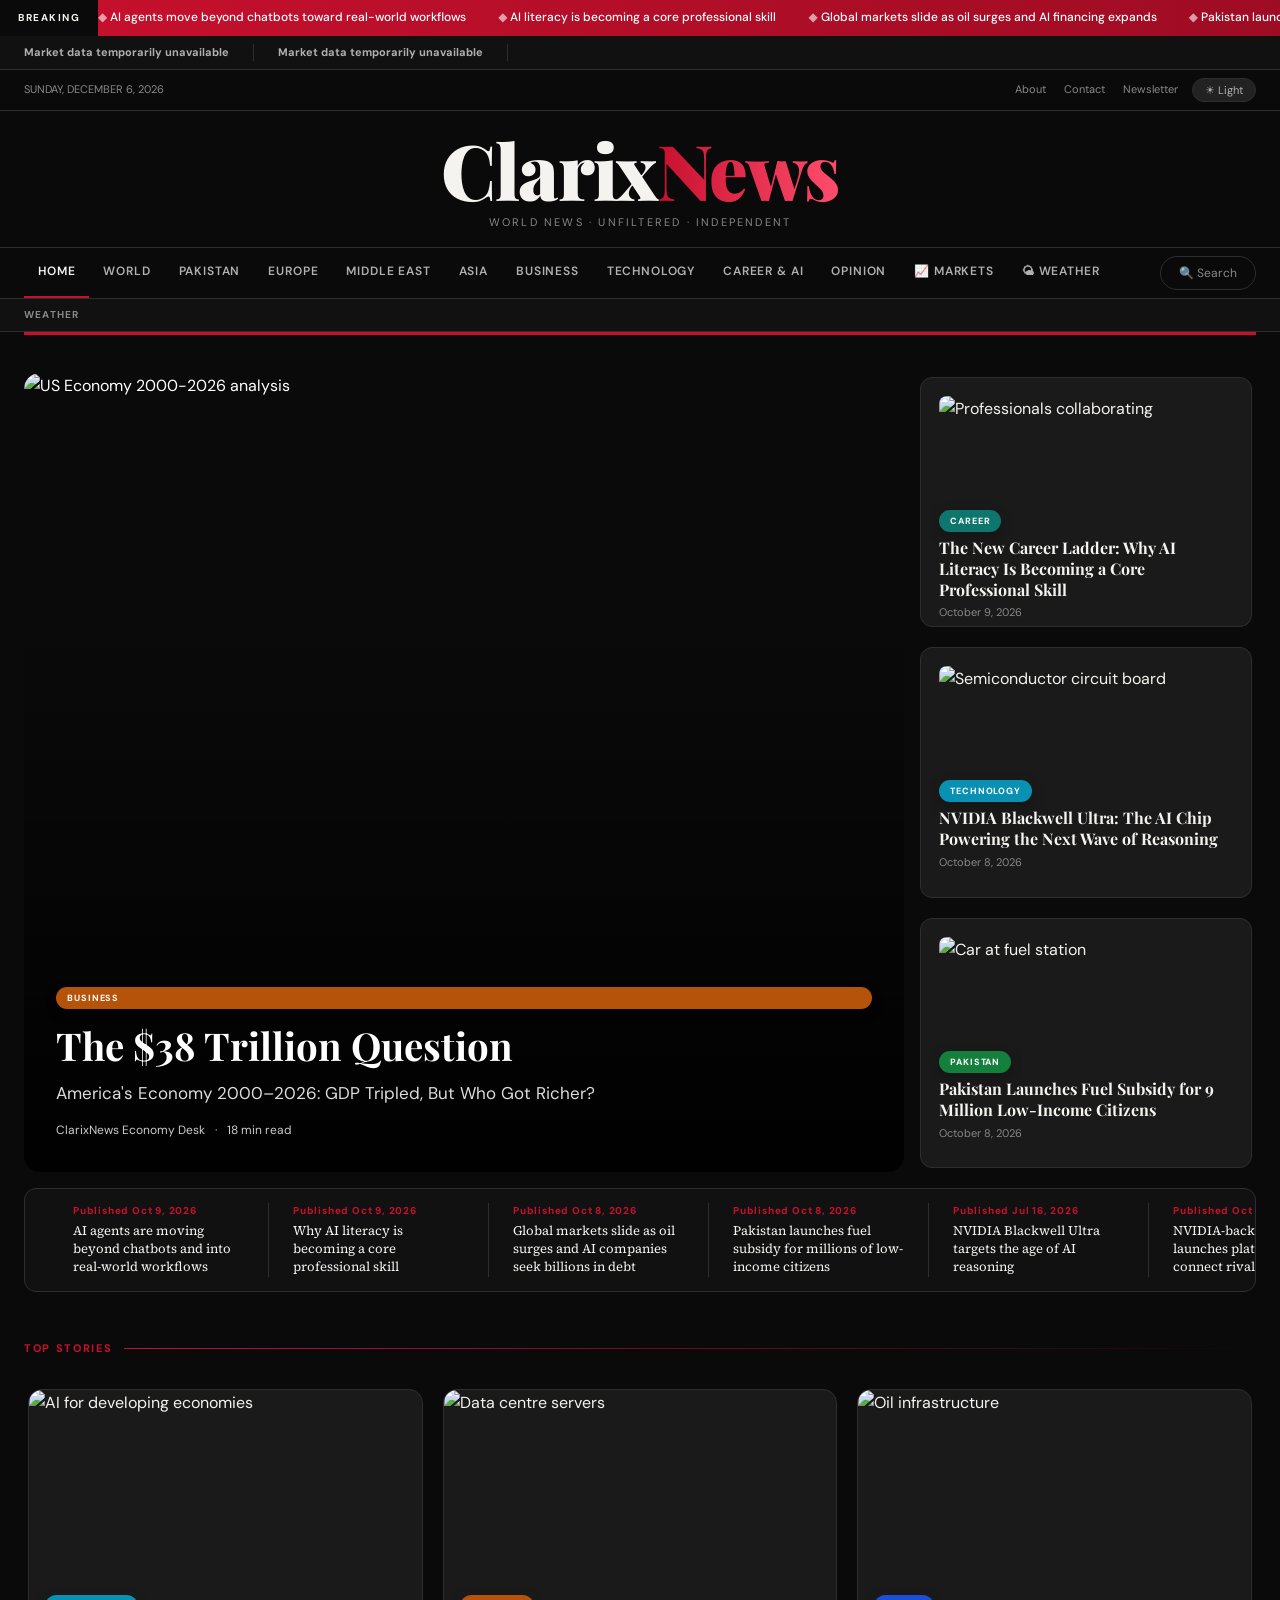
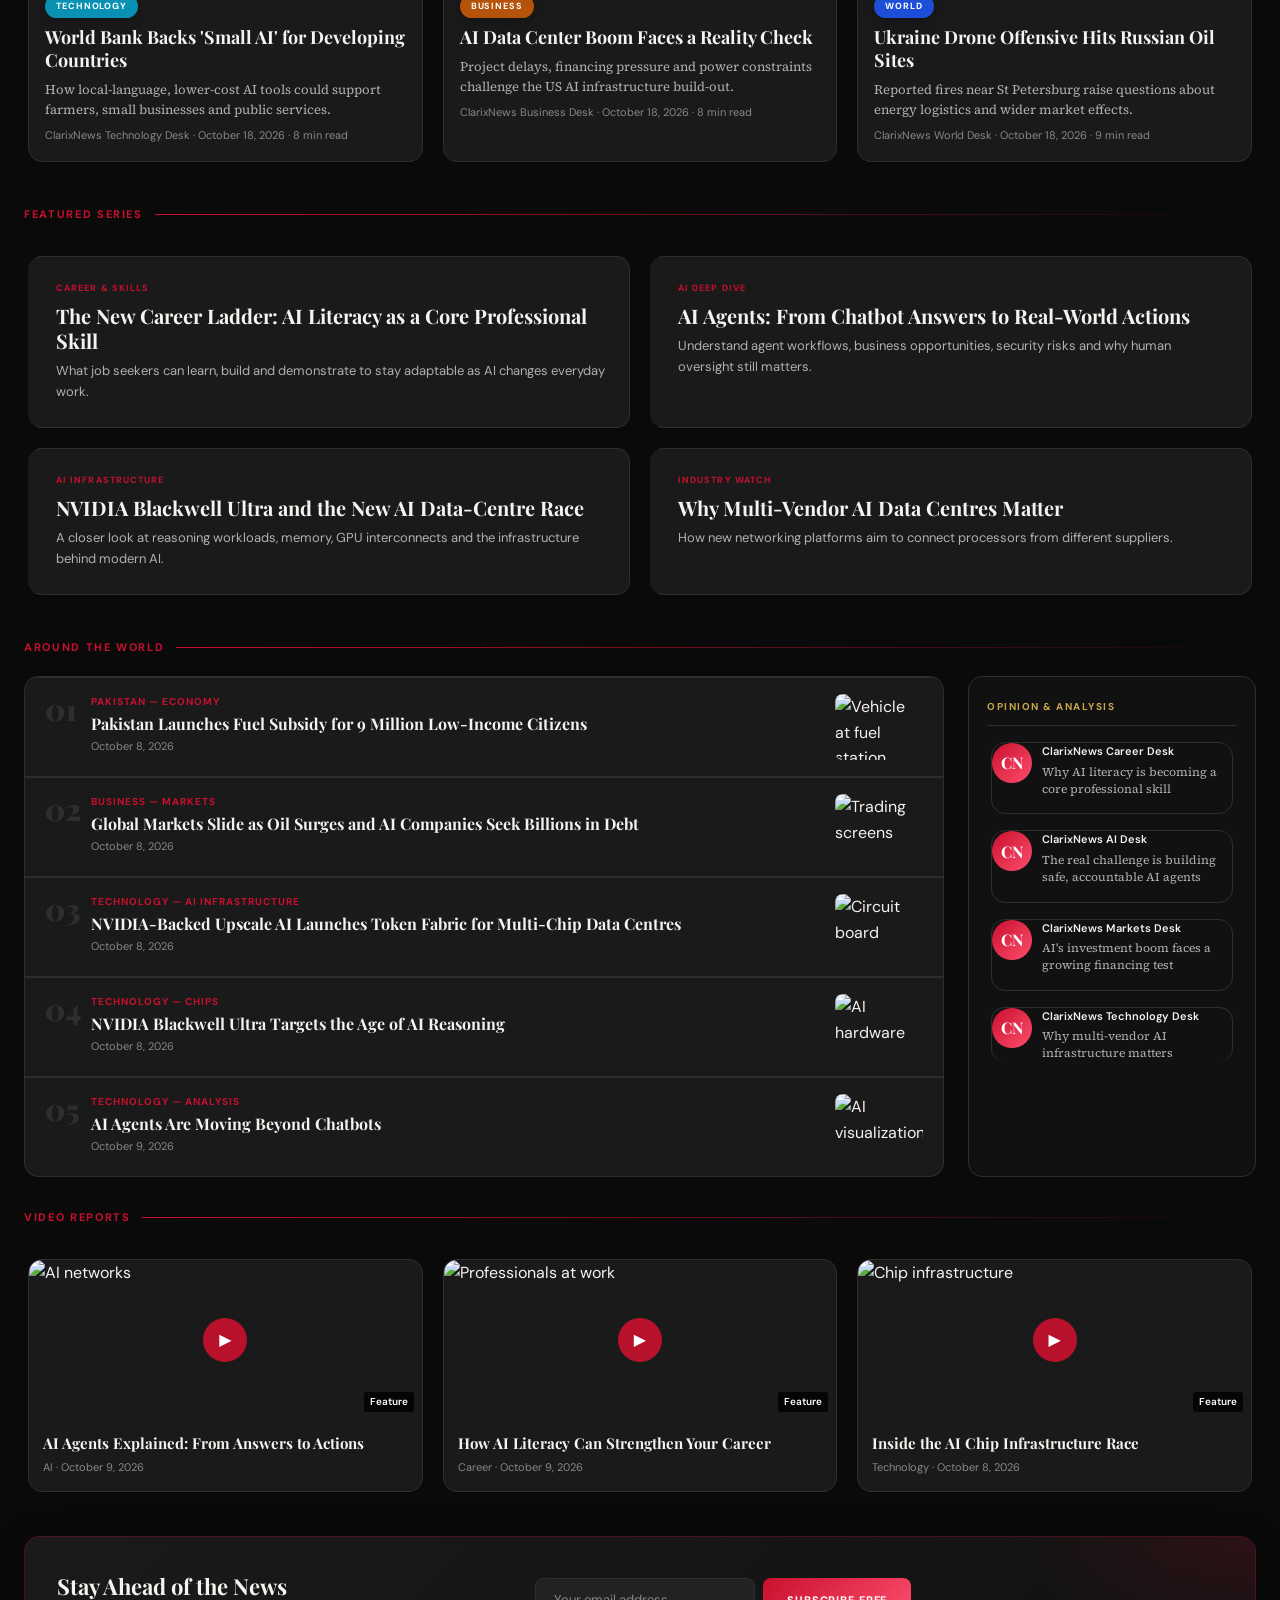
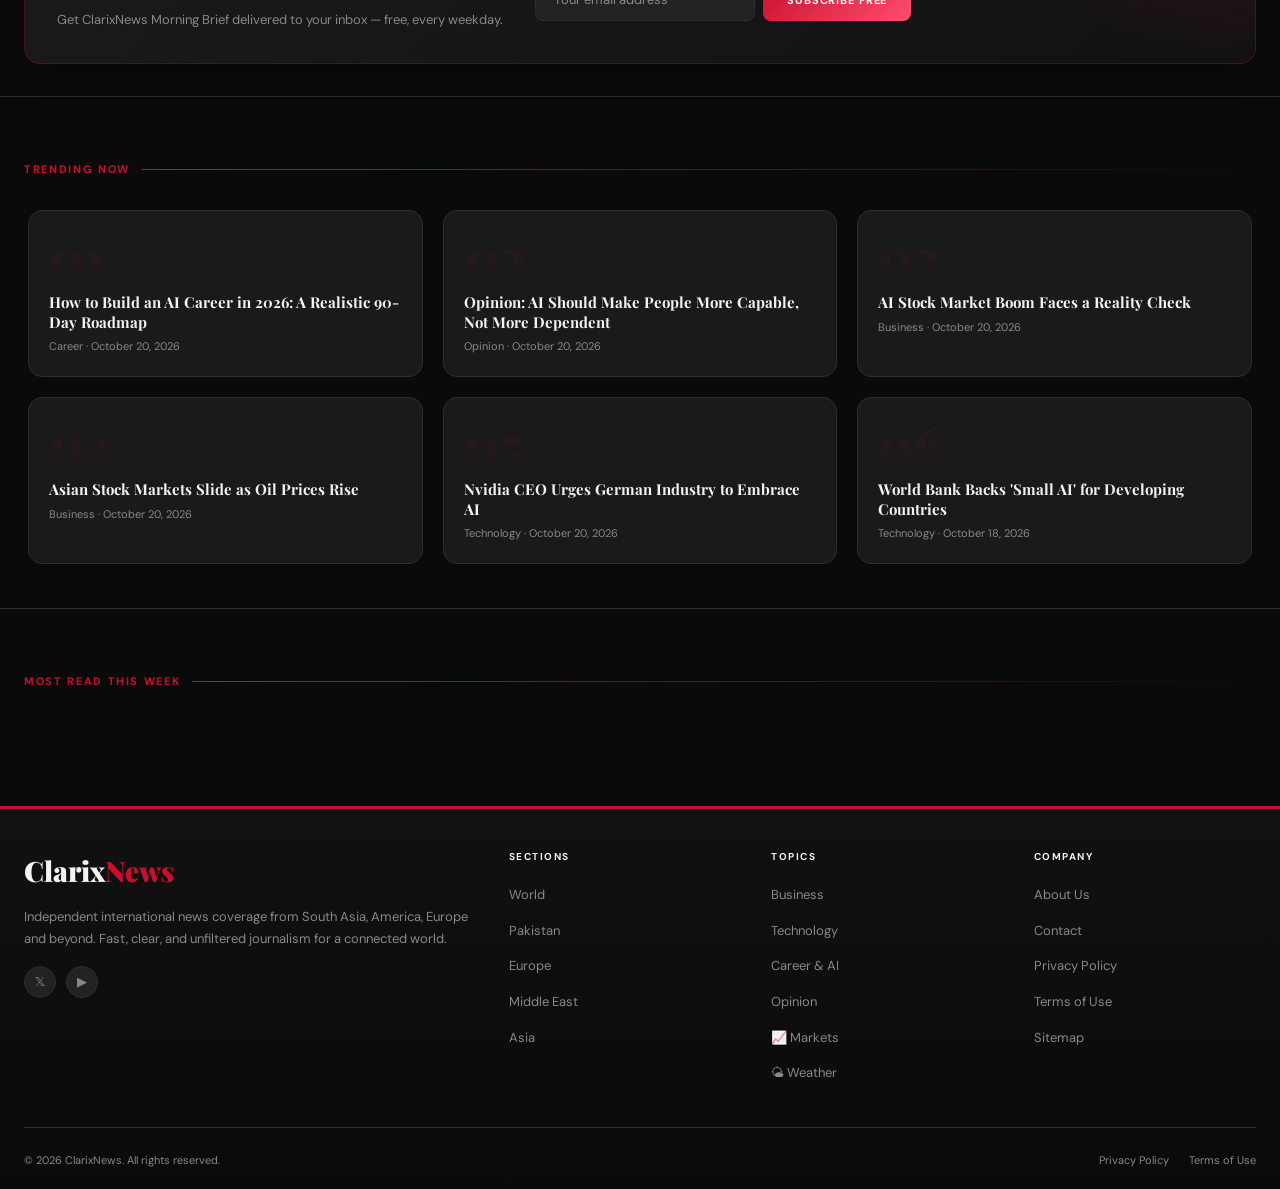
==== commit b47b0614: "Update index.html" ====
--- a/index.html
+++ b/index.html
@@ -5,1065 +5,148 @@
   <meta name="viewport" content="width=device-width, initial-scale=1.0" />
   <title>ClarixNews – World News, Unfiltered</title>
   <meta name="description" content="ClarixNews delivers breaking international news from Pakistan, America, Europe and beyond. Fast. Clear. Unfiltered." />
-  <meta name="keywords" content="world news, international news, Pakistan news, breaking news, politics, business, technology, career, AI, KSE-100, Asia Cup 2026, Global AI Treaty" />
+  <meta name="keywords" content="world news, international news, Pakistan news, breaking news, politics, business, technology, career, AI, KSE-100, US economy 2026" />
   <meta name="author" content="ClarixNews Editorial Team" />
   <meta name="robots" content="index, follow, max-image-preview:large, max-snippet:-1" />
-  <meta name="googlebot" content="index, follow" />
-  <meta name="bingbot" content="index, follow" />
   <link rel="canonical" href="https://clarixnews.vercel.app/" />
-  
   <link rel="alternate" type="application/rss+xml" title="ClarixNews Latest Articles" href="https://clarixnews.vercel.app/rss.xml" />
   <meta name="theme-color" content="#0a0a0a" />
-  <meta name="application-name" content="ClarixNews" />
-
   <link rel="preconnect" href="https://fonts.googleapis.com" />
   <link rel="preconnect" href="https://fonts.gstatic.com" crossorigin />
   <link href="https://fonts.googleapis.com/css2?family=Playfair+Display:wght@700;900&family=Source+Serif+4:opsz,wght@8..60,300;400;600&family=DM+Sans:wght@300;400;500;600&display=swap" rel="stylesheet" />
   <link rel="stylesheet" href="shared.css" />
   <style>
-    /* Skip Link */
-    .skip-link { 
-      position: fixed; 
-      top: 10px; 
-      left: 10px; 
-      z-index: 2000; 
-      transform: translateY(-160%); 
-      padding: 10px 14px; 
-      border-radius: 8px; 
-      background: var(--bg-2); 
-      color: var(--text-1); 
-      border: 2px solid var(--red); 
-      font: 600 13px/1 var(--font-sans); 
-      text-decoration: none; 
-      transition: transform .2s ease; 
-    }
-    .skip-link:focus { 
-      transform: translateY(0); 
-      outline: 3px solid rgba(200,16,46,.35); 
-      outline-offset: 2px; 
-    }
-
-    body {
-      background:
-        radial-gradient(1100px 480px at 85% -10%, rgba(59,130,246,.07), transparent 60%),
-        radial-gradient(900px 420px at 8% -5%, rgba(200,16,46,.06), transparent 60%),
-        radial-gradient(700px 380px at 50% 110%, rgba(139,92,246,.05), transparent 60%),
-        var(--bg-1);
-    }
-
-    /* Hero Section */
-    .hero-border { 
-      border-top: 3px solid var(--red); 
-      padding-top: 28px; 
-    }
-    
-    .hero-grid { 
-      display: grid; 
-      grid-template-columns: 1fr 340px; 
-      gap: 12px; 
-      background: transparent; 
-      margin: 10px 0; 
-    }
-
-    .hero-main { 
-      position: relative; 
-      min-height: 500px; 
-      overflow: hidden; 
-      cursor: pointer; 
-      border-radius: 16px; 
-      transition: transform .3s ease;
-      display: block;
-      text-decoration: none;
-      color: #fff;
-    }
-    
-    .hero-main:hover { 
-      transform: scale(1.01); 
-    }
-    
-    .hero-main:hover .hm-img { 
-      transform: scale(1.06); 
-    }
-    
-    .hm-img { 
-      position: absolute; 
-      inset: 0; 
-      transition: transform .6s; 
-    }
-    
-    .hm-img img {
-      width: 100%;
-      height: 100%;
-      object-fit: cover;
-    }
-
-    .hero-overlay { 
-      position: absolute; 
-      inset: 0; 
-      background: linear-gradient(180deg, transparent 30%, rgba(0,0,0,.95) 100%); 
-      padding: 32px;
-      display: flex;
-      flex-direction: column;
-      justify-content: flex-end;
-      gap: 16px;
-    }
-
-    .hero-content { 
-      position: absolute; 
-      bottom: 0; 
-      left: 0; 
-      right: 0; 
-      padding: 28px; 
-    }
-
-    .hero-title { 
-      font-family: var(--font-display); 
-      font-size: clamp(24px,3vw,40px); 
-      font-weight: 700; 
-      line-height: 1.15; 
-      color: #fff; 
-      margin: 0; 
-    }
-
-    .hero-subtitle {
-      font-size: clamp(14px, 2vw, 18px);
-      line-height: 1.5;
-      color: #ddd;
-      margin: 0;
-    }
-
-    .hero-meta { 
-      font-size: 12px; 
-      color: #ccc; 
-      display: flex; 
-      gap: 10px; 
-      align-items: center;
-      margin-top: 8px;
-    }
-
-    .hero-side { 
-      background: transparent; 
-      display: flex; 
-      flex-direction: column; 
-      gap: 12px; 
-    }
-
-    .side-story { 
-      flex: 1; 
-      padding: 18px; 
-      border-radius: 12px; 
-      border: 1px solid var(--border); 
-      background: var(--bg-3); 
-      cursor: pointer; 
-      transition: all .25s ease; 
-      overflow: hidden;
-      text-decoration: none;
-      color: inherit;
-    }
-
-    .side-story:hover { 
-      background: var(--bg-4); 
-      transform: translateY(-3px); 
-      box-shadow: 0 14px 30px rgba(0,0,0,.3); 
-      border-color: rgba(59,130,246,.5); 
-    }
-
-    .side-img { 
-      height: 100px; 
-      overflow: hidden; 
-      margin-bottom: 10px; 
-      border-radius: 8px; 
-    }
-
-    .side-img img { 
-      transition: transform .4s;
-      width: 100%;
-      height: 100%;
-      object-fit: cover;
-    }
-
-    .side-story:hover .side-img img { 
-      transform: scale(1.05); 
-    }
-
-    .side-title { 
-      font-family: var(--font-display); 
-      font-size: 16px; 
-      font-weight: 700; 
-      line-height: 1.3; 
-      color: var(--text-1); 
-      margin: 6px 0 4px; 
-    }
-
-    .side-meta { 
-      font-size: 11px; 
-      color: var(--text-3); 
-    }
-
-    /* Latest Strip */
-    .latest-strip { 
-      background: var(--bg-2); 
-      border-radius: 12px; 
-      border: 1px solid var(--border); 
-      padding: 14px 0; 
-      margin: 16px 0; 
-    }
-
-    .latest-inner { 
-      max-width: 1280px; 
-      margin: 0 auto; 
-      padding: 0 24px; 
-      display: flex; 
-      overflow-x: auto; 
-      scrollbar-width: none; 
-      gap: 0; 
-    }
-
-    .latest-inner::-webkit-scrollbar { 
-      display: none; 
-    }
-
-    .latest-item { 
-      flex-shrink: 0; 
-      padding: 0 24px; 
-      border-right: 1px solid var(--border); 
-      max-width: 210px; 
-      cursor: pointer; 
-      transition: opacity .2s;
-      text-decoration: none;
-      color: inherit;
-    }
-
-    .latest-item:hover { 
-      opacity: .8; 
-    }
-
-    .latest-item:last-child { 
-      border-right: none; 
-    }
-
-    .latest-time { 
-      font-size: 10px; 
-      color: var(--red); 
-      font-weight: 700; 
-      letter-spacing: .08em; 
-      margin-bottom: 3px; 
-    }
-
-    .latest-headline { 
-      font-family: var(--font-serif); 
-      font-size: 13px; 
-      line-height: 1.4; 
-      color: var(--text-1); 
-    }
-
-    .latest-item:hover .latest-headline { 
-      color: var(--red); 
-    }
-
-    /* Grids */
-    .top-grid { 
-      display: grid; 
-      grid-template-columns: repeat(3,1fr); 
-      gap: 12px; 
-      background: transparent; 
-      padding: 8px 0; 
-    }
-
-    .world-section { 
-      display: grid; 
-      grid-template-columns: 1fr 300px; 
-      gap: 12px; 
-      background: transparent; 
-      margin-top: 12px; 
-    }
-
-    .world-list { 
-      background: var(--bg-3); 
-      border-radius: 14px; 
-      border: 1px solid var(--border); 
-      overflow: hidden; 
-    }
-
-    .world-item { 
-      display: flex; 
-      gap: 14px; 
-      padding: 16px 20px; 
-      border-bottom: 1px solid var(--border); 
-      cursor: pointer; 
-      transition: all .2s; 
-      align-items: flex-start;
-      text-decoration: none;
-      color: inherit;
-    }
-
-    .world-item:hover { 
-      background: var(--bg-4); 
-      transform: translateX(4px); 
-    }
-
-    .world-item:last-child { 
-      border-bottom: none; 
-    }
-
-    .world-num { 
-      font-family: var(--font-display); 
-      font-size: 30px; 
-      font-weight: 900; 
-      color: var(--border); 
-      line-height: 1; 
-      flex-shrink: 0; 
-      width: 32px; 
-    }
-
-    .world-body { 
-      flex: 1; 
-    }
-
-    .world-cat { 
-      font-size: 10px; 
-      color: var(--red); 
-      font-weight: 700; 
-      letter-spacing: .1em; 
-      text-transform: uppercase; 
-      margin-bottom: 4px; 
-    }
-
-    .world-title { 
-      font-family: var(--font-display); 
-      font-size: 16px; 
-      font-weight: 700; 
-      line-height: 1.3; 
-      color: var(--text-1); 
-      margin-bottom: 3px; 
-    }
-
-    .world-meta { 
-      font-size: 11px; 
-      color: var(--text-3); 
-    }
-
-    .world-img { 
-      width: 88px; 
-      height: 66px; 
-      flex-shrink: 0; 
-      overflow: hidden; 
-      border-radius: 8px; 
-    }
-
-    .world-img img {
-      width: 100%;
-      height: 100%;
-      object-fit: cover;
-    }
-
-    .sidebar { 
-      background: var(--bg-2); 
-      padding: 22px 18px; 
-      border-radius: 14px; 
-      border: 1px solid var(--border); 
-      margin-left: 0; 
-    }
-
-    .sidebar-title { 
-      font-size: 10px; 
-      font-weight: 700; 
-      letter-spacing: .15em; 
-      text-transform: uppercase; 
-      color: var(--gold); 
-      border-bottom: 1px solid var(--border); 
-      padding-bottom: 10px; 
-      margin-bottom: 16px; 
-    }
-
-    .opinion-item { 
-      display: flex; 
-      gap: 10px; 
-      margin-bottom: 16px; 
-      padding-bottom: 16px; 
-      border-bottom: 1px solid var(--border); 
-      cursor: pointer; 
-      transition: all .2s;
-      text-decoration: none;
-      color: inherit;
-    }
-
-    .opinion-item:last-child { 
-      border-bottom: none; 
-      margin-bottom: 0; 
-      padding-bottom: 0; 
-    }
-
-    .opinion-item:hover { 
-      transform: translateX(3px); 
-    }
-
-    .opinion-av { 
-      width: 40px; 
-      height: 40px; 
-      border-radius: 50%; 
-      background: linear-gradient(135deg, var(--red), #ff4d6d); 
-      display: flex; 
-      align-items: center; 
-      justify-content: center; 
-      font-family: var(--font-display); 
-      font-size: 16px; 
-      font-weight: 700; 
-      color: #fff; 
-      flex-shrink: 0; 
-      box-shadow: 0 6px 14px rgba(200,16,46,.3); 
-    }
-
-    .opinion-author { 
-      font-size: 11px; 
-      font-weight: 600; 
-      color: var(--text-1); 
-      margin-bottom: 3px; 
-    }
-
-    .opinion-headline { 
-      font-family: var(--font-serif); 
-      font-size: 12px; 
-      line-height: 1.4; 
-      color: var(--text-2); 
-    }
-
-    .opinion-item:hover .opinion-headline { 
-      color: var(--text-1); 
-    }
-
-    /* Trending */
-    .trending-bg { 
-      background: transparent; 
-      padding: 32px 0; 
-      border-top: 1px solid var(--border); 
-    }
-
-    .trending-grid { 
-      display: grid; 
-      grid-template-columns: repeat(3,1fr); 
-      gap: 12px; 
-      background: transparent; 
-      margin-top: 20px; 
-      padding: 8px 0; 
-    }
-
-    .trending-card { 
-      background: var(--bg-3); 
-      padding: 20px; 
-      cursor: pointer; 
-      transition: all .25s ease; 
-      border-radius: 14px; 
-      border: 1px solid var(--border); 
-      position: relative; 
-      overflow: hidden;
-      text-decoration: none;
-      color: inherit;
-    }
-
-    .trending-card:hover { 
-      background: var(--bg-4); 
-      transform: translateY(-5px); 
-      box-shadow: 0 18px 40px rgba(0,0,0,.35); 
-      border-color: rgba(200,16,46,.5); 
-    }
-
-    .trending-num { 
-      font-family: var(--font-display); 
-      font-size: 52px; 
-      font-weight: 900; 
-      opacity: .15; 
-      line-height: 1; 
-      margin-bottom: 8px; 
-      background: linear-gradient(180deg, var(--red), transparent); 
-      -webkit-background-clip: text; 
-      background-clip: text; 
-      -webkit-text-fill-color: transparent; 
-    }
-
-    .trending-title { 
-      font-family: var(--font-display); 
-      font-size: 15px; 
-      font-weight: 700; 
-      line-height: 1.3; 
-      color: var(--text-1); 
-      margin-bottom: 6px; 
-    }
-
-    .trending-meta { 
-      font-size: 11px; 
-      color: var(--text-3); 
-    }
-
-    /* Series */
-    .series-grid { 
-      display: grid; 
-      grid-template-columns: repeat(2,1fr); 
-      gap: 12px; 
-      background: transparent; 
-      padding: 8px 0; 
-    }
-
-    .series-card { 
-      background: var(--bg-3); 
-      padding: 24px; 
-      cursor: pointer; 
-      transition: all .25s ease; 
-      border-radius: 14px; 
-      border: 1px solid var(--border); 
-      border-left: 4px solid transparent;
-      text-decoration: none;
-      color: inherit;
-    }
-
-    .series-card:hover { 
-      background: var(--bg-4); 
-      border-left-color: var(--red); 
-      transform: translateY(-3px); 
-      box-shadow: 0 14px 30px rgba(0,0,0,.3); 
-    }
-
-    .series-tag { 
-      font-size: 9px; 
-      font-weight: 700; 
-      letter-spacing: .12em; 
-      text-transform: uppercase; 
-      color: var(--red); 
-      margin-bottom: 8px; 
-    }
-
-    .series-title { 
-      font-family: var(--font-display); 
-      font-size: 20px; 
-      font-weight: 700; 
-      line-height: 1.25; 
-      color: var(--text-1); 
-      margin-bottom: 8px; 
-    }
-
-    .series-desc { 
-      font-size: 13px; 
-      color: var(--text-2); 
-      line-height: 1.6; 
-    }
-
-    /* Weather */
-    .weather-bar { 
-      background: var(--bg-2); 
-      border-bottom: 1px solid var(--border); 
-      padding: 8px 0; 
-    }
-
-    .weather-inner { 
-      max-width: 1280px; 
-      margin: 0 auto; 
-      padding: 0 24px; 
-      display: flex; 
-      align-items: center; 
-      gap: 4px; 
-    }
-
-    .weather-label { 
-      font-size: 10px; 
-      font-weight: 700; 
-      letter-spacing: .12em; 
-      text-transform: uppercase; 
-      color: var(--text-3); 
-      margin-right: 12px; 
-      flex-shrink: 0; 
-    }
-
-    .weather-item { 
-      display: flex; 
-      align-items: center; 
-      gap: 6px; 
-      padding: 0 16px; 
-      border-right: 1px solid var(--border); 
-      font-size: 12px; 
-      transition: opacity .2s;
-      text-decoration: none;
-      color: inherit;
-    }
-
-    .weather-item:hover { 
-      opacity: .8; 
-    }
-
-    .weather-item:last-child { 
-      border-right: none; 
-    }
-
-    .weather-city { 
-      color: var(--text-3); 
-      font-size: 11px; 
-    }
-
-    .weather-icon { 
-      font-size: 14px; 
-    }
-
-    .weather-temp { 
-      font-weight: 600; 
-      color: var(--text-1); 
-    }
-
-    /* Video */
-    .video-grid { 
-      display: grid; 
-      grid-template-columns: 1fr 1fr 1fr; 
-      gap: 12px; 
-      background: transparent; 
-      padding: 8px 0; 
-    }
-
-    .video-card { 
-      background: var(--bg-3); 
-      cursor: pointer; 
-      overflow: hidden; 
-      border-radius: 14px; 
-      border: 1px solid var(--border); 
-      transition: all .25s ease;
-      text-decoration: none;
-      color: inherit;
-    }
-
-    .video-card:hover { 
-      transform: translateY(-5px); 
-      box-shadow: 0 18px 40px rgba(0,0,0,.35); 
-      border-color: rgba(200,16,46,.5); 
-    }
-
-    .video-thumb { 
-      position: relative; 
-      height: 160px; 
-      overflow: hidden; 
-    }
-
-    .video-thumb img { 
-      transition: transform .4s;
-      width: 100%;
-      height: 100%;
-      object-fit: cover;
-    }
-
-    .video-card:hover .video-thumb img { 
-      transform: scale(1.08); 
-    }
-
-    .video-play { 
-      position: absolute; 
-      top: 50%; 
-      left: 50%; 
-      transform: translate(-50%,-50%); 
-      width: 44px; 
-      height: 44px; 
-      background: rgba(200,16,46,.9); 
-      border-radius: 50%; 
-      display: flex; 
-      align-items: center; 
-      justify-content: center; 
-      font-size: 16px; 
-      color: #fff; 
-      transition: transform .2s; 
-      box-shadow: 0 8px 20px rgba(200,16,46,.4); 
-    }
-
-    .video-card:hover .video-play { 
-      transform: translate(-50%,-50%) scale(1.1); 
-    }
-
-    .video-duration { 
-      position: absolute; 
-      bottom: 8px; 
-      right: 8px; 
-      background: rgba(0,0,0,.8); 
-      color: #fff; 
-      font-size: 10px; 
-      padding: 2px 6px; 
-      font-weight: 600; 
-      border-radius: 3px; 
-    }
-
-    .video-body { 
-      padding: 14px; 
-    }
-
-    .video-title { 
-      font-family: var(--font-display); 
-      font-size: 15px; 
-      font-weight: 700; 
-      line-height: 1.3; 
-      color: var(--text-1); 
-      margin-bottom: 6px; 
-    }
-
-    .video-meta { 
-      font-size: 11px; 
-      color: var(--text-3); 
-    }
-
-    /* Search */
-    .search-overlay { 
-      display: none; 
-      position: fixed; 
-      inset: 0; 
-      background: rgba(0,0,0,.85); 
-      z-index: 1000; 
-      align-items: flex-start; 
-      justify-content: center; 
-      padding-top: 80px; 
-    }
-
-    .search-box { 
-      background: var(--bg-2); 
-      width: 100%; 
-      max-width: 640px; 
-      border-top: 3px solid var(--red); 
-      border-radius: 12px; 
-      overflow: hidden; 
-    }
-
-    .search-header { 
-      display: flex; 
-      align-items: center; 
-      padding: 0 20px; 
-      border-bottom: 1px solid var(--border); 
-    }
-
-    .search-header input { 
-      flex: 1; 
-      background: none; 
-      border: none; 
-      color: var(--text-1); 
-      font-size: 20px; 
-      padding: 20px 0; 
-      outline: none; 
-      font-family: var(--font-sans); 
-    }
-
-    .search-header input::placeholder { 
-      color: var(--text-3); 
-    }
-
-    .search-close { 
-      background: none; 
-      border: none; 
-      color: var(--text-3); 
-      font-size: 24px; 
-      padding: 8px; 
-      transition: color .2s; 
-      cursor: pointer; 
-    }
-
-    .search-close:hover { 
-      color: var(--text-1); 
-    }
-
-    .search-hints { 
-      padding: 16px 20px; 
-      font-size: 12px; 
-      color: var(--text-3); 
-    }
-
-    .search-hints strong { 
-      color: var(--text-2); 
-      display: block; 
-      margin-bottom: 8px; 
-    }
-
-    .search-hints span { 
-      display: inline-block; 
-      background: var(--bg-4); 
-      padding: 6px 14px; 
-      margin: 3px; 
-      border-radius: 20px; 
-      cursor: pointer; 
-      transition: all .2s; 
-      font-size: 11px; 
-      font-weight: 600; 
-    }
-
-    .search-hints span:hover { 
-      background: var(--red); 
-      color: #fff; 
-      transform: translateY(-2px); 
-    }
-
-    /* Cards */
-    .card { 
-      border-radius: 14px; 
-      border: 1px solid var(--border); 
-      margin: 4px; 
-      transition: all .25s ease; 
-      overflow: hidden;
-      text-decoration: none;
-      color: inherit;
-    }
-
-    .card:hover { 
-      transform: translateY(-5px); 
-      box-shadow: 0 18px 40px rgba(0,0,0,.35); 
-      border-color: rgba(200,16,46,.5); 
-    }
-
-    .card:hover .card-img img { 
-      transform: scale(1.06); 
-    }
-
-    .card-img { 
-      overflow: hidden; 
-    }
-
-    .card-img img { 
-      transition: transform .4s;
-      width: 100%;
-      height: 100%;
-      object-fit: cover;
-    }
-
-    .card-body {
-      padding: 16px;
-    }
-
-    .card-title {
-      font-family: var(--font-display);
-      font-size: 18px;
-      font-weight: 700;
-      line-height: 1.3;
-      color: var(--text-1);
-      margin: 8px 0;
-    }
-
-    .card-excerpt {
-      font-size: 13px;
-      color: var(--text-2);
-      line-height: 1.5;
-      margin-bottom: 8px;
-    }
-
-    .card-meta {
-      font-size: 11px;
-      color: var(--text-3);
-    }
-
-    .cat-pill { 
-      border-radius: 20px !important; 
-      padding: 4px 11px !important; 
-      letter-spacing: .1em !important; 
-      font-size: 9px !important; 
-      box-shadow: 0 4px 12px rgba(0,0,0,.25); 
-    }
-
-    .section-label::after { 
-      background: linear-gradient(90deg, var(--red), transparent) !important; 
-    }
-
-    /* Newsletter */
-    .newsletter { 
-      border-radius: 16px !important; 
-      border: 1px solid rgba(200,16,46,.3) !important; 
-      background: linear-gradient(135deg, var(--bg-3), var(--bg-2)) !important; 
-      padding: 32px !important; 
-      position: relative; 
-      overflow: hidden; 
-      box-shadow: 0 20px 50px rgba(0,0,0,.3); 
-      margin: 32px 0; 
-    }
-
-    .newsletter::before { 
-      content: ''; 
-      position: absolute; 
-      inset: 0; 
-      background: radial-gradient(400px 200px at 100% 0%, rgba(200,16,46,.15), transparent 60%); 
-      pointer-events: none; 
-    }
-
-    .newsletter-form input { 
-      border-radius: 8px !important; 
-      padding: 12px 18px !important; 
-    }
-
-    .newsletter-form button { 
-      border-radius: 8px !important; 
-      background: linear-gradient(135deg, #c8102e, #ff4d6d) !important; 
-      padding: 12px 24px !important; 
-      transition: all .2s; 
-    }
-
-    .newsletter-form button:hover { 
-      transform: translateY(-2px); 
-      box-shadow: 0 12px 28px rgba(200,16,46,.4); 
-    }
-
-    /* Misc */
-    .logo span { 
-      background: linear-gradient(90deg, #c8102e, #ff4d6d); 
-      -webkit-background-clip: text; 
-      background-clip: text; 
-      -webkit-text-fill-color: transparent; 
-    }
-
-    .search-btn { 
-      border-radius: 20px !important; 
-      padding: 8px 18px !important; 
-      transition: all .2s; 
-    }
-
-    .search-btn:hover { 
-      background: var(--red) !important; 
-      border-color: var(--red) !important; 
-      color: #fff !important; 
-    }
-
-    .ticker-bar { 
-      background: linear-gradient(90deg, #c8102e, #9e0c23, #c8102e); 
-      background-size: 200% 100%; 
-      animation: tickerPulse 8s ease-in-out infinite; 
-    }
-
-    @keyframes tickerPulse { 
-      0%, 100% { background-position: 0% 50%; } 
-      50% { background-position: 100% 50%; } 
-    }
-
-    footer { 
-      border-radius: 0; 
-      background: linear-gradient(180deg, var(--bg-2), var(--bg-1)); 
-    }
-
-    .footer-social a { 
-      border-radius: 50% !important; 
-      transition: all .2s; 
-    }
-
-    .footer-social a:hover { 
-      transform: translateY(-3px); 
-      background: var(--red); 
-      border-color: var(--red); 
-      color: #fff; 
-    }
-
-    .reveal { 
-      opacity: 0; 
-      transform: translateY(20px); 
-      transition: opacity .7s ease, transform .7s ease; 
-    }
-
-    .reveal.in { 
-      opacity: 1; 
-      transform: none; 
-    }
-
-    /* Loading skeleton */
-    .skeleton {
-      background: linear-gradient(90deg, var(--bg-3) 25%, var(--bg-4) 50%, var(--bg-3) 75%);
-      background-size: 200% 100%;
-      animation: skeleton-loading 1.5s ease-in-out infinite;
-      border-radius: 8px;
-    }
-
-    @keyframes skeleton-loading {
-      0% { background-position: 200% 0; }
-      100% { background-position: -200% 0; }
-    }
-
-    /* Responsive */
-    @media(max-width:900px) {
-      .hero-grid { grid-template-columns: 1fr; }
-      .hero-side { flex-direction: row; }
-      .side-story { flex: 1; }
-      .top-grid { grid-template-columns: 1fr; }
-      .world-section { grid-template-columns: 1fr; }
-      .trending-grid { grid-template-columns: 1fr 1fr; }
-      .video-grid { grid-template-columns: 1fr 1fr; }
-      .series-grid { grid-template-columns: 1fr; }
-    }
-
-    @media(max-width:768px) {
-      .hero-main {
-        min-height: 400px;
-      }
-      .hero-overlay {
-        padding: 24px;
-        gap: 12px;
-      }
-    }
-
-    @media(max-width:600px) {
-      .hero-side { flex-direction: column; }
-      .trending-grid { grid-template-columns: 1fr; }
-      .video-grid { grid-template-columns: 1fr; }
-      .card, .series-card, .trending-card, .video-card { margin: 2px; border-radius: 10px; }
-      .newsletter { padding: 22px !important; }
-    }
+    .skip-link{position:fixed;top:-120px;left:16px;z-index:9999;background:var(--red);color:#fff;padding:9px 18px;border-radius:8px;font:700 12px/1 var(--font-sans);text-decoration:none;transition:top .25s ease;}
+    .skip-link:focus{top:16px;outline:3px solid rgba(200,16,46,.35);}
+    body{background:radial-gradient(1100px 480px at 85% -10%,rgba(59,130,246,.07),transparent 60%),radial-gradient(900px 420px at 8% -5%,rgba(200,16,46,.06),transparent 60%),radial-gradient(700px 380px at 50% 110%,rgba(139,92,246,.05),transparent 60%),var(--bg-1);}
+    .hero-border{border-top:3px solid var(--red);padding-top:28px;}
+    .hero-grid{display:grid;grid-template-columns:1fr 340px;gap:12px;margin:10px 0;}
+    .hero-main{position:relative;min-height:500px;overflow:hidden;border-radius:16px;display:block;text-decoration:none;color:#fff;transition:transform .3s ease;}
+    .hero-main:hover{transform:scale(1.01);}
+    .hero-main:hover .hm-img img{transform:scale(1.06);}
+    .hm-img{position:absolute;inset:0;overflow:hidden;}
+    .hm-img img{width:100%;height:100%;object-fit:cover;transition:transform .6s;}
+    .hero-overlay{position:absolute;inset:0;background:linear-gradient(180deg,transparent 30%,rgba(0,0,0,.95) 100%);padding:32px;display:flex;flex-direction:column;justify-content:flex-end;gap:14px;}
+    .hero-title{font-family:var(--font-display);font-size:clamp(24px,3vw,40px);font-weight:700;line-height:1.15;color:#fff;margin:0;}
+    .hero-subtitle{font-size:clamp(14px,2vw,17px);line-height:1.5;color:#ddd;margin:0;}
+    .hero-meta{font-size:12px;color:#ccc;display:flex;gap:10px;align-items:center;}
+    .hero-side{display:flex;flex-direction:column;gap:12px;}
+    .side-story{flex:1;padding:18px;border-radius:12px;border:1px solid var(--border);background:var(--bg-3);transition:all .25s ease;overflow:hidden;text-decoration:none;color:inherit;display:block;}
+    .side-story:hover{background:var(--bg-4);transform:translateY(-3px);box-shadow:0 14px 30px rgba(0,0,0,.3);border-color:rgba(59,130,246,.5);}
+    .side-img{height:100px;overflow:hidden;margin-bottom:10px;border-radius:8px;}
+    .side-img img{width:100%;height:100%;object-fit:cover;transition:transform .4s;}
+    .side-story:hover .side-img img{transform:scale(1.05);}
+    .side-title{font-family:var(--font-display);font-size:16px;font-weight:700;line-height:1.3;color:var(--text-1);margin:6px 0 4px;}
+    .side-meta{font-size:11px;color:var(--text-3);}
+    .latest-strip{background:var(--bg-2);border-radius:12px;border:1px solid var(--border);padding:14px 0;margin:16px 0;}
+    .latest-inner{max-width:1280px;margin:0 auto;padding:0 24px;display:flex;overflow-x:auto;scrollbar-width:none;}
+    .latest-inner::-webkit-scrollbar{display:none;}
+    .latest-item{flex-shrink:0;padding:0 24px;border-right:1px solid var(--border);max-width:220px;text-decoration:none;color:inherit;transition:opacity .2s;}
+    .latest-item:hover{opacity:.8;}
+    .latest-item:last-child{border-right:none;}
+    .latest-time{font-size:10px;color:var(--red);font-weight:700;letter-spacing:.08em;margin-bottom:3px;}
+    .latest-headline{font-family:var(--font-serif);font-size:13px;line-height:1.4;color:var(--text-1);}
+    .latest-item:hover .latest-headline{color:var(--red);}
+    .top-grid{display:grid;grid-template-columns:repeat(3,1fr);gap:12px;padding:8px 0;}
+    .world-section{display:grid;grid-template-columns:1fr 300px;gap:12px;margin-top:12px;}
+    .world-list{background:var(--bg-3);border-radius:14px;border:1px solid var(--border);overflow:hidden;}
+    .world-item{display:flex;gap:14px;padding:16px 20px;border-bottom:1px solid var(--border);transition:all .2s;align-items:flex-start;text-decoration:none;color:inherit;}
+    .world-item:hover{background:var(--bg-4);transform:translateX(4px);}
+    .world-item:last-child{border-bottom:none;}
+    .world-num{font-family:var(--font-display);font-size:30px;font-weight:900;color:var(--border);line-height:1;flex-shrink:0;width:32px;}
+    .world-body{flex:1;}
+    .world-cat{font-size:10px;color:var(--red);font-weight:700;letter-spacing:.1em;text-transform:uppercase;margin-bottom:4px;}
+    .world-title{font-family:var(--font-display);font-size:16px;font-weight:700;line-height:1.3;color:var(--text-1);margin-bottom:3px;}
+    .world-meta{font-size:11px;color:var(--text-3);}
+    .world-img{width:88px;height:66px;flex-shrink:0;overflow:hidden;border-radius:8px;}
+    .world-img img{width:100%;height:100%;object-fit:cover;}
+    .sidebar{background:var(--bg-2);padding:22px 18px;border-radius:14px;border:1px solid var(--border);}
+    .sidebar-title{font-size:10px;font-weight:700;letter-spacing:.15em;text-transform:uppercase;color:var(--gold);border-bottom:1px solid var(--border);padding-bottom:10px;margin-bottom:16px;}
+    .opinion-item{display:flex;gap:10px;margin-bottom:16px;padding-bottom:16px;border-bottom:1px solid var(--border);transition:all .2s;text-decoration:none;color:inherit;}
+    .opinion-item:last-child{border-bottom:none;margin-bottom:0;padding-bottom:0;}
+    .opinion-item:hover{transform:translateX(3px);}
+    .opinion-av{width:40px;height:40px;border-radius:50%;background:linear-gradient(135deg,var(--red),#ff4d6d);display:flex;align-items:center;justify-content:center;font-family:var(--font-display);font-size:16px;font-weight:700;color:#fff;flex-shrink:0;}
+    .opinion-author{font-size:11px;font-weight:600;color:var(--text-1);margin-bottom:3px;}
+    .opinion-headline{font-family:var(--font-serif);font-size:12px;line-height:1.4;color:var(--text-2);}
+    .trending-bg{padding:32px 0;border-top:1px solid var(--border);}
+    .trending-grid{display:grid;grid-template-columns:repeat(3,1fr);gap:12px;margin-top:20px;padding:8px 0;}
+    .trending-card{background:var(--bg-3);padding:20px;border-radius:14px;border:1px solid var(--border);transition:all .25s ease;text-decoration:none;color:inherit;display:block;}
+    .trending-card:hover{background:var(--bg-4);transform:translateY(-5px);box-shadow:0 18px 40px rgba(0,0,0,.35);border-color:rgba(200,16,46,.5);}
+    .trending-num{font-family:var(--font-display);font-size:46px;font-weight:900;color:var(--red);opacity:.3;line-height:1;margin-bottom:10px;}
+    .trending-title{font-family:var(--font-display);font-size:15px;font-weight:700;line-height:1.3;color:var(--text-1);margin-bottom:6px;}
+    .trending-meta{font-size:11px;color:var(--text-3);}
+    .series-grid{display:grid;grid-template-columns:repeat(2,1fr);gap:12px;padding:8px 0;}
+    .series-card{background:var(--bg-3);padding:24px;border-radius:14px;border:1px solid var(--border);border-left:4px solid transparent;transition:all .25s ease;text-decoration:none;color:inherit;display:block;}
+    .series-card:hover{background:var(--bg-4);border-left-color:var(--red);transform:translateY(-3px);}
+    .series-tag{font-size:9px;font-weight:700;letter-spacing:.12em;text-transform:uppercase;color:var(--red);margin-bottom:8px;}
+    .series-title{font-family:var(--font-display);font-size:20px;font-weight:700;line-height:1.25;color:var(--text-1);margin-bottom:8px;}
+    .series-desc{font-size:13px;color:var(--text-2);line-height:1.6;}
+    .weather-bar{background:var(--bg-2);border-bottom:1px solid var(--border);padding:8px 0;}
+    .weather-inner{max-width:1280px;margin:0 auto;padding:0 24px;display:flex;align-items:center;gap:4px;}
+    .weather-label{font-size:10px;font-weight:700;letter-spacing:.12em;text-transform:uppercase;color:var(--text-3);margin-right:12px;flex-shrink:0;}
+    .weather-item{display:flex;align-items:center;gap:6px;padding:0 16px;border-right:1px solid var(--border);font-size:12px;text-decoration:none;color:inherit;}
+    .weather-item:last-child{border-right:none;}
+    .weather-city{color:var(--text-3);font-size:11px;}
+    .weather-temp{font-weight:600;color:var(--text-1);}
+    .video-grid{display:grid;grid-template-columns:repeat(3,1fr);gap:12px;padding:8px 0;}
+    .video-card{background:var(--bg-3);overflow:hidden;border-radius:14px;border:1px solid var(--border);transition:all .25s ease;text-decoration:none;color:inherit;display:block;}
+    .video-card:hover{transform:translateY(-5px);box-shadow:0 18px 40px rgba(0,0,0,.35);}
+    .video-thumb{position:relative;height:160px;overflow:hidden;}
+    .video-thumb img{width:100%;height:100%;object-fit:cover;transition:transform .4s;}
+    .video-card:hover .video-thumb img{transform:scale(1.08);}
+    .video-play{position:absolute;top:50%;left:50%;transform:translate(-50%,-50%);width:44px;height:44px;background:rgba(200,16,46,.9);border-radius:50%;display:flex;align-items:center;justify-content:center;font-size:16px;color:#fff;}
+    .video-duration{position:absolute;bottom:8px;right:8px;background:rgba(0,0,0,.8);color:#fff;font-size:10px;padding:2px 6px;font-weight:600;border-radius:3px;}
+    .video-body{padding:14px;}
+    .video-title{font-family:var(--font-display);font-size:15px;font-weight:700;line-height:1.3;color:var(--text-1);margin-bottom:6px;}
+    .video-meta{font-size:11px;color:var(--text-3);}
+    .search-overlay{display:none;position:fixed;inset:0;background:rgba(0,0,0,.85);z-index:1000;align-items:flex-start;justify-content:center;padding-top:80px;}
+    .search-box{background:var(--bg-2);width:100%;max-width:640px;border-top:3px solid var(--red);border-radius:12px;overflow:hidden;}
+    .search-header{display:flex;align-items:center;padding:0 20px;border-bottom:1px solid var(--border);}
+    .search-header input{flex:1;background:none;border:none;color:var(--text-1);font-size:20px;padding:20px 0;outline:none;font-family:var(--font-sans);}
+    .search-close{background:none;border:none;color:var(--text-3);font-size:24px;padding:8px;cursor:pointer;}
+    .search-hints{padding:16px 20px;font-size:12px;color:var(--text-3);}
+    .search-hints strong{color:var(--text-2);display:block;margin-bottom:8px;}
+    .search-hints button{background:var(--bg-4);border:none;color:var(--text-2);padding:6px 14px;margin:3px;border-radius:20px;cursor:pointer;font-size:11px;font-weight:600;}
+    .search-hints button:hover{background:var(--red);color:#fff;}
+    .card{border-radius:14px;border:1px solid var(--border);transition:all .25s ease;overflow:hidden;text-decoration:none;color:inherit;display:block;background:var(--bg-3);}
+    .card:hover{transform:translateY(-5px);box-shadow:0 18px 40px rgba(0,0,0,.35);border-color:rgba(200,16,46,.5);}
+    .card:hover .card-img img{transform:scale(1.06);}
+    .card-img{overflow:hidden;}
+    .card-img img{width:100%;height:100%;object-fit:cover;transition:transform .4s;}
+    .card-body{padding:16px;}
+    .card-title{font-family:var(--font-display);font-size:18px;font-weight:700;line-height:1.3;color:var(--text-1);margin:8px 0;}
+    .card-excerpt{font-size:13px;color:var(--text-2);line-height:1.5;margin-bottom:8px;}
+    .card-meta{font-size:11px;color:var(--text-3);}
+    .cat-pill{border-radius:20px!important;padding:4px 11px!important;letter-spacing:.1em!important;font-size:9px!important;}
+    .newsletter{border-radius:16px;border:1px solid rgba(200,16,46,.3);background:linear-gradient(135deg,var(--bg-3),var(--bg-2));padding:32px;position:relative;overflow:hidden;box-shadow:0 20px 50px rgba(0,0,0,.3);margin:32px 0;}
+    .newsletter-form input{border-radius:8px;padding:12px 18px;}
+    .newsletter-form button{border-radius:8px;background:linear-gradient(135deg,#c8102e,#ff4d6d);padding:12px 24px;transition:all .2s;}
+    .newsletter-form button:hover{transform:translateY(-2px);box-shadow:0 12px 28px rgba(200,16,46,.4);}
+    .logo span{background:linear-gradient(90deg,#c8102e,#ff4d6d);-webkit-background-clip:text;background-clip:text;-webkit-text-fill-color:transparent;}
+    .ticker-bar{background:linear-gradient(90deg,#c8102e,#9e0c23,#c8102e);background-size:200% 100%;animation:tickerPulse 8s ease-in-out infinite;}
+    @keyframes tickerPulse{0%,100%{background-position:0% 50%;}50%{background-position:100% 50%;}}
+    .footer-social a{border-radius:50%!important;transition:all .2s;}
+    .footer-social a:hover{transform:translateY(-3px);background:var(--red);color:#fff;}
+    .reveal{opacity:0;transform:translateY(20px);transition:opacity .7s ease,transform .7s ease;}
+    .reveal.in{opacity:1;transform:none;}
+    @media(max-width:900px){.hero-grid{grid-template-columns:1fr;}.hero-side{flex-direction:row;}.top-grid,.trending-grid,.video-grid{grid-template-columns:1fr 1fr;}.world-section,.series-grid{grid-template-columns:1fr;}}
+    @media(max-width:600px){.hero-side,.trending-grid,.video-grid{grid-template-columns:1fr;flex-direction:column;}.hero-main{min-height:400px;}.hero-overlay{padding:24px;}.newsletter{padding:22px;}}
   </style>
-
   <script async src="https://www.googletagmanager.com/gtag/js?id=G-T7B4BGRJFC"></script>
-  <script>
-    window.dataLayer = window.dataLayer || [];
-    function gtag(){dataLayer.push(arguments);}
-    gtag('js', new Date());
-    gtag('config', 'G-T7B4BGRJFC');
-  </script>
+  <script>window.dataLayer=window.dataLayer||[];function gtag(){dataLayer.push(arguments);}gtag('js',new Date());gtag('config','G-T7B4BGRJFC');</script>
   <script async src="https://pagead2.googlesyndication.com/pagead/js/adsbygoogle.js?client=ca-pub-4603226403653034" crossorigin="anonymous"></script>
-
   <meta property="og:type" content="website" />
   <meta property="og:url" content="https://clarixnews.vercel.app/" />
   <meta property="og:title" content="ClarixNews – World News, Unfiltered" />
   <meta property="og:description" content="Breaking international news from Pakistan, America, Europe and beyond. Fast, clear, unfiltered." />
   <meta property="og:image" content="https://clarixnews.vercel.app/og-image.png" />
-  <meta property="og:image:width" content="1200" />
-  <meta property="og:image:height" content="630" />
-  <meta property="og:image:alt" content="ClarixNews - World News, Unfiltered" />
   <meta property="og:site_name" content="ClarixNews" />
-  <meta property="og:locale" content="en_US" />
   <meta name="twitter:card" content="summary_large_image" />
   <meta name="twitter:site" content="@ClarixNews" />
-  <meta name="twitter:creator" content="@ClarixNews" />
   <meta name="twitter:title" content="ClarixNews – World News, Unfiltered" />
-  <meta name="twitter:description" content="Breaking international news from Pakistan, America, Europe and beyond. Fast. Clear. Unfiltered." />
   <meta name="twitter:image" content="https://clarixnews.vercel.app/og-image.png" />
-  <meta name="twitter:image:alt" content="ClarixNews logo" />
-
-  <script type="application/ld+json">
-  {
-    "@context": "https://schema.org",
-    "@type": "NewsMediaOrganization",
-    "name": "ClarixNews",
-    "alternateName": "Clarix News",
-    "url": "https://clarixnews.vercel.app",
-    "logo": {"@type": "ImageObject", "url": "https://clarixnews.vercel.app/icon-512.png", "width": 512, "height": 512},
-    "image": "https://clarixnews.vercel.app/og-image.png",
-    "description": "Independent international news coverage from South Asia, America, Europe and beyond.",
-    "foundingDate": "2026",
-    "sameAs": ["https://x.com/ClarixNews", "https://www.youtube.com/@ClarixNews"],
-    "publishingPrinciples": "https://clarixnews.vercel.app/about.html",
-    "ethicsPolicy": "https://clarixnews.vercel.app/about.html",
-    "correctionsPolicy": "https://clarixnews.vercel.app/about.html"
-  }
-  </script>
-  <script type="application/ld+json">
-  {
-    "@context": "https://schema.org",
-    "@type": "WebSite",
-    "name": "ClarixNews",
-    "url": "https://clarixnews.vercel.app",
-    "potentialAction": {"@type": "SearchAction", "target": {"@type": "EntryPoint", "urlTemplate": "https://clarixnews.vercel.app/search.html?q={search_term_string}"}, "query-input": "required name=search_term_string"}
-  }
-  </script>
-  <script type="application/ld+json">
-  {
-    "@context": "https://schema.org",
-    "@type": "BreadcrumbList",
-    "itemListElement": [{
-      "@type": "ListItem",
-      "position": 1,
-      "name": "Home",
-      "item": "https://clarixnews.vercel.app/"
-    }]
-  }
-  </script>
-
+  <script type="application/ld+json">{"@context":"https://schema.org","@type":"NewsMediaOrganization","name":"ClarixNews","url":"https://clarixnews.vercel.app","logo":{"@type":"ImageObject","url":"https://clarixnews.vercel.app/icon-512.png"},"sameAs":["https://x.com/ClarixNews","https://www.youtube.com/@ClarixNews"],"publishingPrinciples":"https://clarixnews.vercel.app/about.html"}</script>
+  <script type="application/ld+json">{"@context":"https://schema.org","@type":"WebSite","name":"ClarixNews","url":"https://clarixnews.vercel.app","potentialAction":{"@type":"SearchAction","target":{"@type":"EntryPoint","urlTemplate":"https://clarixnews.vercel.app/search.html?q={search_term_string}"},"query-input":"required name=search_term_string"}}</script>
   <link rel="icon" type="image/x-icon" href="favicon.ico" />
   <link rel="icon" type="image/svg+xml" href="favicon.svg" />
   <link rel="apple-touch-icon" sizes="180x180" href="apple-touch-icon.png" />
@@ -1073,139 +156,224 @@
 <body>
 <a class="skip-link" href="#main-content">Skip to main content</a>
 
-<!-- Search Overlay -->
-<div class="search-overlay" id="searchOverlay" aria-hidden="true">
-  <div class="search-box" role="dialog" aria-modal="true" aria-labelledby="searchTitle">
+<div class="search-overlay" id="searchOverlay">
+  <div class="search-box" role="dialog" aria-modal="true">
     <form class="search-header" id="searchForm">
-      <span id="searchTitle" class="sr-only">Search ClarixNews</span>
       <input type="search" id="searchInput" placeholder="Search ClarixNews..." autocomplete="off" aria-label="Search ClarixNews" />
       <button type="button" class="search-close" id="searchClose" aria-label="Close search">✕</button>
     </form>
-    <div class="search-hints">
-      <strong>Trending searches</strong>
+    <div class="search-hints"><strong>Trending searches</strong>
       <button type="button" data-search="Pakistan">Pakistan</button>
       <button type="button" data-search="AI">Artificial Intelligence</button>
-      <button type="button" data-search="Europe">Europe</button>
       <button type="button" data-search="Economy">Economy</button>
       <button type="button" data-search="Career">Career Guide</button>
     </div>
   </div>
 </div>
 
-<!-- Ticker Bar -->
-<div class="ticker-bar">
-  <div class="ticker-label">Breaking</div>
-  <div class="ticker-track">
-    <div class="ticker-inner">
-      <span>AI agents move beyond chatbots toward real-world workflows</span>
-      <span>AI literacy is becoming a core professional skill</span>
-      <span>Global markets slide as oil surges and AI financing expands</span>
-      <span>Pakistan launches targeted fuel subsidy for low-income citizens</span>
-      <span>NVIDIA Blackwell Ultra highlights the race for AI compute</span>
-      <span>NVIDIA-backed startup launches multi-vendor AI networking platform</span>
-      <span>AI agents move beyond chatbots toward real-world workflows</span>
-      <span>AI literacy is becoming a core professional skill</span>
-      <span>Global markets slide as oil surges and AI financing expands</span>
-      <span>Pakistan launches targeted fuel subsidy for low-income citizens</span>
-      <span>NVIDIA Blackwell Ultra highlights the race for AI compute</span>
-      <span>NVIDIA-backed startup launches multi-vendor AI networking platform</span>
-    </div>
-  </div>
-</div>
-
-<!-- Stocks Bar -->
-<div class="stocks-bar" id="homeStocksBar" style="cursor:pointer;" title="Open markets">
-  <div class="stocks-inner" id="homeTickerInner">
-    <div class="stock-item"><span class="stock-name">Loading live prices</span><span class="stock-val" style="color:var(--text-3)">⟳</span></div>
-  </div>
-</div>
-
-<!-- Top Bar -->
-<div class="top-bar">
-  <div class="top-bar-inner">
-    <div class="top-bar-left"><span id="currentDate"></span></div>
-    <div style="display:flex;align-items:center;gap:14px;">
-      <div class="top-bar-links">
-        <a href="about.html">About</a>
-        <a href="contact.html">Contact</a>
-        <a href="#newsletter">Newsletter</a>
-      </div>
-      <button class="theme-toggle" id="themeBtn" type="button" onclick="toggleTheme()">☀ Light</button>
-    </div>
-  </div>
-</div>
-
-<!-- Header -->
-<header>
-  <div class="logo"><a href="index.html">Clarix<span>News</span></a></div>
-  <div class="tagline">World News · Unfiltered · Independent</div>
-</header>
-
-<!-- Navigation -->
-<nav class="main-nav" aria-label="Main navigation">
-  <div class="nav-inner">
-    <button class="mobile-nav-btn" id="mobileNavBtn" type="button" aria-label="Open navigation" aria-expanded="false">☰</button>
-    <ul class="nav-links" id="navLinks">
-      <li><a href="index.html">Home</a></li>
-      <li><a href="category.html?cat=world">World</a></li>
-      <li><a href="category.html?cat=pakistan">Pakistan</a></li>
-      <li><a href="category.html?cat=europe">Europe</a></li>
-      <li><a href="category.html?cat=middleeast">Middle East</a></li>
-      <li><a href="category.html?cat=asia">Asia</a></li>
-      <li><a href="category.html?cat=business">Business</a></li>
-      <li><a href="category.html?cat=tech">Technology</a></li>
-      <li><a href="category.html?cat=career">Career & AI</a></li>
-      <li><a href="category.html?cat=opinion">Opinion</a></li>
-      <li><a href="markets.html">📈 Markets</a></li>
-      <li><a href="weather.html">🌤 Weather</a></li>
-    </ul>
-    <div class="nav-right"><button class="search-btn" id="searchBtn" type="button">🔍 Search</button></div>
-  </div>
-</nav>
-
-<!-- Weather Bar -->
-<div class="weather-bar">
-  <div class="weather-inner">
-    <span class="weather-label">Weather</span>
-    <div id="weatherWidget" style="display:flex;gap:0;"></div>
-  </div>
-</div>
-
-<!-- Main Content -->
+<div class="ticker-bar"><div class="ticker-label">Breaking</div><div class="ticker-track"><div class="ticker-inner"><span>AI agents move beyond chatbots toward real-world workflows</span><span>AI literacy is becoming a core professional skill</span><span>Global markets slide as oil surges and AI financing expands</span><span>Pakistan launches targeted fuel subsidy for low-income citizens</span><span>NVIDIA Blackwell Ultra highlights the race for AI compute</span><span>AI agents move beyond chatbots toward real-world workflows</span><span>AI literacy is becoming a core professional skill</span><span>Global markets slide as oil surges and AI financing expands</span><span>Pakistan launches targeted fuel subsidy for low-income citizens</span><span>NVIDIA Blackwell Ultra highlights the race for AI compute</span></div></div></div>
+
+<div class="stocks-bar" id="homeStocksBar" style="cursor:pointer;" title="Open markets"><div class="stocks-inner" id="homeTickerInner"><div class="stock-item"><span class="stock-name">Loading live prices</span><span class="stock-val" style="color:var(--text-3)">⟳</span></div></div></div>
+
+<div class="top-bar"><div class="top-bar-inner"><div class="top-bar-left"><span id="currentDate"></span></div><div style="display:flex;align-items:center;gap:14px;"><div class="top-bar-links"><a href="about.html">About</a><a href="contact.html">Contact</a><a href="#newsletter">Newsletter</a></div><button class="theme-toggle" id="themeBtn" type="button" onclick="toggleTheme()">☀ Light</button></div></div></div>
+
+<header><div class="logo"><a href="index.html">Clarix<span>News</span></a></div><div class="tagline">World News · Unfiltered · Independent</div></header>
+
+<nav class="main-nav" aria-label="Main navigation"><div class="nav-inner"><button class="mobile-nav-btn" id="mobileNavBtn" type="button" aria-label="Open navigation" aria-expanded="false">☰</button><ul class="nav-links" id="navLinks"><li><a href="index.html">Home</a></li><li><a href="category.html?cat=world">World</a></li><li><a href="category.html?cat=pakistan">Pakistan</a></li><li><a href="category.html?cat=europe">Europe</a></li><li><a href="category.html?cat=middleeast">Middle East</a></li><li><a href="category.html?cat=asia">Asia</a></li><li><a href="category.html?cat=business">Business</a></li><li><a href="category.html?cat=tech">Technology</a></li><li><a href="category.html?cat=career">Career & AI</a></li><li><a href="category.html?cat=opinion">Opinion</a></li><li><a href="markets.html">📈 Markets</a></li><li><a href="weather.html">🌤 Weather</a></li></ul><div class="nav-right"><button class="search-btn" id="searchBtn" type="button">🔍 Search</button></div></div></nav>
+
+<div class="weather-bar"><div class="weather-inner"><span class="weather-label">Weather</span><div id="weatherWidget" style="display:flex;gap:0;"></div></div></div>
+
 <main id="main-content">
   <div class="container">
     <div class="hero-border">
       <div class="hero-grid reveal">
-        <!-- Hero Main Article -->
         <a href="article.html?id=usa-economy-2000-2026-gdp-inflation-trade-deficit-analysis" class="hero-main">
-          <div class="hm-img">
-            <img src="https://images.unsplash.com/photo-1526304640581-d3db84709c48?w=1400&q=85&fit=crop" alt="US Economy 2000-2026" fetchpriority="high" loading="eager" />
-          </div>
+          <div class="hm-img"><img src="https://images.unsplash.com/photo-1526304640581-d3db84709c48?w=1400&q=85&fit=crop" alt="US Economy 2000-2026 analysis" fetchpriority="high" loading="eager" /></div>
           <div class="hero-overlay">
             <span class="cat-pill business">Business</span>
             <h1 class="hero-title">The $38 Trillion Question</h1>
             <p class="hero-subtitle">America's Economy 2000–2026: GDP Tripled, But Who Got Richer?</p>
-            <div class="hero-meta">
-              <span>ClarixNews Economy Desk</span>
-              <span>·</span>
-              <span>18 min read</span>
-            </div>
+            <div class="hero-meta"><span>ClarixNews Economy Desk</span><span>·</span><span>18 min read</span></div>
           </div>
         </a>
-
-        <!-- Hero Side Stories -->
         <div class="hero-side">
-          <a href="article.html?id=ai-literacy-new-career-ladder-professional-skills-2026" class="side-story">
-            <div class="side-img"><img src="https://images.unsplash.com/photo-1521737711867-e3b97375f902?w=600&q=85&fit=crop" alt="Professionals collaborating at work" loading="lazy" decoding="async" /></div>
-            <span class="cat-pill career">Career</span>
-            <div class="side-title">The New Career Ladder: Why AI Literacy Is Becoming a Core Professional Skill</div>
-            <div class="side-meta">October 9, 2026</div>
-          </a>
-          <a href="article.html?id=nvidia-blackwell-ultra-ai-chip-stock-surge-2026" class="side-story">
-            <div class="side-img"><img src="https://images.unsplash.com/photo-1518770660439-4636190af475?w=600&q=85&fit=crop" alt="Semiconductor circuit board" loading="lazy" decoding="async" /></div>
-            <span class="cat-pill tech">Technology</span>
-            <div class="side-title">NVIDIA Blackwell Ultra: The AI Chip Powering the Next Wave of Reasoning</div>
-            <div class="side-meta">October 8, 2026</div>
-          </a>
-          <a href="article.html?id=pakistan-fuel-subsidy-9-million-low-income-citizens-october-2026" class="side-story">
-            <div class="side-img"><img src="https://images.unsplash.com/photo-1525609004556-c46
+          <a href="article.html?id=ai-literacy-new-career-ladder-professional-skills-2026" class="side-story"><div class="side-img"><img src="https://images.unsplash.com/photo-1521737711867-e3b97375f902?w=600&q=85&fit=crop" alt="Professionals collaborating" loading="lazy" decoding="async" /></div><span class="cat-pill career">Career</span><div class="side-title">The New Career Ladder: Why AI Literacy Is Becoming a Core Professional Skill</div><div class="side-meta">October 9, 2026</div></a>
+          <a href="article.html?id=nvidia-blackwell-ultra-ai-chip-stock-surge-2026" class="side-story"><div class="side-img"><img src="https://images.unsplash.com/photo-1518770660439-4636190af475?w=600&q=85&fit=crop" alt="Semiconductor circuit board" loading="lazy" decoding="async" /></div><span class="cat-pill tech">Technology</span><div class="side-title">NVIDIA Blackwell Ultra: The AI Chip Powering the Next Wave of Reasoning</div><div class="side-meta">October 8, 2026</div></a>
+          <a href="article.html?id=pakistan-fuel-subsidy-9-million-low-income-citizens-october-2026" class="side-story"><div class="side-img"><img src="https://images.unsplash.com/photo-1525609004556-c46c7cf7cfcd?w=600&q=85&fit=crop" alt="Car at fuel station" loading="lazy" decoding="async" /></div><span class="cat-pill pakistan">Pakistan</span><div class="side-title">Pakistan Launches Fuel Subsidy for 9 Million Low-Income Citizens</div><div class="side-meta">October 8, 2026</div></a>
+        </div>
+      </div>
+    </div>
+  </div>
+
+  <div class="container">
+    <div class="latest-strip reveal"><div class="latest-inner">
+      <a href="article.html?id=ai-agents-beyond-chatbots-from-answers-to-actions-2026" class="latest-item"><div class="latest-time">NEW FEATURE</div><div class="latest-headline">AI agents are moving beyond chatbots and into real-world workflows</div></a>
+      <a href="article.html?id=ai-literacy-new-career-ladder-professional-skills-2026" class="latest-item"><div class="latest-time">NEW FEATURE</div><div class="latest-headline">Why AI literacy is becoming a core professional skill</div></a>
+      <a href="article.html?id=global-markets-oil-ai-debt-tech-stocks-october-8-2026" class="latest-item"><div class="latest-time">OCT 8</div><div class="latest-headline">Global markets slide as oil surges and AI companies seek billions in debt</div></a>
+      <a href="article.html?id=pakistan-fuel-subsidy-9-million-low-income-citizens-october-2026" class="latest-item"><div class="latest-time">OCT 8</div><div class="latest-headline">Pakistan launches fuel subsidy for millions of low-income citizens</div></a>
+      <a href="article.html?id=nvidia-blackwell-ultra-ai-chip-stock-surge-2026" class="latest-item"><div class="latest-time">OCT 8</div><div class="latest-headline">NVIDIA Blackwell Ultra targets the age of AI reasoning</div></a>
+      <a href="article.html?id=nvidia-backed-upscale-ai-token-fabric-multi-chip-data-centers-october-2026" class="latest-item"><div class="latest-time">OCT 8</div><div class="latest-headline">NVIDIA-backed startup launches platform to connect rival AI chips</div></a>
+    </div></div>
+  </div>
+
+  <div class="container">
+    <div class="section-label reveal"><h2>Top Stories</h2></div>
+    <div class="top-grid reveal">
+      <a href="article.html?id=world-bank-small-ai-developing-countries-october-18-2026" class="card"><div class="card-img" style="height:185px;"><img src="https://images.unsplash.com/photo-1498050108023-c5249f4df085?w=800&q=85&fit=crop" alt="AI for developing economies" loading="lazy" decoding="async" /></div><div class="card-body"><div class="card-cat"><span class="cat-pill tech">Technology</span></div><div class="card-title">World Bank Backs 'Small AI' for Developing Countries</div><div class="card-excerpt">How local-language, lower-cost AI tools could support farmers, small businesses and public services.</div><div class="card-meta">ClarixNews Technology Desk · October 18, 2026 · 8 min read</div></div></a>
+      <a href="article.html?id=us-ai-data-center-project-delays-october-18-2026" class="card"><div class="card-img" style="height:185px;"><img src="https://images.unsplash.com/photo-1558494949-ef010cbdcc31?w=800&q=85&fit=crop" alt="Data centre servers" loading="lazy" decoding="async" /></div><div class="card-body"><div class="card-cat"><span class="cat-pill business">Business</span></div><div class="card-title">AI Data Center Boom Faces a Reality Check</div><div class="card-excerpt">Project delays, financing pressure and power constraints challenge the US AI infrastructure build-out.</div><div class="card-meta">ClarixNews Business Desk · October 18, 2026 · 8 min read</div></div></a>
+      <a href="article.html?id=ukraine-drone-attacks-russian-oil-sites-october-18-2026" class="card"><div class="card-img" style="height:185px;"><img src="https://images.unsplash.com/photo-1519003722824-194d4455a60c?w=800&q=85&fit=crop" alt="Oil infrastructure" loading="lazy" decoding="async" /></div><div class="card-body"><div class="card-cat"><span class="cat-pill world">World</span></div><div class="card-title">Ukraine Drone Offensive Hits Russian Oil Sites</div><div class="card-excerpt">Reported fires near St Petersburg raise questions about energy logistics and wider market effects.</div><div class="card-meta">ClarixNews World Desk · October 18, 2026 · 9 min read</div></div></a>
+    </div>
+
+    <div class="section-label reveal"><h2>Featured Series</h2></div>
+    <div class="series-grid reveal">
+      <a href="article.html?id=ai-literacy-new-career-ladder-professional-skills-2026" class="series-card"><div class="series-tag">Career & Skills</div><div class="series-title">The New Career Ladder: AI Literacy as a Core Professional Skill</div><div class="series-desc">What job seekers can learn, build and demonstrate to stay adaptable as AI changes everyday work.</div></a>
+      <a href="article.html?id=ai-agents-beyond-chatbots-from-answers-to-actions-2026" class="series-card"><div class="series-tag">AI Deep Dive</div><div class="series-title">AI Agents: From Chatbot Answers to Real-World Actions</div><div class="series-desc">Understand agent workflows, business opportunities, security risks and why human oversight still matters.</div></a>
+      <a href="article.html?id=nvidia-blackwell-ultra-ai-chip-stock-surge-2026" class="series-card"><div class="series-tag">AI Infrastructure</div><div class="series-title">NVIDIA Blackwell Ultra and the New AI Data-Centre Race</div><div class="series-desc">A closer look at reasoning workloads, memory, GPU interconnects and the infrastructure behind modern AI.</div></a>
+      <a href="article.html?id=nvidia-backed-upscale-ai-token-fabric-multi-chip-data-centers-october-2026" class="series-card"><div class="series-tag">Industry Watch</div><div class="series-title">Why Multi-Vendor AI Data Centres Matter</div><div class="series-desc">How new networking platforms aim to connect processors from different suppliers.</div></a>
+    </div>
+
+    <div class="section-label reveal"><h2>Around the World</h2></div>
+    <div class="world-section reveal">
+      <div class="world-list">
+        <a href="article.html?id=pakistan-fuel-subsidy-9-million-low-income-citizens-october-2026" class="world-item"><div class="world-num">01</div><div class="world-body"><div class="world-cat">Pakistan — Economy</div><div class="world-title">Pakistan Launches Fuel Subsidy for 9 Million Low-Income Citizens</div><div class="world-meta">October 8, 2026</div></div><div class="world-img"><img src="https://images.unsplash.com/photo-1525609004556-c46c7cf7cfcd?w=400&q=85&fit=crop" alt="Vehicle at fuel station" loading="lazy" decoding="async" /></div></a>
+        <a href="article.html?id=global-markets-oil-ai-debt-tech-stocks-october-8-2026" class="world-item"><div class="world-num">02</div><div class="world-body"><div class="world-cat">Business — Markets</div><div class="world-title">Global Markets Slide as Oil Surges and AI Companies Seek Billions in Debt</div><div class="world-meta">October 8, 2026</div></div><div class="world-img"><img src="https://images.unsplash.com/photo-1611974789855-9c2a0a7236a3?w=400&q=85&fit=crop" alt="Trading screens" loading="lazy" decoding="async" /></div></a>
+        <a href="article.html?id=nvidia-backed-upscale-ai-token-fabric-multi-chip-data-centers-october-2026" class="world-item"><div class="world-num">03</div><div class="world-body"><div class="world-cat">Technology — AI Infrastructure</div><div class="world-title">NVIDIA-Backed Upscale AI Launches Token Fabric for Multi-Chip Data Centres</div><div class="world-meta">October 8, 2026</div></div><div class="world-img"><img src="https://images.unsplash.com/photo-1518770660439-4636190af475?w=400&q=85&fit=crop" alt="Circuit board" loading="lazy" decoding="async" /></div></a>
+        <a href="article.html?id=nvidia-blackwell-ultra-ai-chip-stock-surge-2026" class="world-item"><div class="world-num">04</div><div class="world-body"><div class="world-cat">Technology — Chips</div><div class="world-title">NVIDIA Blackwell Ultra Targets the Age of AI Reasoning</div><div class="world-meta">October 8, 2026</div></div><div class="world-img"><img src="https://images.unsplash.com/photo-1518770660439-4636190af475?w=400&q=85&fit=crop" alt="AI hardware" loading="lazy" decoding="async" /></div></a>
+        <a href="article.html?id=ai-agents-beyond-chatbots-from-answers-to-actions-2026" class="world-item"><div class="world-num">05</div><div class="world-body"><div class="world-cat">Technology — Analysis</div><div class="world-title">AI Agents Are Moving Beyond Chatbots</div><div class="world-meta">October 9, 2026</div></div><div class="world-img"><img src="https://images.unsplash.com/photo-1677442136019-21780ecad995?w=400&q=85&fit=crop" alt="AI visualization" loading="lazy" decoding="async" /></div></a>
+      </div>
+      <div class="sidebar">
+        <div class="sidebar-title">Opinion & Analysis</div>
+        <a href="article.html?id=ai-literacy-new-career-ladder-professional-skills-2026" class="opinion-item"><div class="opinion-av">CN</div><div><div class="opinion-author">ClarixNews Career Desk</div><div class="opinion-headline">Why AI literacy is becoming a core professional skill</div></div></a>
+        <a href="article.html?id=ai-agents-beyond-chatbots-from-answers-to-actions-2026" class="opinion-item"><div class="opinion-av">CN</div><div><div class="opinion-author">ClarixNews AI Desk</div><div class="opinion-headline">The real challenge is building safe, accountable AI agents</div></div></a>
+        <a href="article.html?id=global-markets-oil-ai-debt-tech-stocks-october-8-2026" class="opinion-item"><div class="opinion-av">CN</div><div><div class="opinion-author">ClarixNews Markets Desk</div><div class="opinion-headline">AI's investment boom faces a growing financing test</div></div></a>
+        <a href="article.html?id=nvidia-backed-upscale-ai-token-fabric-multi-chip-data-centers-october-2026" class="opinion-item"><div class="opinion-av">CN</div><div><div class="opinion-author">ClarixNews Technology Desk</div><div class="opinion-headline">Why multi-vendor AI infrastructure matters</div></div></a>
+      </div>
+    </div>
+
+    <div class="section-label reveal"><h2>Video Reports</h2></div>
+    <div class="video-grid reveal">
+      <a href="article.html?id=ai-agents-beyond-chatbots-from-answers-to-actions-2026" class="video-card"><div class="video-thumb"><img src="https://images.unsplash.com/photo-1677442136019-21780ecad995?w=600&q=85&fit=crop" alt="AI networks" loading="lazy" decoding="async" /><div class="video-play">▶</div><div class="video-duration">Feature</div></div><div class="video-body"><div class="video-title">AI Agents Explained: From Answers to Actions</div><div class="video-meta">AI · October 9, 2026</div></div></a>
+      <a href="article.html?id=ai-literacy-new-career-ladder-professional-skills-2026" class="video-card"><div class="video-thumb"><img src="https://images.unsplash.com/photo-1521737711867-e3b97375f902?w=600&q=85&fit=crop" alt="Professionals at work" loading="lazy" decoding="async" /><div class="video-play">▶</div><div class="video-duration">Feature</div></div><div class="video-body"><div class="video-title">How AI Literacy Can Strengthen Your Career</div><div class="video-meta">Career · October 9, 2026</div></div></a>
+      <a href="article.html?id=nvidia-blackwell-ultra-ai-chip-stock-surge-2026" class="video-card"><div class="video-thumb"><img src="https://images.unsplash.com/photo-1518770660439-4636190af475?w=600&q=85&fit=crop" alt="Chip infrastructure" loading="lazy" decoding="async" /><div class="video-play">▶</div><div class="video-duration">Feature</div></div><div class="video-body"><div class="video-title">Inside the AI Chip Infrastructure Race</div><div class="video-meta">Technology · October 8, 2026</div></div></a>
+    </div>
+
+    <div class="newsletter reveal" id="newsletter">
+      <div class="newsletter-text"><h3>Stay Ahead of the News</h3><p>Get ClarixNews Morning Brief delivered to your inbox — free, every weekday.</p></div>
+      <form class="newsletter-form" id="newsletterForm" novalidate>
+        <input type="email" id="newsletterEmail" name="email" placeholder="Your email address" autocomplete="email" required maxlength="254" aria-label="Email address" />
+        <button type="submit">Subscribe Free</button>
+      </form>
+      <p id="newsletterMessage" role="status" aria-live="polite" style="margin:10px 0 0;font-size:12px;color:var(--text-3);"></p>
+    </div>
+  </div>
+
+  <div class="trending-bg">
+    <div class="container">
+      <div class="section-label reveal"><h2>Trending Now</h2></div>
+      <div class="trending-grid reveal">
+        <a href="article.html?id=ai-career-roadmap-skills-portfolio-2026" class="trending-card"><div class="trending-num">01</div><div class="trending-title">How to Build an AI Career in 2026: A Realistic 90-Day Roadmap</div><div class="trending-meta">Career · October 20, 2026</div></a>
+        <a href="article.html?id=opinion-ai-tools-human-judgement-work-2026" class="trending-card"><div class="trending-num">02</div><div class="trending-title">Opinion: AI Should Make People More Capable, Not More Dependent</div><div class="trending-meta">Opinion · October 20, 2026</div></a>
+        <a href="article.html?id=global-ai-stock-selloff-investment-bubble-october-20-2026" class="trending-card"><div class="trending-num">03</div><div class="trending-title">AI Stock Market Boom Faces a Reality Check</div><div class="trending-meta">Business · October 20, 2026</div></a>
+        <a href="article.html?id=asian-markets-oil-prices-ai-earnings-october-20-2026" class="trending-card"><div class="trending-num">04</div><div class="trending-title">Asian Stock Markets Slide as Oil Prices Rise</div><div class="trending-meta">Business · October 20, 2026</div></a>
+        <a href="article.html?id=nvidia-jensen-huang-germany-industrial-ai-october-20-2026" class="trending-card"><div class="trending-num">05</div><div class="trending-title">Nvidia CEO Urges German Industry to Embrace AI</div><div class="trending-meta">Technology · October 20, 2026</div></a>
+        <a href="article.html?id=world-bank-small-ai-developing-countries-october-18-2026" class="trending-card"><div class="trending-num">06</div><div class="trending-title">World Bank Backs 'Small AI' for Developing Countries</div><div class="trending-meta">Technology · October 18, 2026</div></a>
+      </div>
+    </div>
+  </div>
+
+  <div class="trending-bg" style="border-top:1px solid var(--border);">
+    <div class="container">
+      <div class="section-label"><h2>Most Read This Week</h2></div>
+      <div class="top-grid" id="mostReadGrid"></div>
+    </div>
+  </div>
+</main>
+
+<footer><div class="container"><div class="footer-grid"><div><div class="footer-logo">Clarix<span>News</span></div><div class="footer-desc">Independent international news coverage from South Asia, America, Europe and beyond. Fast, clear, and unfiltered journalism for a connected world.</div><div class="footer-social"><a href="https://x.com/ClarixNews" target="_blank" rel="noopener noreferrer" aria-label="ClarixNews on X">𝕏</a><a href="https://www.youtube.com/@ClarixNews" target="_blank" rel="noopener noreferrer" aria-label="ClarixNews on YouTube">▶</a></div></div><div class="footer-col"><h4>Sections</h4><ul><li><a href="category.html?cat=world">World</a></li><li><a href="category.html?cat=pakistan">Pakistan</a></li><li><a href="category.html?cat=europe">Europe</a></li><li><a href="category.html?cat=middleeast">Middle East</a></li><li><a href="category.html?cat=asia">Asia</a></li></ul></div><div class="footer-col"><h4>Topics</h4><ul><li><a href="category.html?cat=business">Business</a></li><li><a href="category.html?cat=tech">Technology</a></li><li><a href="category.html?cat=career">Career & AI</a></li><li><a href="category.html?cat=opinion">Opinion</a></li><li><a href="markets.html">📈 Markets</a></li><li><a href="weather.html">🌤 Weather</a></li></ul></div><div class="footer-col"><h4>Company</h4><ul><li><a href="about.html">About Us</a></li><li><a href="contact.html">Contact</a></li><li><a href="privacy.html">Privacy Policy</a></li><li><a href="terms.html">Terms of Use</a></li><li><a href="sitemap.xml">Sitemap</a></li></ul></div></div><div class="footer-bottom"><div>© 2026 ClarixNews. All rights reserved.</div><div class="footer-bottom-links"><a href="privacy.html">Privacy Policy</a><a href="terms.html">Terms of Use</a></div></div></div></footer>
+
+<button class="scroll-top" id="scrollTop" type="button" aria-label="Scroll to top">↑</button>
+<script src="articles.js"></script>
+<script src="shared.js"></script>
+<script>
+/* ═══ HOME ENGINE: weather + live ticker + labels ═══ */
+(async function(){
+  const $=id=>document.getElementById(id);
+  const cache={get(k){try{const v=JSON.parse(localStorage.getItem('cx_'+k));if(v&&Date.now()-v.t<v.ttl)return v.d}catch(e){}return null},set(k,d,ttl){try{localStorage.setItem('cx_'+k,JSON.stringify({t:Date.now(),ttl:ttl,d:d}))}catch(e){}}};
+  async function getJSON(url,key,ttl){const c=cache.get(key);if(c)return c;try{const r=await fetch(url,{headers:{Accept:'application/json'}});if(!r.ok)throw new Error('HTTP '+r.status);const d=await r.json();cache.set(key,d,ttl);return d}catch(e){return null}}
+  const CITIES=[{n:'Karachi',la:24.86,lo:67.00},{n:'Lahore',la:31.52,lo:74.35},{n:'Islamabad',la:33.68,lo:73.04},{n:'Dubai',la:25.20,lo:55.27},{n:'London',la:51.51,lo:-0.13},{n:'New York',la:40.71,lo:-74.01}];
+  function wIcon(c,day){if(c===0)return day?'☀️':'';if(c<=2)return '🌤️';if(c===3)return '☁️';if(c===45||c===48)return '🌫️';if(c>=51&&c<=67)return '🌦️';if(c>=71&&c<=77)return '🌨️';if(c>=80&&c<=82)return '🌧️';if(c>=95)return '⛈️';return '🌡️';}
+  async function loadWeather(){const el=$('weatherWidget');if(!el)return;const url='https://api.open-meteo.com/v1/forecast?latitude='+CITIES.map(c=>c.la).join(',')+'&longitude='+CITIES.map(c=>c.lo).join(',')+'&current=temperature_2m,weather_code,is_day&timezone=auto';const d=await getJSON(url,'weather',10*60*1000);if(!d)return;const arr=Array.isArray(d)?d:[d];el.innerHTML=arr.map((r,i)=>{const cur=r.current||{};const city=CITIES[i];if(!city)return '';return '<a href="weather.html?lat='+city.la+'&lon='+city.lo+'&name='+encodeURIComponent(city.n)+'" class="weather-item"><span class="weather-city">'+city.n+'</span><span class="weather-icon">'+wIcon(Number(cur.weather_code),cur.is_day===1)+'</span><span class="weather-temp">'+Math.round(Number(cur.temperature_2m)||0)+'°C</span></a>';}).join('');}
+  async function loadTicker(){const el=$('homeTickerInner');if(!el)return;const [crypto,fx,gold]=await Promise.all([getJSON('https://api.coingecko.com/api/v3/coins/markets?vs_currency=usd&ids=bitcoin,ethereum,solana,ripple,dogecoin&order=market_cap_desc&sparkline=false','crypto',60*1000),getJSON('https://open.er-api.com/v6/latest/USD','fx',60*60*1000),getJSON('https://api.gold-api.com/price/XAU','gold',5*60*1000)]);let h='';if(gold&&Number.isFinite(Number(gold.price)))h+='<div class="stock-item"><span class="stock-name">GOLD</span><span class="stock-val">$'+Math.round(Number(gold.price)).toLocaleString()+'</span><span class="stock-up">● LIVE</span></div>';if(fx&&fx.rates&&Number.isFinite(Number(fx.rates.PKR))){h+='<div class="stock-item"><span class="stock-name">USD/PKR</span><span class="stock-val">'+Number(fx.rates.PKR).toFixed(2)+'</span><span class="stock-up">● LIVE</span></div>';if(fx.rates.EUR)h+='<div class="stock-item"><span class="stock-name">EUR/USD</span><span class="stock-val">'+(1/Number(fx.rates.EUR)).toFixed(4)+'</span><span class="stock-up">● LIVE</span></div>';}if(crypto&&Array.isArray(crypto)){crypto.forEach(c=>{const pct=Number(c.price_change_percentage_24h)||0,u=pct>=0;const cp=Number(c.current_price)||0;const price=cp>=1000?'$'+Math.round(cp).toLocaleString():'$'+cp.toFixed(3);h+='<div class="stock-item"><span class="stock-name">'+String(c.symbol||'').toUpperCase()+'</span><span class="stock-val">'+price+'</span><span class="'+(u?'stock-up':'stock-down')+'">'+(u?'▲':'▼')+' '+Math.abs(pct).toFixed(2)+'%</span></div>';});}if(!h)h='<div class="stock-item"><span class="stock-name">Market data temporarily unavailable</span></div>';el.innerHTML=h+h;}
+  const stocksBar=$('homeStocksBar');if(stocksBar)stocksBar.addEventListener('click',()=>{window.location.href='markets.html';});
+  document.querySelectorAll('[data-search]').forEach(btn=>btn.addEventListener('click',()=>{const q=btn.getAttribute('data-search')||'';window.location.href='search.html?q='+encodeURIComponent(q);}));
+  if(Array.isArray(window.ARTICLES)){const byId=new Map(window.ARTICLES.map(a=>[String(a.id),a]));document.querySelectorAll('.latest-item').forEach(item=>{const href=item.getAttribute('href')||'';const id=new URL(href,window.location.href).searchParams.get('id');const article=byId.get(String(id));const label=item.querySelector('.latest-time');if(article&&label){const d=new Date(article.date);if(!Number.isNaN(d.getTime()))label.textContent='Published '+d.toLocaleDateString('en-US',{month:'short',day:'numeric',year:'numeric'});}});}
+  loadWeather();loadTicker();setInterval(loadTicker,60000);setInterval(loadWeather,600000);
+})();
+</script>
+<script>
+/* ═══ NEWSLETTER → FORMSPREE (single listener — koi duplicate nahi) ═══ */
+(function(){
+  var FORM_ID='xgaaveqw';
+  var form=document.getElementById('newsletterForm'),input=document.getElementById('newsletterEmail'),msg=document.getElementById('newsletterMessage');
+  if(!form||!input||!msg)return;
+  form.addEventListener('submit',async function(e){
+    e.preventDefault();
+    var email=(input.value||'').trim();
+    msg.style.color='var(--text-3)';
+    if(!email||!/^[^\s@]+@[^\s@]+\.[^\s@]+$/.test(email)){msg.style.color='#ef4444';msg.textContent='Please enter a valid email address.';input.focus();return;}
+    var btn=form.querySelector('button'),old=btn.textContent;
+    btn.textContent='Subscribing…';btn.disabled=true;
+    try{
+      var r=await fetch('https://formspree.io/f/'+FORM_ID,{method:'POST',headers:{'Content-Type':'application/json','Accept':'application/json'},body:JSON.stringify({email:email,source:'clarixnews-homepage',page:location.pathname})});
+      if(r.ok){msg.style.color='#22c55e';msg.textContent="✅ You're in! Your first Morning Brief lands tomorrow at 8 AM.";form.reset();}
+      else throw new Error('fail');
+    }catch(err){msg.style.color='#ef4444';msg.textContent='Something went wrong — please try again.';}
+    btn.textContent=old;btn.disabled=false;
+  });
+})();
+</script>
+<script>
+/* ═══ REVEAL ON SCROLL ═══ */
+(function(){var t=document.querySelectorAll('.reveal');if(window.IntersectionObserver){var io=new IntersectionObserver(function(es){es.forEach(function(en){if(en.isIntersecting){en.target.classList.add('in');io.unobserve(en.target);}});},{threshold:0.08});t.forEach(function(el){io.observe(el);});}else{t.forEach(function(el){el.classList.add('in');});}})();
+</script>
+<script>
+/* ═══ MOST READ (live from Supabase) ═══ */
+(async function(){
+  var SB_URL='https://lovhjdghpchoikwbumid.supabase.co';
+  var SB_KEY='sb_publishable_aHEkPJ2b5AbkN-3DAoj76Q_RA4ZqWcA';
+  var grid=document.getElementById('mostReadGrid');
+  if(!grid)return;
+  try{
+    var r=await fetch(SB_URL+'/rest/v1/rpc/get_most_read',{method:'POST',headers:{'apikey':SB_KEY,'Authorization':'Bearer '+SB_KEY,'Content-Type':'application/json'},body:JSON.stringify({hours:168,lim:6})});
+    if(!r.ok)throw new Error('HTTP '+r.status);
+    var rows=await r.json();
+    if(!rows||!rows.length){grid.innerHTML='<div style="grid-column:1/-1;text-align:center;padding:30px;color:var(--text-3);font-size:13px;">Jaise hi articles par reads aayengi, yahan aap ke most-read stories dikhein gi.</div>';return;}
+    grid.innerHTML=rows.map(function(row){var a=null;for(var j=0;j<ARTICLES.length;j++){if(ARTICLES[j].id===row.article_id){a=ARTICLES[j];break;}}if(!a)return '';return '<a href="article.html?id='+a.id+'" class="card"><div class="card-img" style="height:150px;"><img src="'+a.image+'" alt="'+a.title+'" loading="lazy" decoding="async" /></div><div class="card-body"><div class="card-cat"><span class="cat-pill '+a.catClass+'">'+a.category+'</span> <span style="font-size:10px;color:var(--text-3);margin-left:6px;">👁 '+row.views.toLocaleString()+' reads</span></div><div class="card-title" style="font-size:16px;">'+a.title+'</div></div></a>';}).join('');
+  }catch(e){console.warn('Most Read load failed:',e);}
+})();
+</script>
+<script src="https://cdn.jsdelivr.net/npm/@supabase/supabase-js@2"></script>
+<script>
+/* ═══ CMS PLACEMENTS (content-manager se managed articles — optional override) ═══ */
+(async function(){try{
+  const URL='https://lovhjdghpchoikwbumid.supabase.co',KEY='eyJhbGciOiJIUzI1NiIsInR5cCI6IkpXVCJ9.eyJpc3MiOiJzdXBhYmFzZSIsInJlZiI6ImxvdmhqZGdocGNob2lrd2J1bWlkIiwicm9sZSI6ImFub24iLCJpYXQiOjE3OTA4NTgzODAsImV4cCI6MjEwNjQzNDM4MH0.-G4wysxlmlzIdRzo0Pf5ugey_6RJf1p1O5vbeDGdhAU';
+  const sb=window.supabase.createClient(URL,KEY);
+  const [{data:places},{data:managed}]=await Promise.all([sb.from('article_placements').select('*').order('position'),sb.from('managed_articles').select('*').eq('status','published').limit(500)]);
+  if(!places||!places.length)return;
+  const map=new Map((typeof ARTICLES!=='undefined'?ARTICLES:[]).map(a=>[a.id,a]));
+  (managed||[]).forEach(a=>map.set(a.slug,{id:a.slug,title:a.title,subtitle:a.subtitle,category:a.category,catClass:String(a.category||'world').toLowerCase().replace(/[^a-z]+/g,''),author:a.author,date:a.published_at?new Date(a.published_at).toLocaleDateString('en-US',{month:'long',day:'numeric',year:'numeric'}):'',readTime:'5 min read',image:a.image_url,content:a.content,tags:a.tags||[]}));
+  const by=s=>places.filter(p=>p.section===s).sort((a,b)=>a.position-b.position).map(p=>map.get(p.article_id)).filter(Boolean);
+  const link=a=>'article.html?id='+encodeURIComponent(a.id);
+  const safe=s=>String(s||'').replace(/[&<>"']/g,ch=>({'&':'&amp;','<':'&lt;','>':'&gt;','"':'&quot;',"'":'&#39;'}[ch]));
+  const hero=by('hero')[0];
+  if(hero){const el=document.querySelector('.hero-main');if(el){el.href=link(hero);const im=el.querySelector('.hm-img img');if(im&&hero.image){im.src=hero.image;im.alt=hero.title;}const t=el.querySelector('.hero-title');if(t)t.textContent=hero.title;const sub=el.querySelector('.hero-subtitle');if(sub&&hero.subtitle)sub.textContent=hero.subtitle;const meta=el.querySelector('.hero-meta');if(meta)meta.innerHTML='<span>'+safe(hero.author||'ClarixNews')+'</span><span>·</span><span>'+safe(hero.date||'Latest')+'</span><span>·</span><span>'+safe(hero.readTime||'5 min read')+'</span>';const pill=el.querySelector('.cat-pill');if(pill)pill.textContent=hero.category||'FEATURED';}}
+  const trending=by('trending');
+  if(trending.length){const grid=document.querySelector('.trending-grid');if(grid){grid.replaceChildren();trending.forEach((a,i)=>{const el=document.createElement('a');el.href=link(a);el.className='trending-card';el.innerHTML='<div class="trending-num">'+String(i+1).padStart(2,'0')+'</div><div class="trending-title">'+safe(a.title)+'</div><div class="trending-meta">'+safe(a.category)+' · '+safe(a.date)+'</div>';grid.appendChild(el);});}}
+  const latest=by('latest');
+  if(latest.length){const strip=document.querySelector('.latest-inner');if(strip){strip.replaceChildren();latest.forEach(a=>{const el=document.createElement('a');el.className='latest-item';el.href=link(a);el.innerHTML='<div class="latest-time">FEATURED</div><div class="latest-headline">'+safe(a.title)+'</div>';strip.appendChild(el);});}}
+  const top=by('grid1');
+  if(top.length){const grid=document.querySelector('.top-grid');if(grid){grid.replaceChildren();top.forEach(a=>{const el=document.createElement('a');el.className='card';el.href=link(a);el.innerHTML='<div class="card-img" style="height:185px;"><img src="'+safe(a.image||'og-image.png')+'" alt="'+safe(a.title)+'" loading="lazy" decoding="async" /></div><div class="card-body"><div class="cat-pill '+safe(a.catClass||'')+'">'+safe(a.category)+'</div><div class="card-title">'+safe(a.title)+'</div><p class="card-excerpt">'+safe(a.subtitle||'')+'</p></div>';grid.appendChild(el);});}}
+}catch(e){console.warn('Homepage placements skipped:',e);}})();
+</script>
+</body>
+</html>
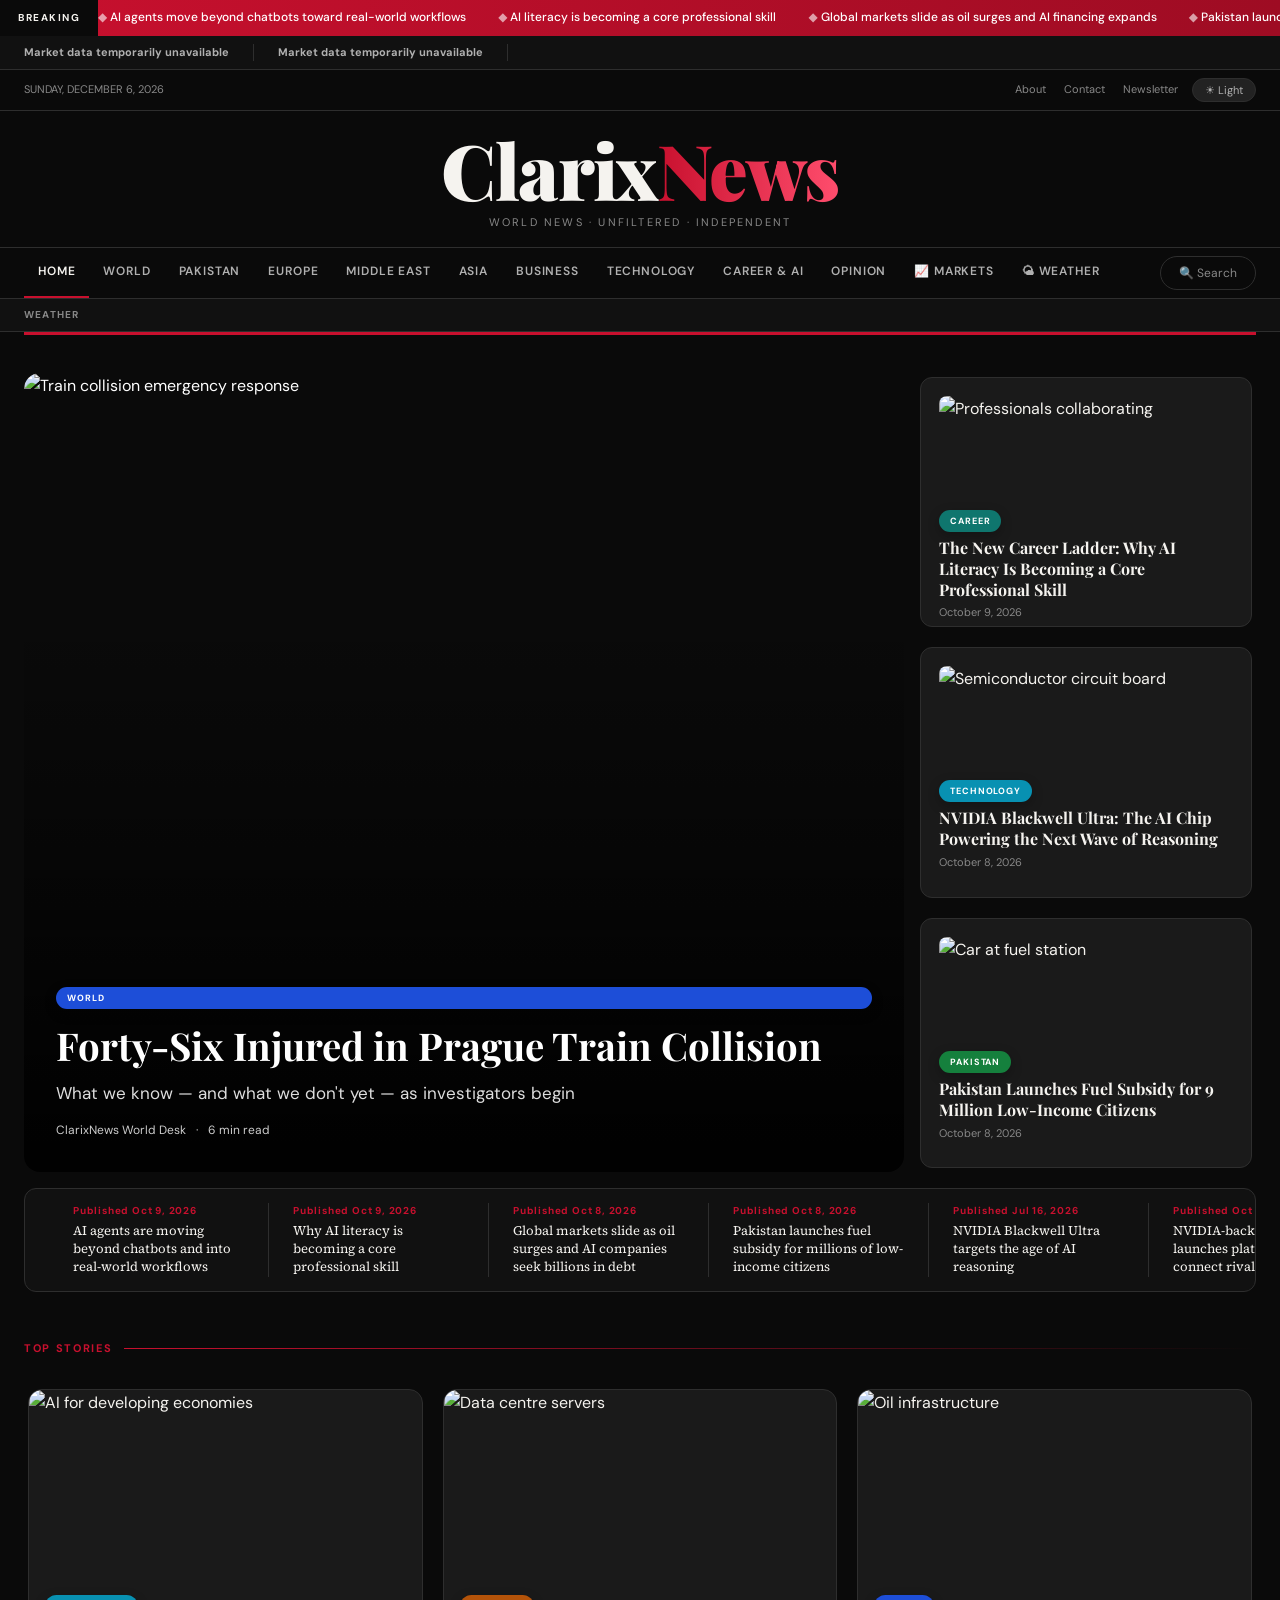
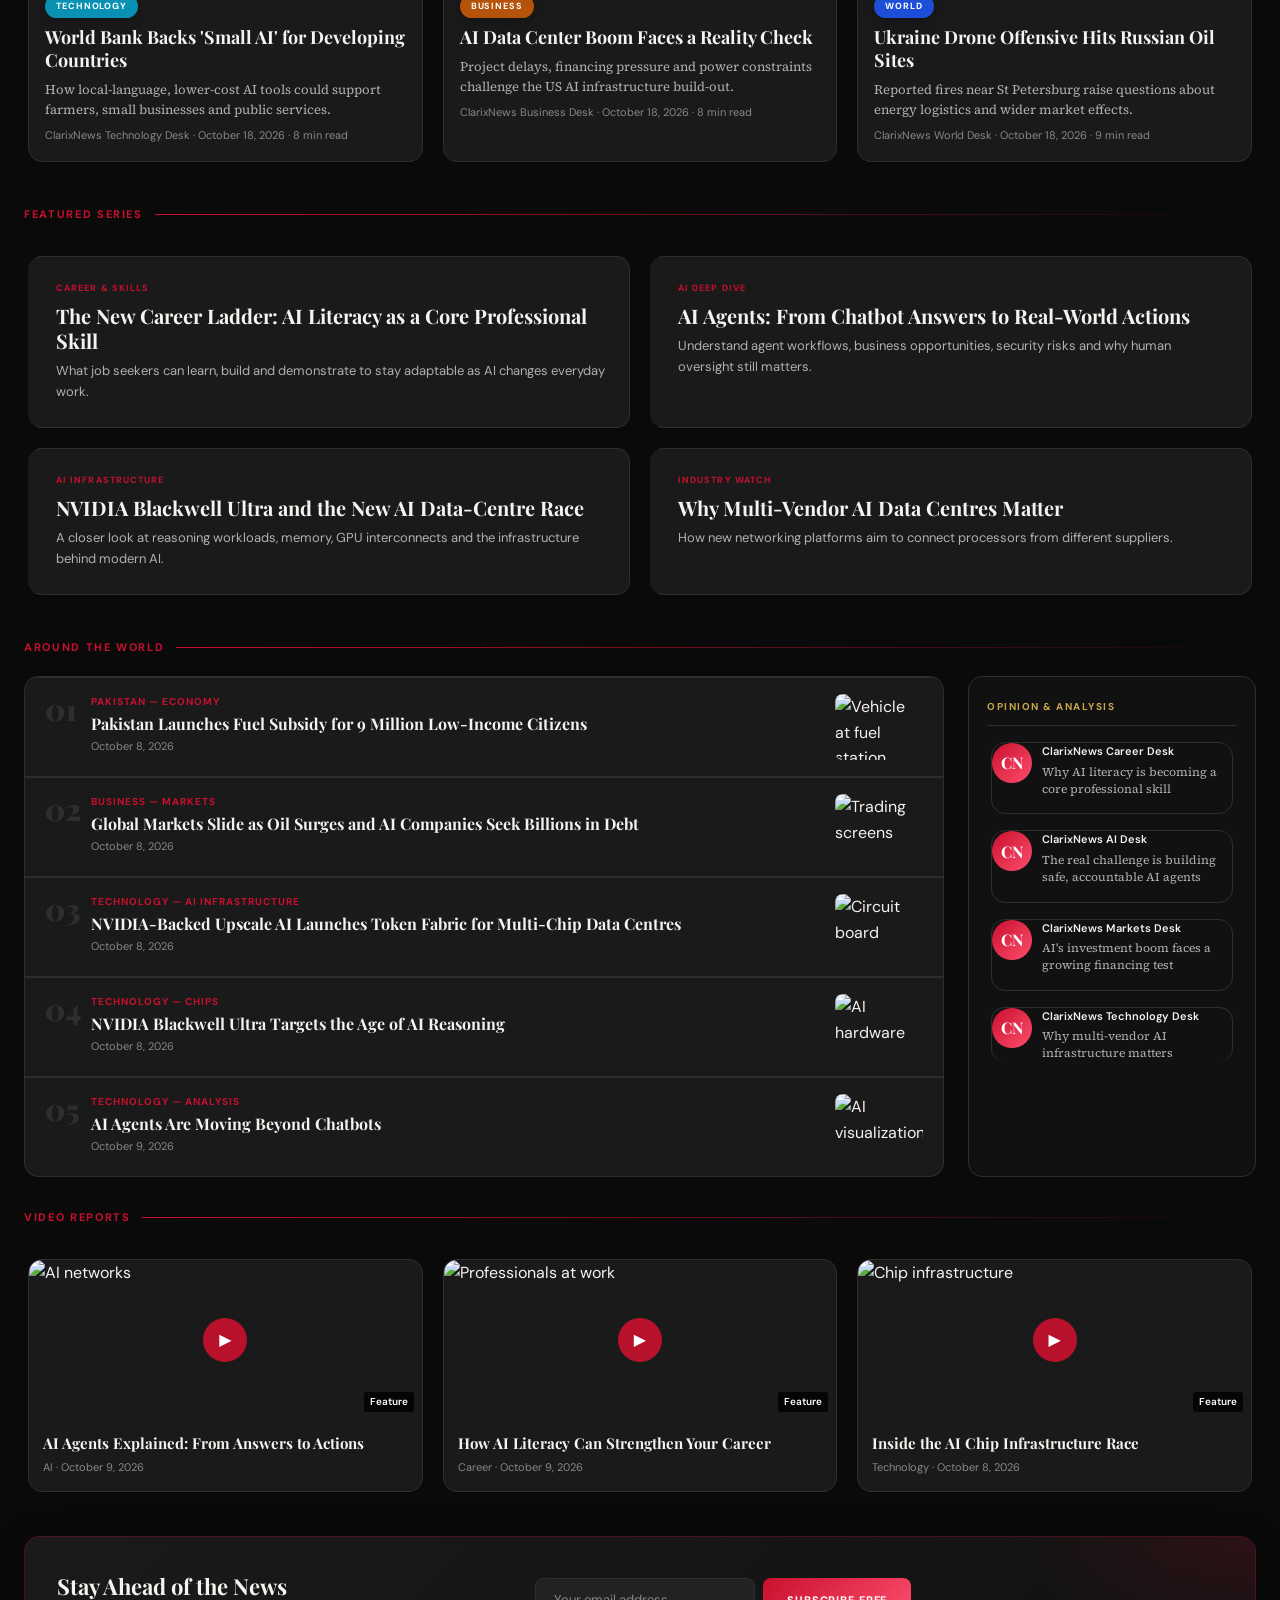
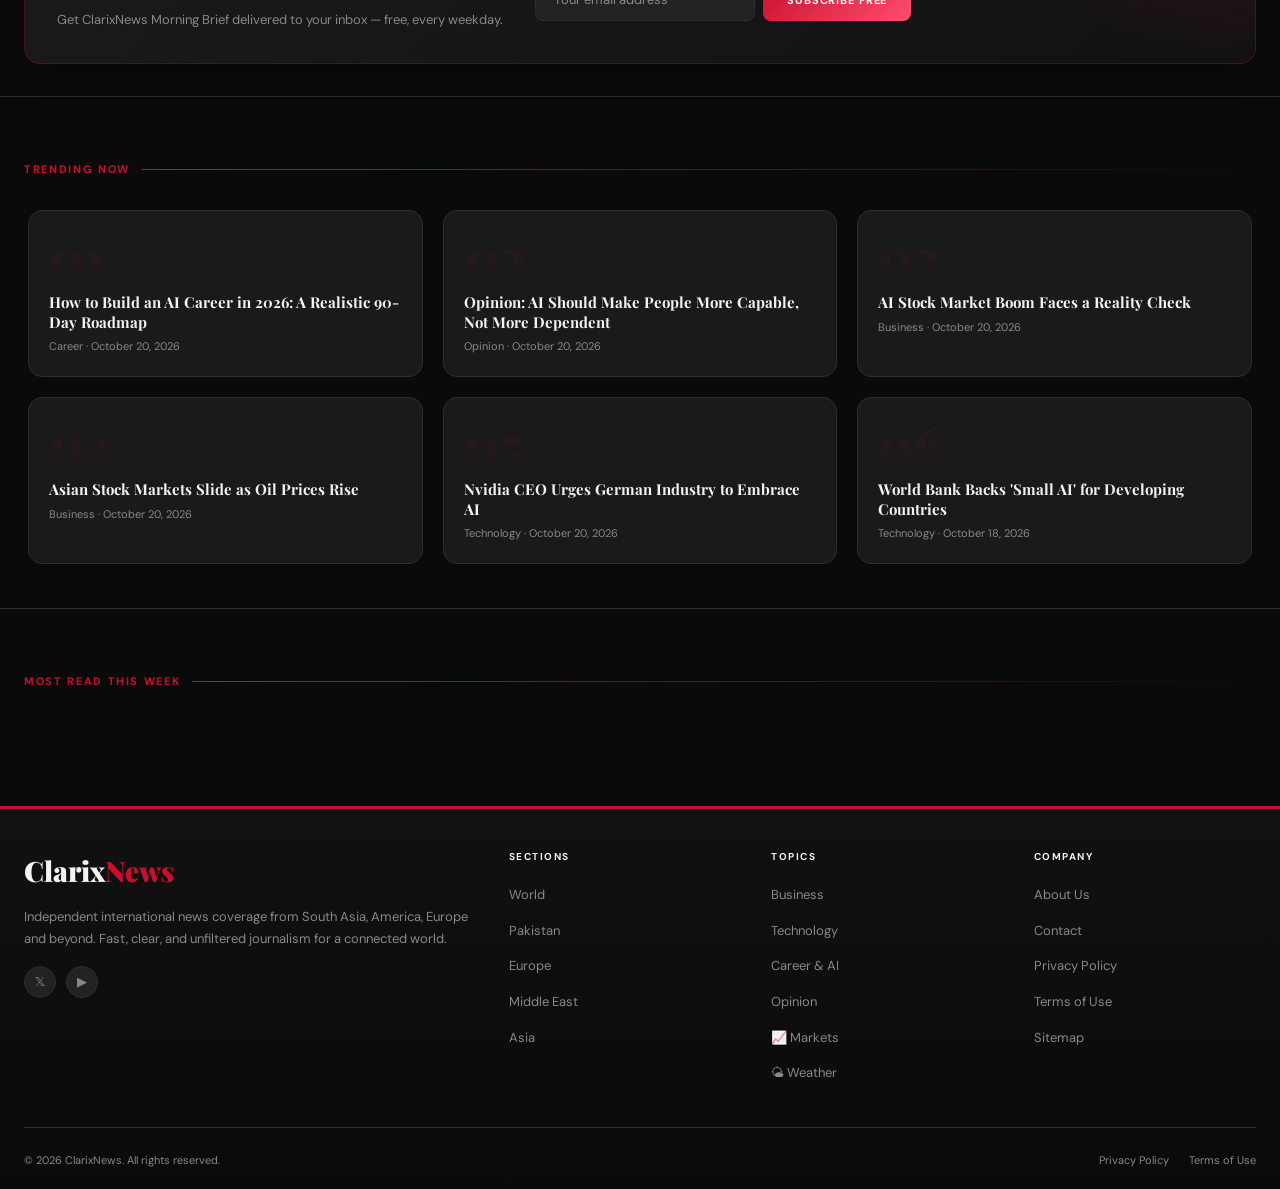
==== commit 63221c9d: "Update index.html" ====
--- a/index.html
+++ b/index.html
@@ -187,19 +187,19 @@
   <div class="container">
     <div class="hero-border">
       <div class="hero-grid reveal">
-        <a href="article.html?id=usa-economy-2000-2026-gdp-inflation-trade-deficit-analysis" class="hero-main">
-          <div class="hm-img"><img src="https://images.unsplash.com/photo-1526304640581-d3db84709c48?w=1400&q=85&fit=crop" alt="US Economy 2000-2026 analysis" fetchpriority="high" loading="eager" /></div>
+        <a href="article.html?id=prague-train-collision-46-injured-what-we-know-2026" class="hero-main">
+          <div class="hm-img"><img src="https://images.unsplash.com/photo-1519003722824-194d4455a60c?w=1400&q=85&fit=crop" alt="Train collision emergency response" fetchpriority="high" loading="eager" /></div>
           <div class="hero-overlay">
-            <span class="cat-pill business">Business</span>
-            <h1 class="hero-title">The $38 Trillion Question</h1>
-            <p class="hero-subtitle">America's Economy 2000–2026: GDP Tripled, But Who Got Richer?</p>
-            <div class="hero-meta"><span>ClarixNews Economy Desk</span><span>·</span><span>18 min read</span></div>
+            <span class="cat-pill world">World</span>
+            <h1 class="hero-title">Forty-Six Injured in Prague Train Collision</h1>
+            <p class="hero-subtitle">What we know — and what we don't yet — as investigators begin</p>
+            <div class="hero-meta"><span>ClarixNews World Desk</span><span>·</span><span>6 min read</span></div>
           </div>
         </a>
         <div class="hero-side">
           <a href="article.html?id=ai-literacy-new-career-ladder-professional-skills-2026" class="side-story"><div class="side-img"><img src="https://images.unsplash.com/photo-1521737711867-e3b97375f902?w=600&q=85&fit=crop" alt="Professionals collaborating" loading="lazy" decoding="async" /></div><span class="cat-pill career">Career</span><div class="side-title">The New Career Ladder: Why AI Literacy Is Becoming a Core Professional Skill</div><div class="side-meta">October 9, 2026</div></a>
           <a href="article.html?id=nvidia-blackwell-ultra-ai-chip-stock-surge-2026" class="side-story"><div class="side-img"><img src="https://images.unsplash.com/photo-1518770660439-4636190af475?w=600&q=85&fit=crop" alt="Semiconductor circuit board" loading="lazy" decoding="async" /></div><span class="cat-pill tech">Technology</span><div class="side-title">NVIDIA Blackwell Ultra: The AI Chip Powering the Next Wave of Reasoning</div><div class="side-meta">October 8, 2026</div></a>
-          <a href="article.html?id=pakistan-fuel-subsidy-9-million-low-income-citizens-october-2026" class="side-story"><div class="side-img"><img src="https://images.unsplash.com/photo-1525609004556-c46c7cf7cfcd?w=600&q=85&fit=crop" alt="Car at fuel station" loading="lazy" decoding="async" /></div><span class="cat-pill pakistan">Pakistan</span><div class="side-title">Pakistan Launches Fuel Subsidy for 9 Million Low-Income Citizens</div><div class="side-meta">October 8, 2026</div></a>
+          <a href="article.html?id=pakistan-fuel-subsidy-9-million-low-income-citizens-october-2026" class="side-story"><div class="side-img"><img src="https://images.unsplash.com/photo-1519003722824-194d4455a60c?w=600&q=85&fit=crop" alt="Car at fuel station" loading="lazy" decoding="async" /></div><span class="cat-pill pakistan">Pakistan</span><div class="side-title">Pakistan Launches Fuel Subsidy for 9 Million Low-Income Citizens</div><div class="side-meta">October 8, 2026</div></a>
         </div>
       </div>
     </div>
@@ -235,7 +235,7 @@
     <div class="section-label reveal"><h2>Around the World</h2></div>
     <div class="world-section reveal">
       <div class="world-list">
-        <a href="article.html?id=pakistan-fuel-subsidy-9-million-low-income-citizens-october-2026" class="world-item"><div class="world-num">01</div><div class="world-body"><div class="world-cat">Pakistan — Economy</div><div class="world-title">Pakistan Launches Fuel Subsidy for 9 Million Low-Income Citizens</div><div class="world-meta">October 8, 2026</div></div><div class="world-img"><img src="https://images.unsplash.com/photo-1525609004556-c46c7cf7cfcd?w=400&q=85&fit=crop" alt="Vehicle at fuel station" loading="lazy" decoding="async" /></div></a>
+        <a href="article.html?id=pakistan-fuel-subsidy-9-million-low-income-citizens-october-2026" class="world-item"><div class="world-num">01</div><div class="world-body"><div class="world-cat">Pakistan — Economy</div><div class="world-title">Pakistan Launches Fuel Subsidy for 9 Million Low-Income Citizens</div><div class="world-meta">October 8, 2026</div></div><div class="world-img"><img src="https://images.unsplash.com/photo-1519003722824-194d4455a60c?w=400&q=85&fit=crop" alt="Vehicle at fuel station" loading="lazy" decoding="async" /></div></a>
         <a href="article.html?id=global-markets-oil-ai-debt-tech-stocks-october-8-2026" class="world-item"><div class="world-num">02</div><div class="world-body"><div class="world-cat">Business — Markets</div><div class="world-title">Global Markets Slide as Oil Surges and AI Companies Seek Billions in Debt</div><div class="world-meta">October 8, 2026</div></div><div class="world-img"><img src="https://images.unsplash.com/photo-1611974789855-9c2a0a7236a3?w=400&q=85&fit=crop" alt="Trading screens" loading="lazy" decoding="async" /></div></a>
         <a href="article.html?id=nvidia-backed-upscale-ai-token-fabric-multi-chip-data-centers-october-2026" class="world-item"><div class="world-num">03</div><div class="world-body"><div class="world-cat">Technology — AI Infrastructure</div><div class="world-title">NVIDIA-Backed Upscale AI Launches Token Fabric for Multi-Chip Data Centres</div><div class="world-meta">October 8, 2026</div></div><div class="world-img"><img src="https://images.unsplash.com/photo-1518770660439-4636190af475?w=400&q=85&fit=crop" alt="Circuit board" loading="lazy" decoding="async" /></div></a>
         <a href="article.html?id=nvidia-blackwell-ultra-ai-chip-stock-surge-2026" class="world-item"><div class="world-num">04</div><div class="world-body"><div class="world-cat">Technology — Chips</div><div class="world-title">NVIDIA Blackwell Ultra Targets the Age of AI Reasoning</div><div class="world-meta">October 8, 2026</div></div><div class="world-img"><img src="https://images.unsplash.com/photo-1518770660439-4636190af475?w=400&q=85&fit=crop" alt="AI hardware" loading="lazy" decoding="async" /></div></a>
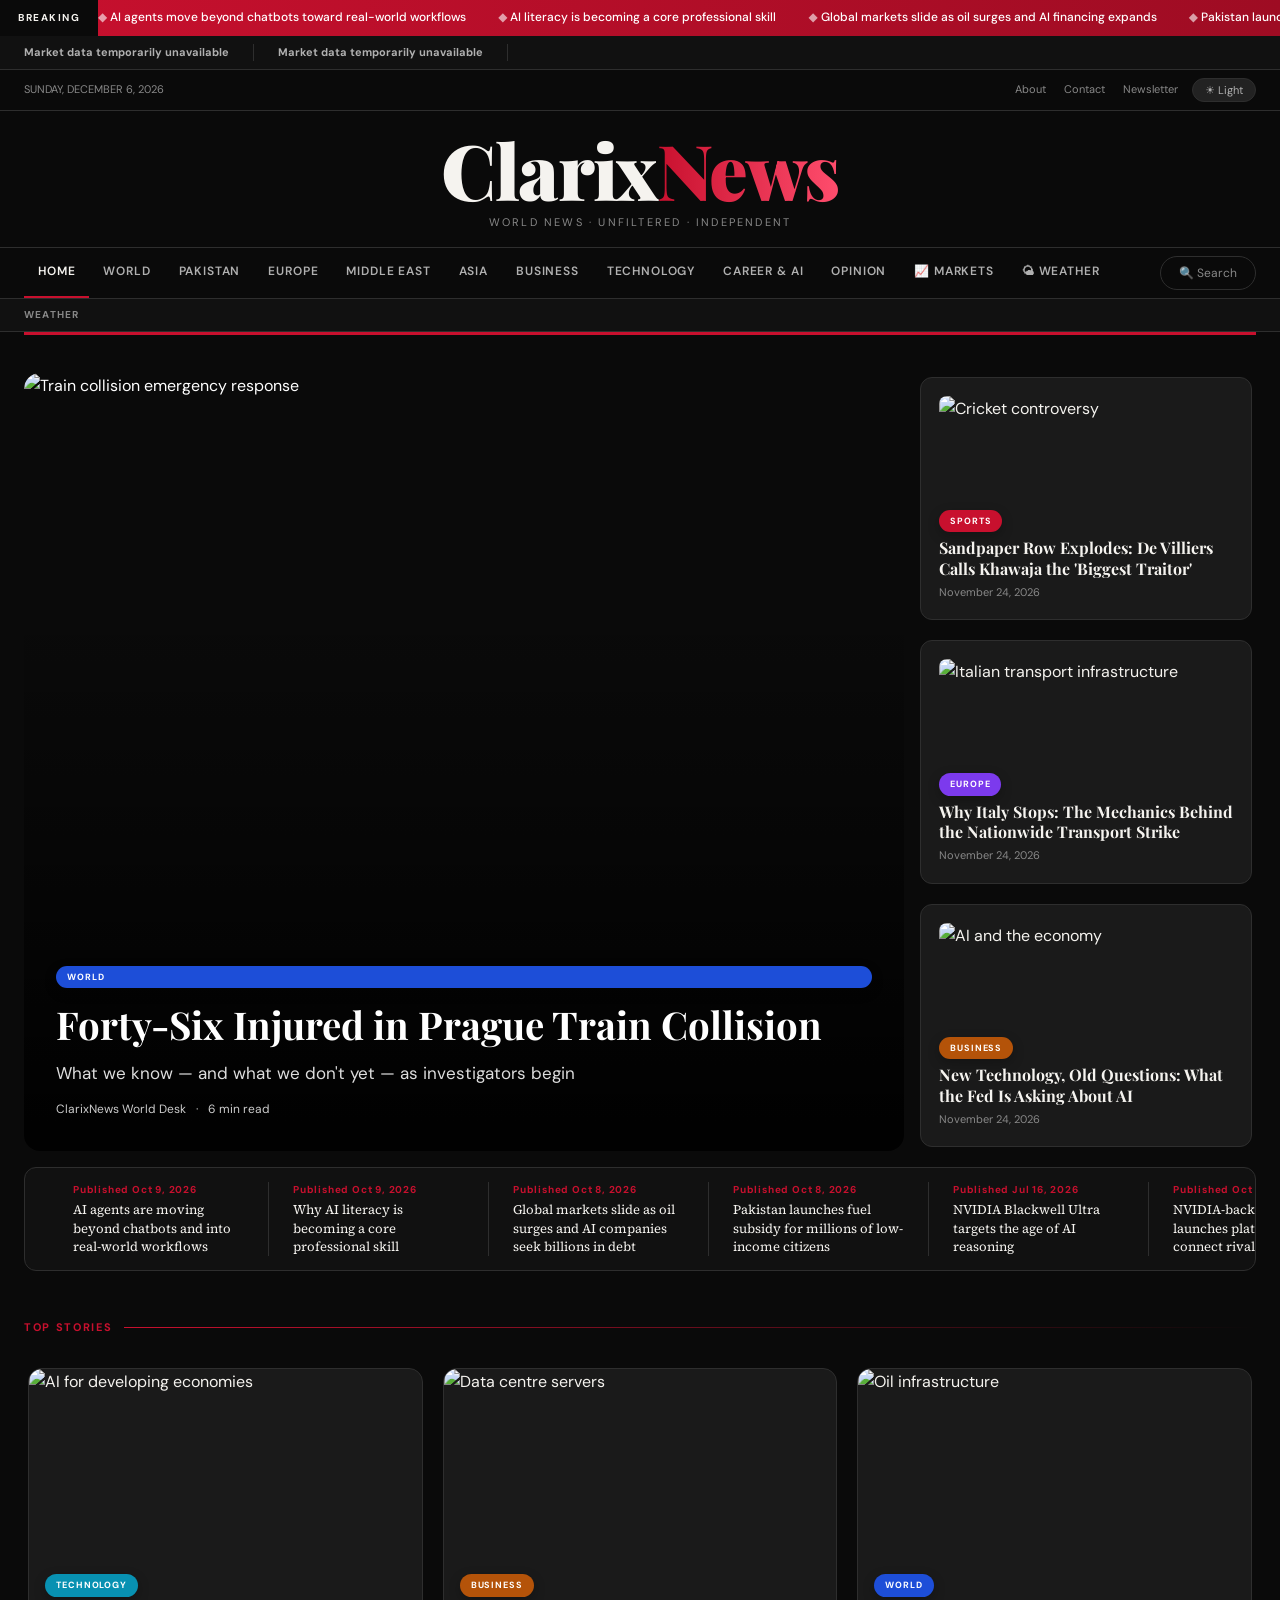
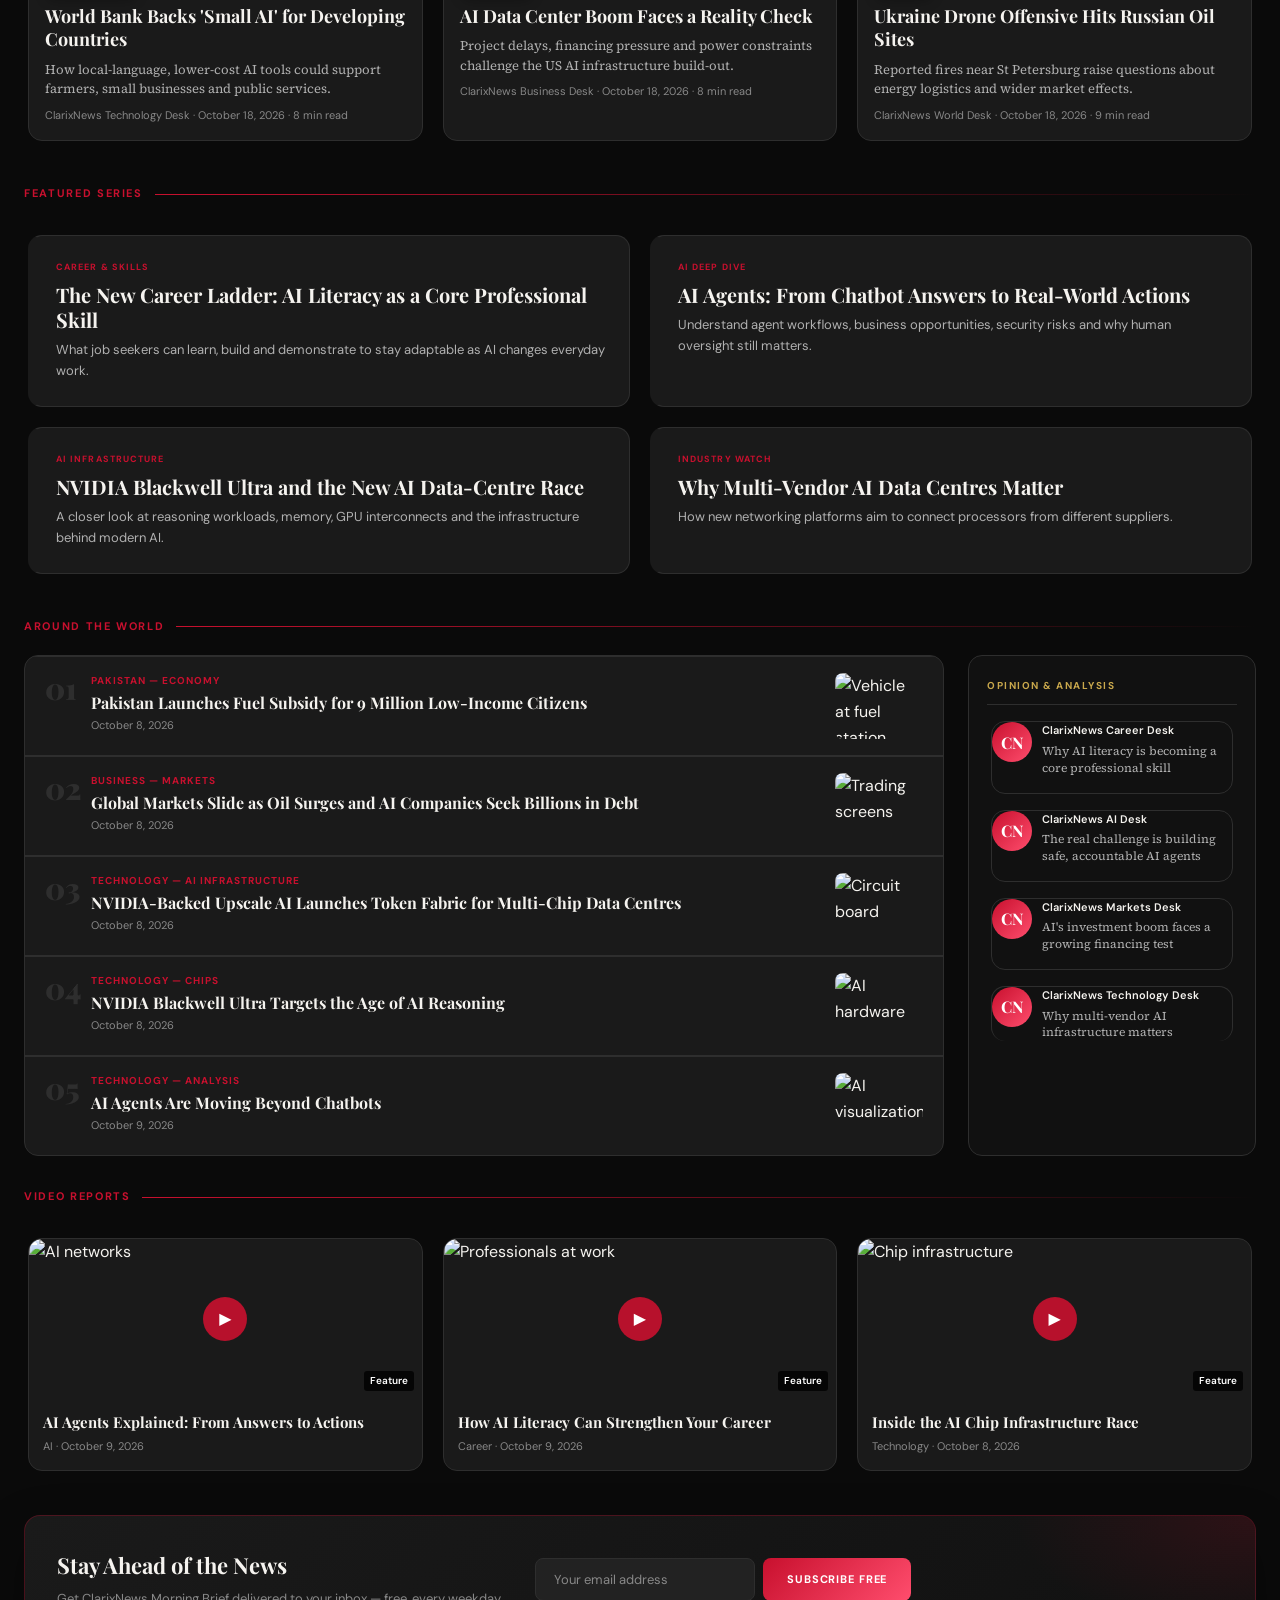
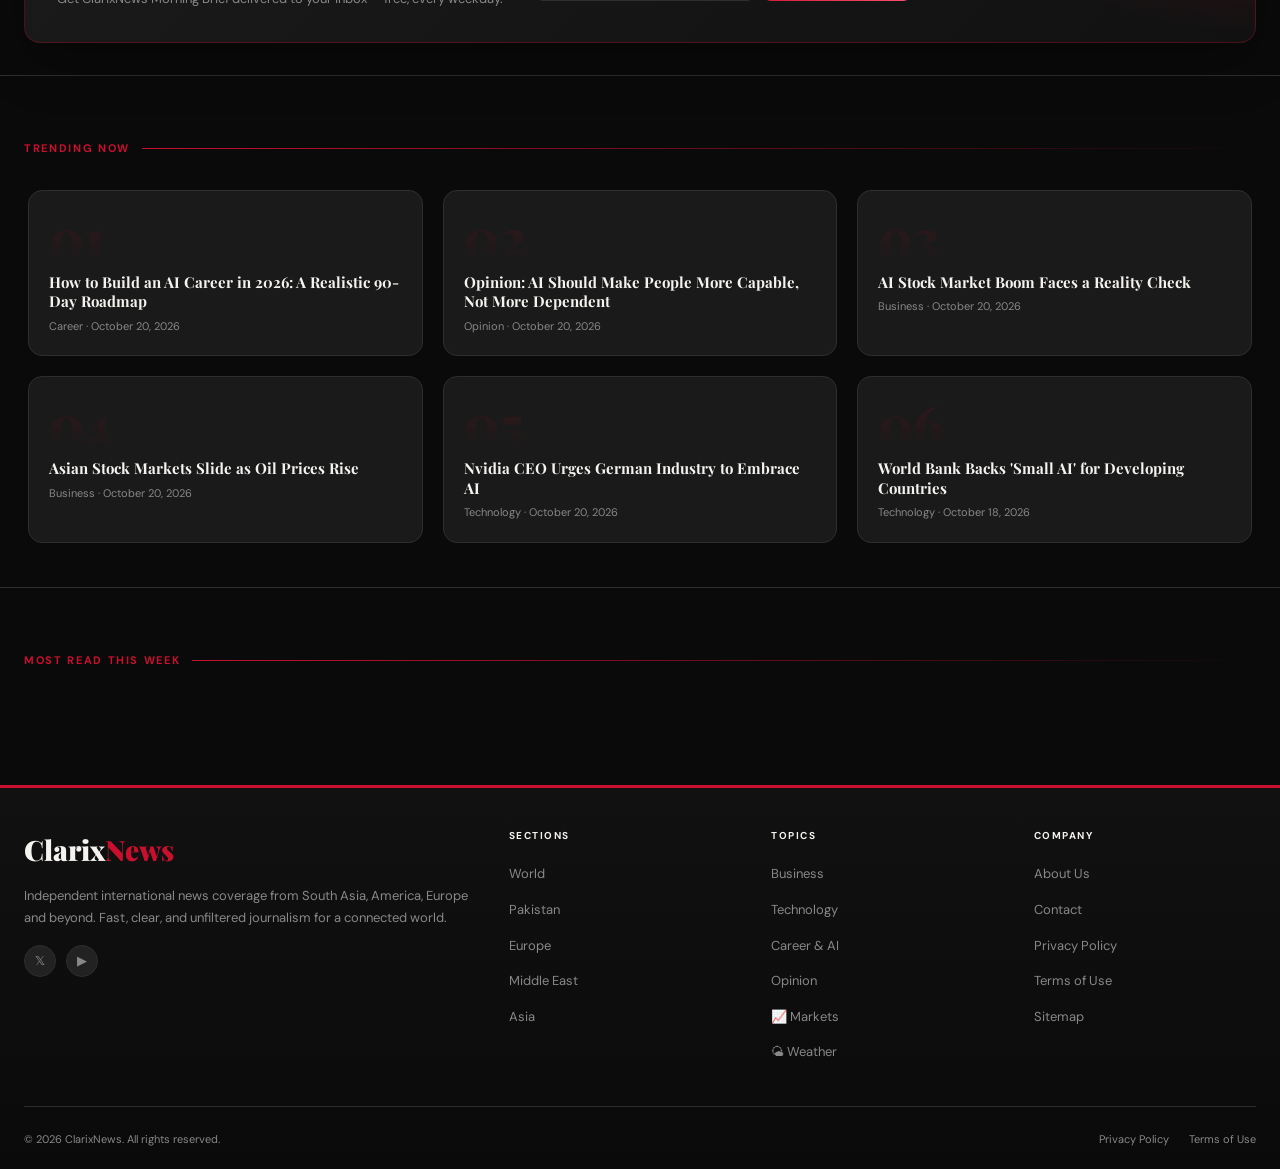
==== commit 31db95da: "Add new articles to the sidebar in index.html" ====
--- a/index.html
+++ b/index.html
@@ -197,9 +197,9 @@
           </div>
         </a>
         <div class="hero-side">
-          <a href="article.html?id=ai-literacy-new-career-ladder-professional-skills-2026" class="side-story"><div class="side-img"><img src="https://images.unsplash.com/photo-1521737711867-e3b97375f902?w=600&q=85&fit=crop" alt="Professionals collaborating" loading="lazy" decoding="async" /></div><span class="cat-pill career">Career</span><div class="side-title">The New Career Ladder: Why AI Literacy Is Becoming a Core Professional Skill</div><div class="side-meta">October 9, 2026</div></a>
-          <a href="article.html?id=nvidia-blackwell-ultra-ai-chip-stock-surge-2026" class="side-story"><div class="side-img"><img src="https://images.unsplash.com/photo-1518770660439-4636190af475?w=600&q=85&fit=crop" alt="Semiconductor circuit board" loading="lazy" decoding="async" /></div><span class="cat-pill tech">Technology</span><div class="side-title">NVIDIA Blackwell Ultra: The AI Chip Powering the Next Wave of Reasoning</div><div class="side-meta">October 8, 2026</div></a>
-          <a href="article.html?id=pakistan-fuel-subsidy-9-million-low-income-citizens-october-2026" class="side-story"><div class="side-img"><img src="https://images.unsplash.com/photo-1519003722824-194d4455a60c?w=600&q=85&fit=crop" alt="Car at fuel station" loading="lazy" decoding="async" /></div><span class="cat-pill pakistan">Pakistan</span><div class="side-title">Pakistan Launches Fuel Subsidy for 9 Million Low-Income Citizens</div><div class="side-meta">October 8, 2026</div></a>
+          <a href="article.html?id=sandpaper-row-de-villiers-khawaja-controversy-2026" class="side-story"><div class="side-img"><img src="https://images.unsplash.com/photo-1521737711867-e3b97375f902?w=600&q=85&fit=crop" alt="Cricket controversy" loading="lazy" decoding="async" /></div><span class="cat-pill sports">Sports</span><div class="side-title">Sandpaper Row Explodes: De Villiers Calls Khawaja the 'Biggest Traitor'</div><div class="side-meta">November 24, 2026</div></a>
+          <a href="article.html?id=italy-transport-strike-why-italy-strikes-explainer-2026" class="side-story"><div class="side-img"><img src="https://images.unsplash.com/photo-1486406146926-c627a92ad1ab?w=600&q=85&fit=crop" alt="Italian transport infrastructure" loading="lazy" decoding="async" /></div><span class="cat-pill europe">Europe</span><div class="side-title">Why Italy Stops: The Mechanics Behind the Nationwide Transport Strike</div><div class="side-meta">November 24, 2026</div></a>
+          <a href="article.html?id=fed-jefferson-ai-economy-old-questions-2026" class="side-story"><div class="side-img"><img src="https://images.unsplash.com/photo-1677442136019-21780ecad995?w=600&q=85&fit=crop" alt="AI and the economy" loading="lazy" decoding="async" /></div><span class="cat-pill business">Business</span><div class="side-title">New Technology, Old Questions: What the Fed Is Asking About AI</div><div class="side-meta">November 24, 2026</div></a>
         </div>
       </div>
     </div>
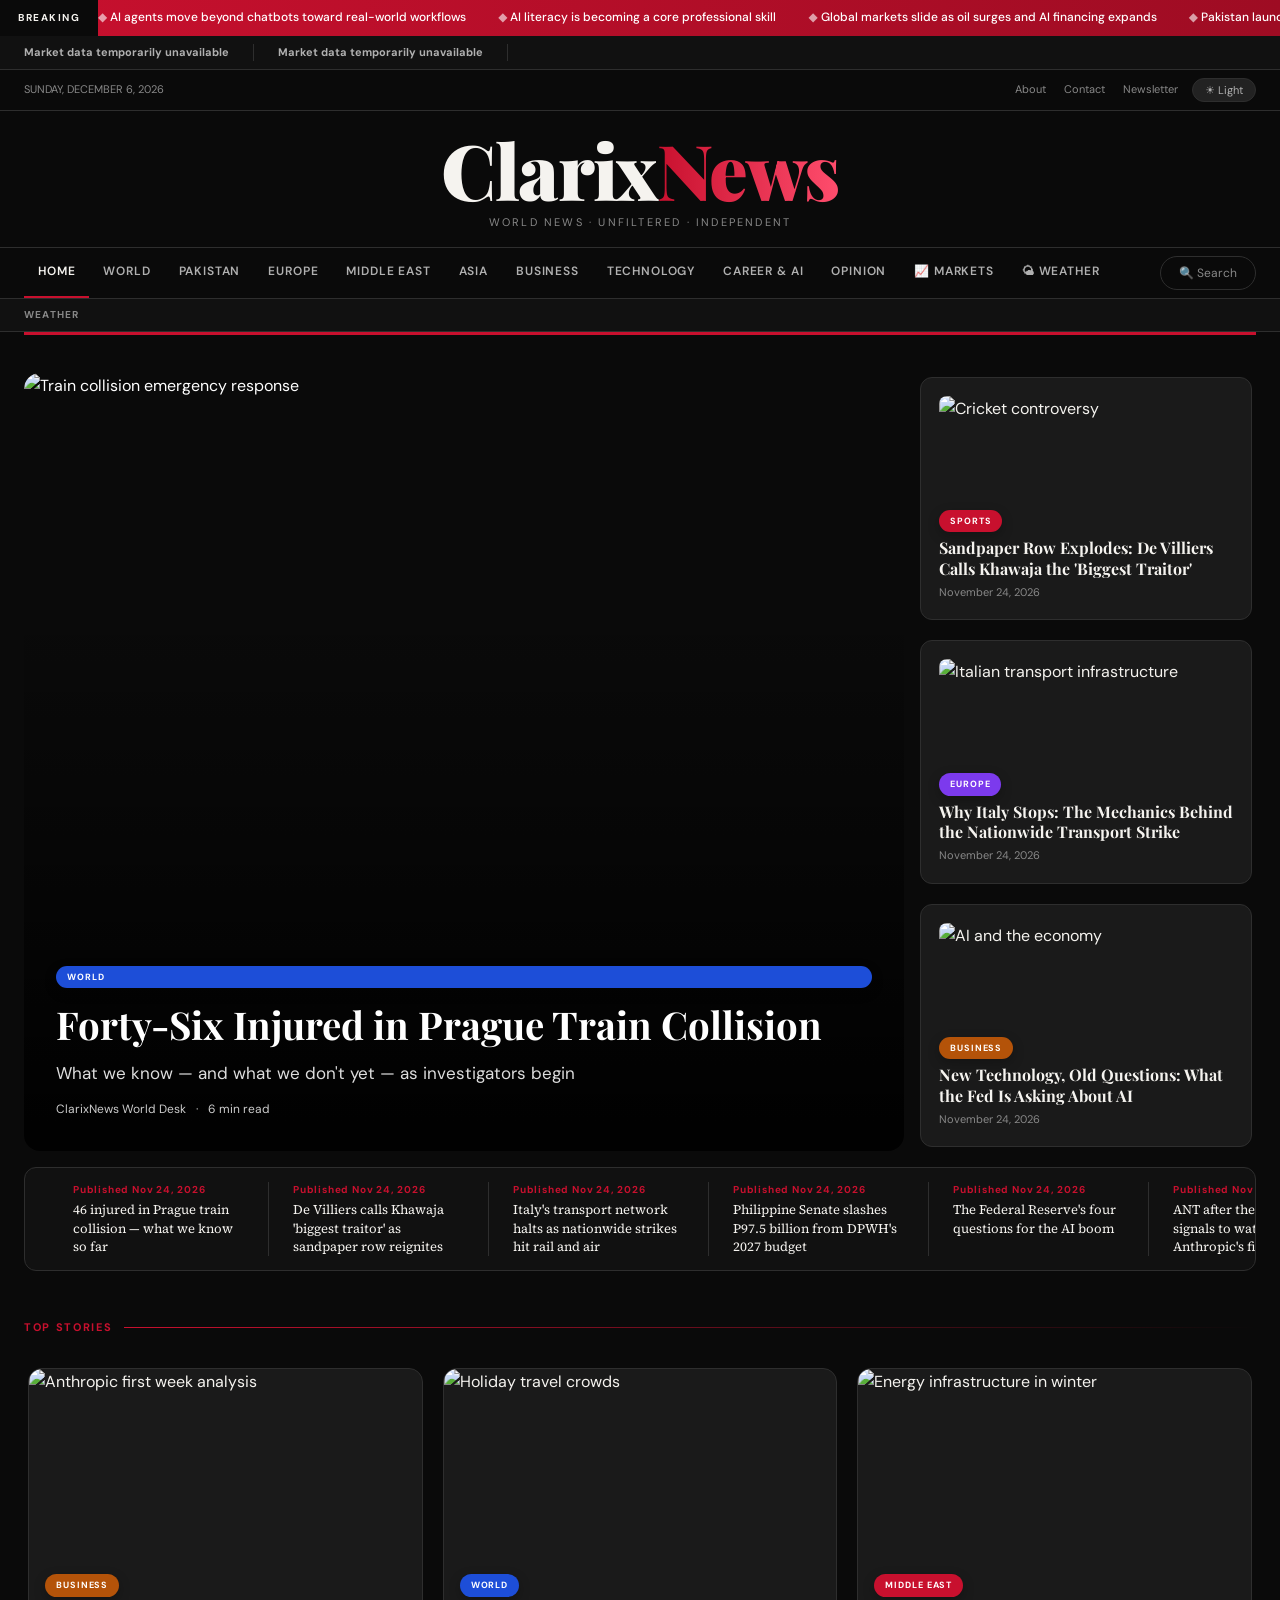
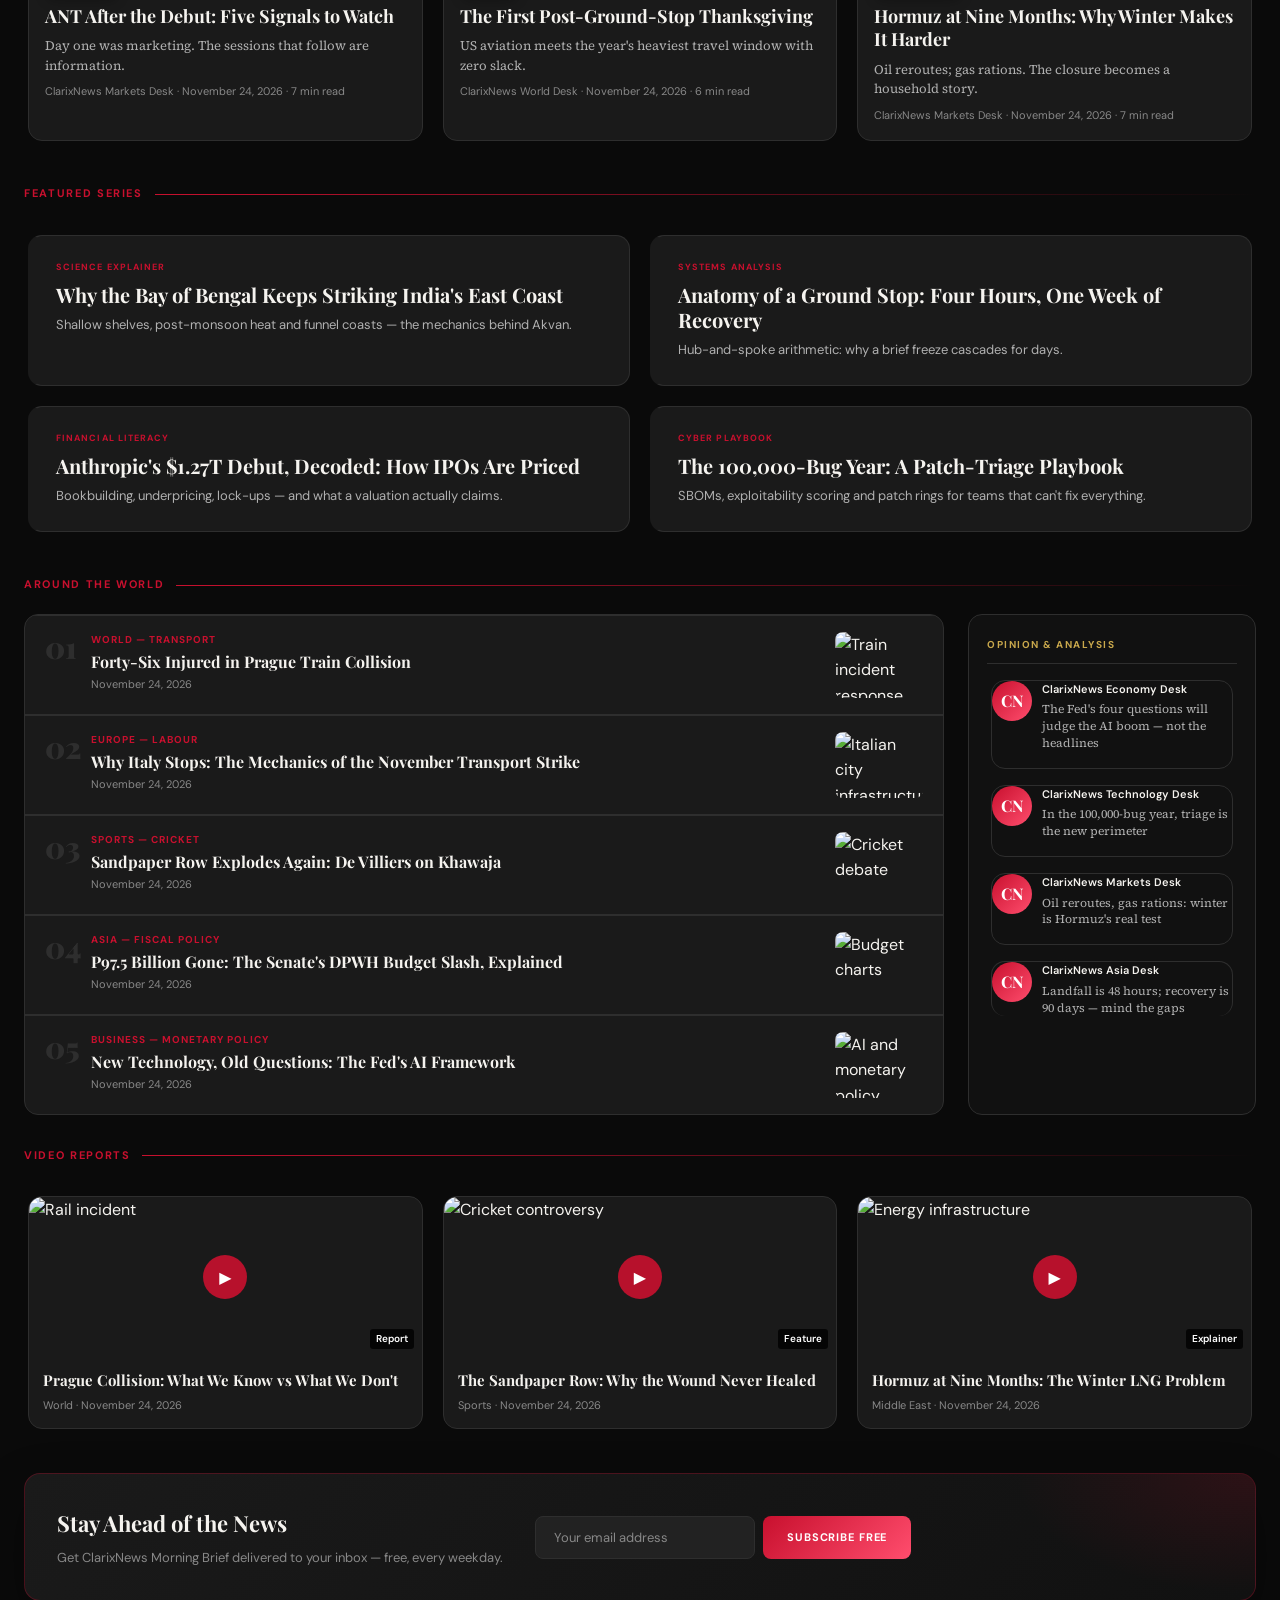
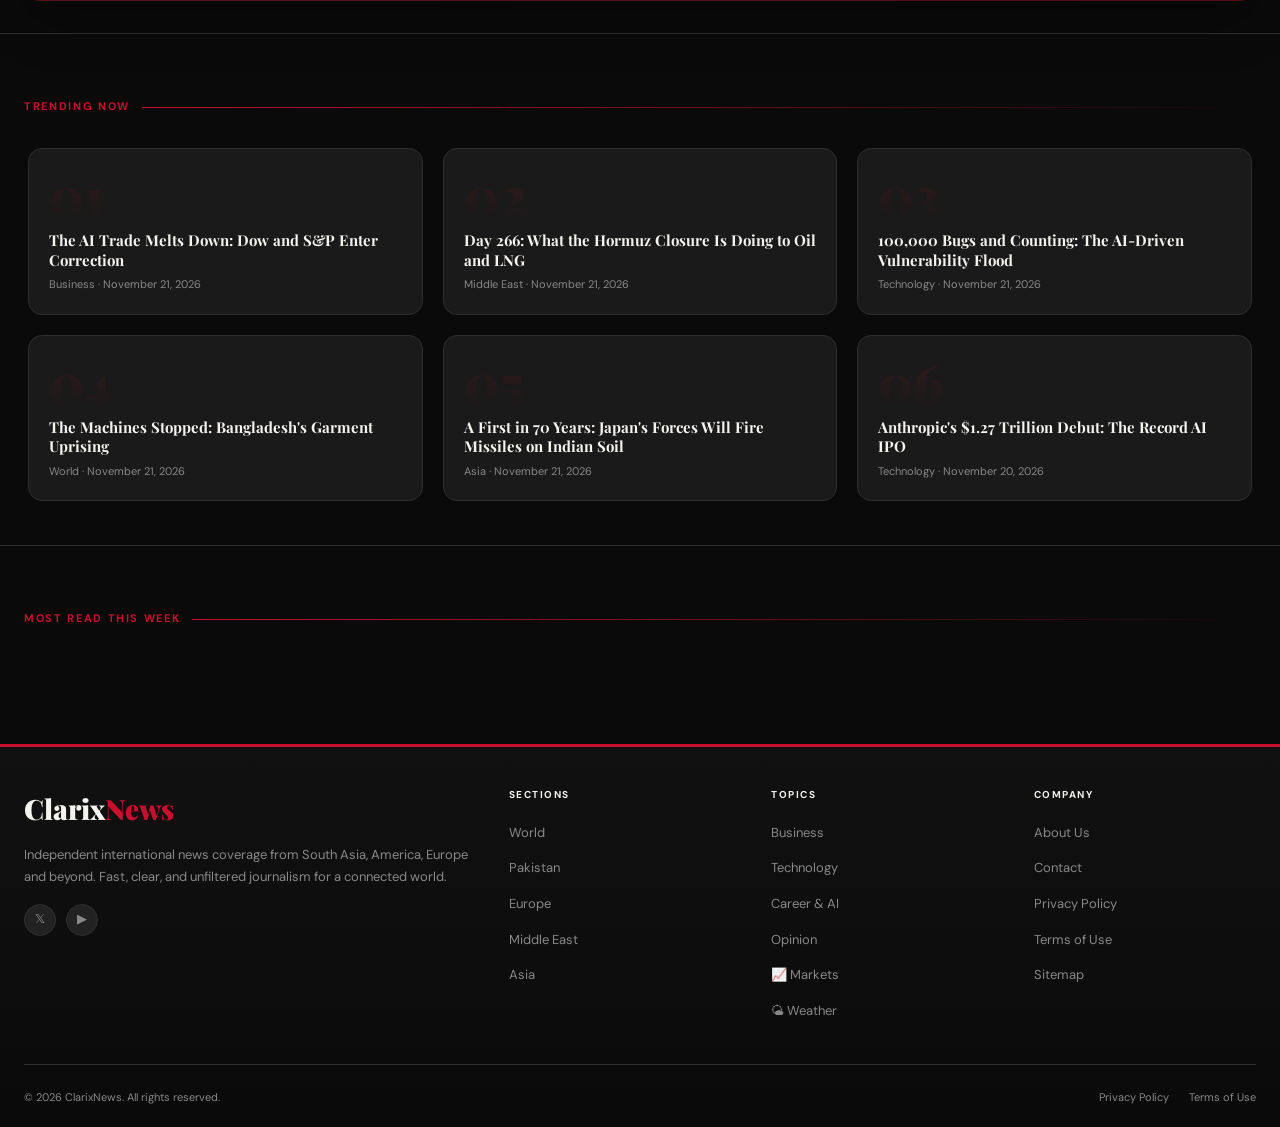
==== commit dd6df0f1: "Update latest articles and trending section" ====
--- a/index.html
+++ b/index.html
@@ -207,54 +207,54 @@
 
   <div class="container">
     <div class="latest-strip reveal"><div class="latest-inner">
-      <a href="article.html?id=ai-agents-beyond-chatbots-from-answers-to-actions-2026" class="latest-item"><div class="latest-time">NEW FEATURE</div><div class="latest-headline">AI agents are moving beyond chatbots and into real-world workflows</div></a>
-      <a href="article.html?id=ai-literacy-new-career-ladder-professional-skills-2026" class="latest-item"><div class="latest-time">NEW FEATURE</div><div class="latest-headline">Why AI literacy is becoming a core professional skill</div></a>
-      <a href="article.html?id=global-markets-oil-ai-debt-tech-stocks-october-8-2026" class="latest-item"><div class="latest-time">OCT 8</div><div class="latest-headline">Global markets slide as oil surges and AI companies seek billions in debt</div></a>
-      <a href="article.html?id=pakistan-fuel-subsidy-9-million-low-income-citizens-october-2026" class="latest-item"><div class="latest-time">OCT 8</div><div class="latest-headline">Pakistan launches fuel subsidy for millions of low-income citizens</div></a>
-      <a href="article.html?id=nvidia-blackwell-ultra-ai-chip-stock-surge-2026" class="latest-item"><div class="latest-time">OCT 8</div><div class="latest-headline">NVIDIA Blackwell Ultra targets the age of AI reasoning</div></a>
-      <a href="article.html?id=nvidia-backed-upscale-ai-token-fabric-multi-chip-data-centers-october-2026" class="latest-item"><div class="latest-time">OCT 8</div><div class="latest-headline">NVIDIA-backed startup launches platform to connect rival AI chips</div></a>
+      <a href="article.html?id=prague-train-collision-46-injured-what-we-know-2026" class="latest-item"><div class="latest-time">NEW</div><div class="latest-headline">46 injured in Prague train collision — what we know so far</div></a>
+      <a href="article.html?id=sandpaper-row-de-villiers-khawaja-controversy-2026" class="latest-item"><div class="latest-time">NEW</div><div class="latest-headline">De Villiers calls Khawaja 'biggest traitor' as sandpaper row reignites</div></a>
+      <a href="article.html?id=italy-transport-strike-why-italy-strikes-explainer-2026" class="latest-item"><div class="latest-time">NEW</div><div class="latest-headline">Italy's transport network halts as nationwide strikes hit rail and air</div></a>
+      <a href="article.html?id=philippines-senate-dpwh-budget-cut-2027-explainer" class="latest-item"><div class="latest-time">NEW</div><div class="latest-headline">Philippine Senate slashes P97.5 billion from DPWH's 2027 budget</div></a>
+      <a href="article.html?id=fed-jefferson-ai-economy-old-questions-2026" class="latest-item"><div class="latest-time">NEW</div><div class="latest-headline">The Federal Reserve's four questions for the AI boom</div></a>
+      <a href="article.html?id=anthropic-ant-first-week-ipo-watchlist-2026" class="latest-item"><div class="latest-time">ANALYSIS</div><div class="latest-headline">ANT after the debut: five signals to watch in Anthropic's first weeks</div></a>
     </div></div>
   </div>
 
   <div class="container">
     <div class="section-label reveal"><h2>Top Stories</h2></div>
     <div class="top-grid reveal">
-      <a href="article.html?id=world-bank-small-ai-developing-countries-october-18-2026" class="card"><div class="card-img" style="height:185px;"><img src="https://images.unsplash.com/photo-1498050108023-c5249f4df085?w=800&q=85&fit=crop" alt="AI for developing economies" loading="lazy" decoding="async" /></div><div class="card-body"><div class="card-cat"><span class="cat-pill tech">Technology</span></div><div class="card-title">World Bank Backs 'Small AI' for Developing Countries</div><div class="card-excerpt">How local-language, lower-cost AI tools could support farmers, small businesses and public services.</div><div class="card-meta">ClarixNews Technology Desk · October 18, 2026 · 8 min read</div></div></a>
-      <a href="article.html?id=us-ai-data-center-project-delays-october-18-2026" class="card"><div class="card-img" style="height:185px;"><img src="https://images.unsplash.com/photo-1558494949-ef010cbdcc31?w=800&q=85&fit=crop" alt="Data centre servers" loading="lazy" decoding="async" /></div><div class="card-body"><div class="card-cat"><span class="cat-pill business">Business</span></div><div class="card-title">AI Data Center Boom Faces a Reality Check</div><div class="card-excerpt">Project delays, financing pressure and power constraints challenge the US AI infrastructure build-out.</div><div class="card-meta">ClarixNews Business Desk · October 18, 2026 · 8 min read</div></div></a>
-      <a href="article.html?id=ukraine-drone-attacks-russian-oil-sites-october-18-2026" class="card"><div class="card-img" style="height:185px;"><img src="https://images.unsplash.com/photo-1519003722824-194d4455a60c?w=800&q=85&fit=crop" alt="Oil infrastructure" loading="lazy" decoding="async" /></div><div class="card-body"><div class="card-cat"><span class="cat-pill world">World</span></div><div class="card-title">Ukraine Drone Offensive Hits Russian Oil Sites</div><div class="card-excerpt">Reported fires near St Petersburg raise questions about energy logistics and wider market effects.</div><div class="card-meta">ClarixNews World Desk · October 18, 2026 · 9 min read</div></div></a>
+      <a href="article.html?id=anthropic-ant-first-week-ipo-watchlist-2026" class="card"><div class="card-img" style="height:185px;"><img src="https://images.unsplash.com/photo-1498050108023-c5249f4df085?w=800&q=85&fit=crop" alt="Anthropic first week analysis" loading="lazy" decoding="async" /></div><div class="card-body"><div class="card-cat"><span class="cat-pill business">Business</span></div><div class="card-title">ANT After the Debut: Five Signals to Watch</div><div class="card-excerpt">Day one was marketing. The sessions that follow are information.</div><div class="card-meta">ClarixNews Markets Desk · November 24, 2026 · 7 min read</div></div></a>
+      <a href="article.html?id=thanksgiving-2026-travel-faa-stress-test-ground-stop" class="card"><div class="card-img" style="height:185px;"><img src="https://images.unsplash.com/photo-1521737711867-e3b97375f902?w=800&q=85&fit=crop" alt="Holiday travel crowds" loading="lazy" decoding="async" /></div><div class="card-body"><div class="card-cat"><span class="cat-pill world">World</span></div><div class="card-title">The First Post-Ground-Stop Thanksgiving</div><div class="card-excerpt">US aviation meets the year's heaviest travel window with zero slack.</div><div class="card-meta">ClarixNews World Desk · November 24, 2026 · 6 min read</div></div></a>
+      <a href="article.html?id=strait-of-hormuz-winter-lng-heating-season-2026" class="card"><div class="card-img" style="height:185px;"><img src="https://images.unsplash.com/photo-1486406146926-c627a92ad1ab?w=800&q=85&fit=crop" alt="Energy infrastructure in winter" loading="lazy" decoding="async" /></div><div class="card-body"><div class="card-cat"><span class="cat-pill middleeast">Middle East</span></div><div class="card-title">Hormuz at Nine Months: Why Winter Makes It Harder</div><div class="card-excerpt">Oil reroutes; gas rations. The closure becomes a household story.</div><div class="card-meta">ClarixNews Markets Desk · November 24, 2026 · 7 min read</div></div></a>
     </div>
 
     <div class="section-label reveal"><h2>Featured Series</h2></div>
     <div class="series-grid reveal">
-      <a href="article.html?id=ai-literacy-new-career-ladder-professional-skills-2026" class="series-card"><div class="series-tag">Career & Skills</div><div class="series-title">The New Career Ladder: AI Literacy as a Core Professional Skill</div><div class="series-desc">What job seekers can learn, build and demonstrate to stay adaptable as AI changes everyday work.</div></a>
-      <a href="article.html?id=ai-agents-beyond-chatbots-from-answers-to-actions-2026" class="series-card"><div class="series-tag">AI Deep Dive</div><div class="series-title">AI Agents: From Chatbot Answers to Real-World Actions</div><div class="series-desc">Understand agent workflows, business opportunities, security risks and why human oversight still matters.</div></a>
-      <a href="article.html?id=nvidia-blackwell-ultra-ai-chip-stock-surge-2026" class="series-card"><div class="series-tag">AI Infrastructure</div><div class="series-title">NVIDIA Blackwell Ultra and the New AI Data-Centre Race</div><div class="series-desc">A closer look at reasoning workloads, memory, GPU interconnects and the infrastructure behind modern AI.</div></a>
-      <a href="article.html?id=nvidia-backed-upscale-ai-token-fabric-multi-chip-data-centers-october-2026" class="series-card"><div class="series-tag">Industry Watch</div><div class="series-title">Why Multi-Vendor AI Data Centres Matter</div><div class="series-desc">How new networking platforms aim to connect processors from different suppliers.</div></a>
+      <a href="article.html?id=bay-of-bengal-cyclone-science-akvan-explainer-2026" class="series-card"><div class="series-tag">Science Explainer</div><div class="series-title">Why the Bay of Bengal Keeps Striking India's East Coast</div><div class="series-desc">Shallow shelves, post-monsoon heat and funnel coasts — the mechanics behind Akvan.</div></a>
+      <a href="article.html?id=faa-ground-stop-anatomy-aviation-recovery-explainer-2026" class="series-card"><div class="series-tag">Systems Analysis</div><div class="series-title">Anatomy of a Ground Stop: Four Hours, One Week of Recovery</div><div class="series-desc">Hub-and-spoke arithmetic: why a brief freeze cascades for days.</div></a>
+      <a href="article.html?id=anthropic-ipo-decoded-how-ipos-priced-2026" class="series-card"><div class="series-tag">Financial Literacy</div><div class="series-title">Anthropic's $1.27T Debut, Decoded: How IPOs Are Priced</div><div class="series-desc">Bookbuilding, underpricing, lock-ups — and what a valuation actually claims.</div></a>
+      <a href="article.html?id=patch-triage-playbook-100000-bug-year-2026" class="series-card"><div class="series-tag">Cyber Playbook</div><div class="series-title">The 100,000-Bug Year: A Patch-Triage Playbook</div><div class="series-desc">SBOMs, exploitability scoring and patch rings for teams that can't fix everything.</div></a>
     </div>
 
     <div class="section-label reveal"><h2>Around the World</h2></div>
     <div class="world-section reveal">
       <div class="world-list">
-        <a href="article.html?id=pakistan-fuel-subsidy-9-million-low-income-citizens-october-2026" class="world-item"><div class="world-num">01</div><div class="world-body"><div class="world-cat">Pakistan — Economy</div><div class="world-title">Pakistan Launches Fuel Subsidy for 9 Million Low-Income Citizens</div><div class="world-meta">October 8, 2026</div></div><div class="world-img"><img src="https://images.unsplash.com/photo-1519003722824-194d4455a60c?w=400&q=85&fit=crop" alt="Vehicle at fuel station" loading="lazy" decoding="async" /></div></a>
-        <a href="article.html?id=global-markets-oil-ai-debt-tech-stocks-october-8-2026" class="world-item"><div class="world-num">02</div><div class="world-body"><div class="world-cat">Business — Markets</div><div class="world-title">Global Markets Slide as Oil Surges and AI Companies Seek Billions in Debt</div><div class="world-meta">October 8, 2026</div></div><div class="world-img"><img src="https://images.unsplash.com/photo-1611974789855-9c2a0a7236a3?w=400&q=85&fit=crop" alt="Trading screens" loading="lazy" decoding="async" /></div></a>
-        <a href="article.html?id=nvidia-backed-upscale-ai-token-fabric-multi-chip-data-centers-october-2026" class="world-item"><div class="world-num">03</div><div class="world-body"><div class="world-cat">Technology — AI Infrastructure</div><div class="world-title">NVIDIA-Backed Upscale AI Launches Token Fabric for Multi-Chip Data Centres</div><div class="world-meta">October 8, 2026</div></div><div class="world-img"><img src="https://images.unsplash.com/photo-1518770660439-4636190af475?w=400&q=85&fit=crop" alt="Circuit board" loading="lazy" decoding="async" /></div></a>
-        <a href="article.html?id=nvidia-blackwell-ultra-ai-chip-stock-surge-2026" class="world-item"><div class="world-num">04</div><div class="world-body"><div class="world-cat">Technology — Chips</div><div class="world-title">NVIDIA Blackwell Ultra Targets the Age of AI Reasoning</div><div class="world-meta">October 8, 2026</div></div><div class="world-img"><img src="https://images.unsplash.com/photo-1518770660439-4636190af475?w=400&q=85&fit=crop" alt="AI hardware" loading="lazy" decoding="async" /></div></a>
-        <a href="article.html?id=ai-agents-beyond-chatbots-from-answers-to-actions-2026" class="world-item"><div class="world-num">05</div><div class="world-body"><div class="world-cat">Technology — Analysis</div><div class="world-title">AI Agents Are Moving Beyond Chatbots</div><div class="world-meta">October 9, 2026</div></div><div class="world-img"><img src="https://images.unsplash.com/photo-1677442136019-21780ecad995?w=400&q=85&fit=crop" alt="AI visualization" loading="lazy" decoding="async" /></div></a>
+        <a href="article.html?id=prague-train-collision-46-injured-what-we-know-2026" class="world-item"><div class="world-num">01</div><div class="world-body"><div class="world-cat">World — Transport</div><div class="world-title">Forty-Six Injured in Prague Train Collision</div><div class="world-meta">November 24, 2026</div></div><div class="world-img"><img src="https://images.unsplash.com/photo-1519003722824-194d4455a60c?w=400&q=85&fit=crop" alt="Train incident response" loading="lazy" decoding="async" /></div></a>
+        <a href="article.html?id=italy-transport-strike-why-italy-strikes-explainer-2026" class="world-item"><div class="world-num">02</div><div class="world-body"><div class="world-cat">Europe — Labour</div><div class="world-title">Why Italy Stops: The Mechanics of the November Transport Strike</div><div class="world-meta">November 24, 2026</div></div><div class="world-img"><img src="https://images.unsplash.com/photo-1486406146926-c627a92ad1ab?w=400&q=85&fit=crop" alt="Italian city infrastructure" loading="lazy" decoding="async" /></div></a>
+        <a href="article.html?id=sandpaper-row-de-villiers-khawaja-controversy-2026" class="world-item"><div class="world-num">03</div><div class="world-body"><div class="world-cat">Sports — Cricket</div><div class="world-title">Sandpaper Row Explodes Again: De Villiers on Khawaja</div><div class="world-meta">November 24, 2026</div></div><div class="world-img"><img src="https://images.unsplash.com/photo-1521737711867-e3b97375f902?w=400&q=85&fit=crop" alt="Cricket debate" loading="lazy" decoding="async" /></div></a>
+        <a href="article.html?id=philippines-senate-dpwh-budget-cut-2027-explainer" class="world-item"><div class="world-num">04</div><div class="world-body"><div class="world-cat">Asia — Fiscal Policy</div><div class="world-title">P97.5 Billion Gone: The Senate's DPWH Budget Slash, Explained</div><div class="world-meta">November 24, 2026</div></div><div class="world-img"><img src="https://images.unsplash.com/photo-1611974789855-9c2a0a7236a3?w=400&q=85&fit=crop" alt="Budget charts" loading="lazy" decoding="async" /></div></a>
+        <a href="article.html?id=fed-jefferson-ai-economy-old-questions-2026" class="world-item"><div class="world-num">05</div><div class="world-body"><div class="world-cat">Business — Monetary Policy</div><div class="world-title">New Technology, Old Questions: The Fed's AI Framework</div><div class="world-meta">November 24, 2026</div></div><div class="world-img"><img src="https://images.unsplash.com/photo-1677442136019-21780ecad995?w=400&q=85&fit=crop" alt="AI and monetary policy" loading="lazy" decoding="async" /></div></a>
       </div>
       <div class="sidebar">
         <div class="sidebar-title">Opinion & Analysis</div>
-        <a href="article.html?id=ai-literacy-new-career-ladder-professional-skills-2026" class="opinion-item"><div class="opinion-av">CN</div><div><div class="opinion-author">ClarixNews Career Desk</div><div class="opinion-headline">Why AI literacy is becoming a core professional skill</div></div></a>
-        <a href="article.html?id=ai-agents-beyond-chatbots-from-answers-to-actions-2026" class="opinion-item"><div class="opinion-av">CN</div><div><div class="opinion-author">ClarixNews AI Desk</div><div class="opinion-headline">The real challenge is building safe, accountable AI agents</div></div></a>
-        <a href="article.html?id=global-markets-oil-ai-debt-tech-stocks-october-8-2026" class="opinion-item"><div class="opinion-av">CN</div><div><div class="opinion-author">ClarixNews Markets Desk</div><div class="opinion-headline">AI's investment boom faces a growing financing test</div></div></a>
-        <a href="article.html?id=nvidia-backed-upscale-ai-token-fabric-multi-chip-data-centers-october-2026" class="opinion-item"><div class="opinion-av">CN</div><div><div class="opinion-author">ClarixNews Technology Desk</div><div class="opinion-headline">Why multi-vendor AI infrastructure matters</div></div></a>
+        <a href="article.html?id=fed-jefferson-ai-economy-old-questions-2026" class="opinion-item"><div class="opinion-av">CN</div><div><div class="opinion-author">ClarixNews Economy Desk</div><div class="opinion-headline">The Fed's four questions will judge the AI boom — not the headlines</div></div></a>
+        <a href="article.html?id=patch-triage-playbook-100000-bug-year-2026" class="opinion-item"><div class="opinion-av">CN</div><div><div class="opinion-author">ClarixNews Technology Desk</div><div class="opinion-headline">In the 100,000-bug year, triage is the new perimeter</div></div></a>
+        <a href="article.html?id=strait-of-hormuz-winter-lng-heating-season-2026" class="opinion-item"><div class="opinion-av">CN</div><div><div class="opinion-author">ClarixNews Markets Desk</div><div class="opinion-headline">Oil reroutes, gas rations: winter is Hormuz's real test</div></div></a>
+        <a href="article.html?id=cyclone-akvan-aftermath-recovery-explainer-2026" class="opinion-item"><div class="opinion-av">CN</div><div><div class="opinion-author">ClarixNews Asia Desk</div><div class="opinion-headline">Landfall is 48 hours; recovery is 90 days — mind the gaps</div></div></a>
       </div>
     </div>
 
     <div class="section-label reveal"><h2>Video Reports</h2></div>
     <div class="video-grid reveal">
-      <a href="article.html?id=ai-agents-beyond-chatbots-from-answers-to-actions-2026" class="video-card"><div class="video-thumb"><img src="https://images.unsplash.com/photo-1677442136019-21780ecad995?w=600&q=85&fit=crop" alt="AI networks" loading="lazy" decoding="async" /><div class="video-play">▶</div><div class="video-duration">Feature</div></div><div class="video-body"><div class="video-title">AI Agents Explained: From Answers to Actions</div><div class="video-meta">AI · October 9, 2026</div></div></a>
-      <a href="article.html?id=ai-literacy-new-career-ladder-professional-skills-2026" class="video-card"><div class="video-thumb"><img src="https://images.unsplash.com/photo-1521737711867-e3b97375f902?w=600&q=85&fit=crop" alt="Professionals at work" loading="lazy" decoding="async" /><div class="video-play">▶</div><div class="video-duration">Feature</div></div><div class="video-body"><div class="video-title">How AI Literacy Can Strengthen Your Career</div><div class="video-meta">Career · October 9, 2026</div></div></a>
-      <a href="article.html?id=nvidia-blackwell-ultra-ai-chip-stock-surge-2026" class="video-card"><div class="video-thumb"><img src="https://images.unsplash.com/photo-1518770660439-4636190af475?w=600&q=85&fit=crop" alt="Chip infrastructure" loading="lazy" decoding="async" /><div class="video-play">▶</div><div class="video-duration">Feature</div></div><div class="video-body"><div class="video-title">Inside the AI Chip Infrastructure Race</div><div class="video-meta">Technology · October 8, 2026</div></div></a>
+      <a href="article.html?id=prague-train-collision-46-injured-what-we-know-2026" class="video-card"><div class="video-thumb"><img src="https://images.unsplash.com/photo-1519003722824-194d4455a60c?w=600&q=85&fit=crop" alt="Rail incident" loading="lazy" decoding="async" /><div class="video-play">▶</div><div class="video-duration">Report</div></div><div class="video-body"><div class="video-title">Prague Collision: What We Know vs What We Don't</div><div class="video-meta">World · November 24, 2026</div></div></a>
+      <a href="article.html?id=sandpaper-row-de-villiers-khawaja-controversy-2026" class="video-card"><div class="video-thumb"><img src="https://images.unsplash.com/photo-1521737711867-e3b97375f902?w=600&q=85&fit=crop" alt="Cricket controversy" loading="lazy" decoding="async" /><div class="video-play">▶</div><div class="video-duration">Feature</div></div><div class="video-body"><div class="video-title">The Sandpaper Row: Why the Wound Never Healed</div><div class="video-meta">Sports · November 24, 2026</div></div></a>
+      <a href="article.html?id=strait-of-hormuz-winter-lng-heating-season-2026" class="video-card"><div class="video-thumb"><img src="https://images.unsplash.com/photo-1486406146926-c627a92ad1ab?w=600&q=85&fit=crop" alt="Energy infrastructure" loading="lazy" decoding="async" /><div class="video-play">▶</div><div class="video-duration">Explainer</div></div><div class="video-body"><div class="video-title">Hormuz at Nine Months: The Winter LNG Problem</div><div class="video-meta">Middle East · November 24, 2026</div></div></a>
     </div>
 
     <div class="newsletter reveal" id="newsletter">
@@ -271,12 +271,12 @@
     <div class="container">
       <div class="section-label reveal"><h2>Trending Now</h2></div>
       <div class="trending-grid reveal">
-        <a href="article.html?id=ai-career-roadmap-skills-portfolio-2026" class="trending-card"><div class="trending-num">01</div><div class="trending-title">How to Build an AI Career in 2026: A Realistic 90-Day Roadmap</div><div class="trending-meta">Career · October 20, 2026</div></a>
-        <a href="article.html?id=opinion-ai-tools-human-judgement-work-2026" class="trending-card"><div class="trending-num">02</div><div class="trending-title">Opinion: AI Should Make People More Capable, Not More Dependent</div><div class="trending-meta">Opinion · October 20, 2026</div></a>
-        <a href="article.html?id=global-ai-stock-selloff-investment-bubble-october-20-2026" class="trending-card"><div class="trending-num">03</div><div class="trending-title">AI Stock Market Boom Faces a Reality Check</div><div class="trending-meta">Business · October 20, 2026</div></a>
-        <a href="article.html?id=asian-markets-oil-prices-ai-earnings-october-20-2026" class="trending-card"><div class="trending-num">04</div><div class="trending-title">Asian Stock Markets Slide as Oil Prices Rise</div><div class="trending-meta">Business · October 20, 2026</div></a>
-        <a href="article.html?id=nvidia-jensen-huang-germany-industrial-ai-october-20-2026" class="trending-card"><div class="trending-num">05</div><div class="trending-title">Nvidia CEO Urges German Industry to Embrace AI</div><div class="trending-meta">Technology · October 20, 2026</div></a>
-        <a href="article.html?id=world-bank-small-ai-developing-countries-october-18-2026" class="trending-card"><div class="trending-num">06</div><div class="trending-title">World Bank Backs 'Small AI' for Developing Countries</div><div class="trending-meta">Technology · October 18, 2026</div></a>
+        <a href="article.html?id=ai-stock-meltdown-nasdaq-correction-november-20-2026" class="trending-card"><div class="trending-num">01</div><div class="trending-title">The AI Trade Melts Down: Dow and S&P Enter Correction</div><div class="trending-meta">Business · November 21, 2026</div></a>
+        <a href="article.html?id=strait-of-hormuz-day-266-oil-lng-impact-2026" class="trending-card"><div class="trending-num">02</div><div class="trending-title">Day 266: What the Hormuz Closure Is Doing to Oil and LNG</div><div class="trending-meta">Middle East · November 21, 2026</div></a>
+        <a href="article.html?id=ai-vulnerability-flood-100000-bugs-2026-cybersecurity" class="trending-card"><div class="trending-num">03</div><div class="trending-title">100,000 Bugs and Counting: The AI-Driven Vulnerability Flood</div><div class="trending-meta">Technology · November 21, 2026</div></a>
+        <a href="article.html?id=bangladesh-garment-workers-protests-wage-deal-november-2026" class="trending-card"><div class="trending-num">04</div><div class="trending-title">The Machines Stopped: Bangladesh's Garment Uprising</div><div class="trending-meta">World · November 21, 2026</div></a>
+        <a href="article.html?id=india-japan-2plus2-live-fire-missile-training-2026" class="trending-card"><div class="trending-num">05</div><div class="trending-title">A First in 70 Years: Japan's Forces Will Fire Missiles on Indian Soil</div><div class="trending-meta">Asia · November 21, 2026</div></a>
+        <a href="article.html?id=anthropic-ipo-nasdaq-ant-record-debut-november-2026" class="trending-card"><div class="trending-num">06</div><div class="trending-title">Anthropic's $1.27 Trillion Debut: The Record AI IPO</div><div class="trending-meta">Technology · November 20, 2026</div></a>
       </div>
     </div>
   </div>
